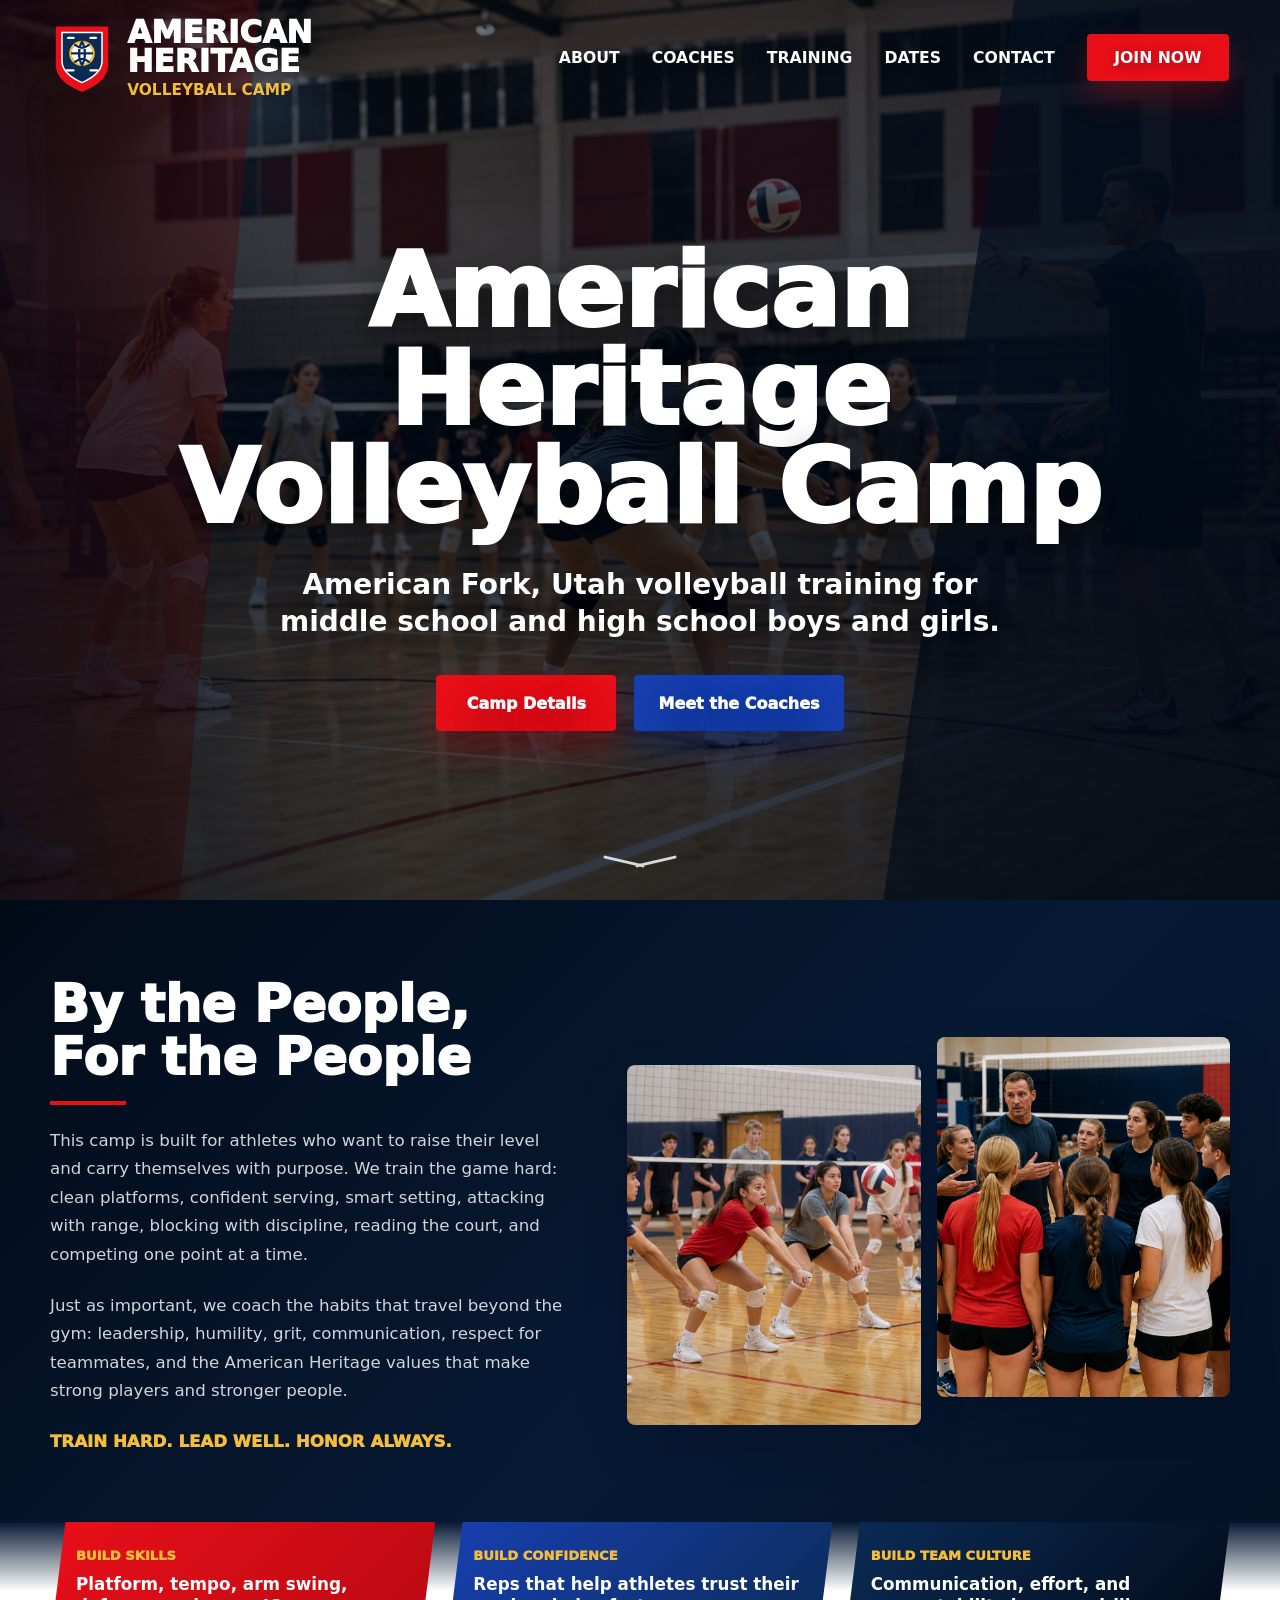
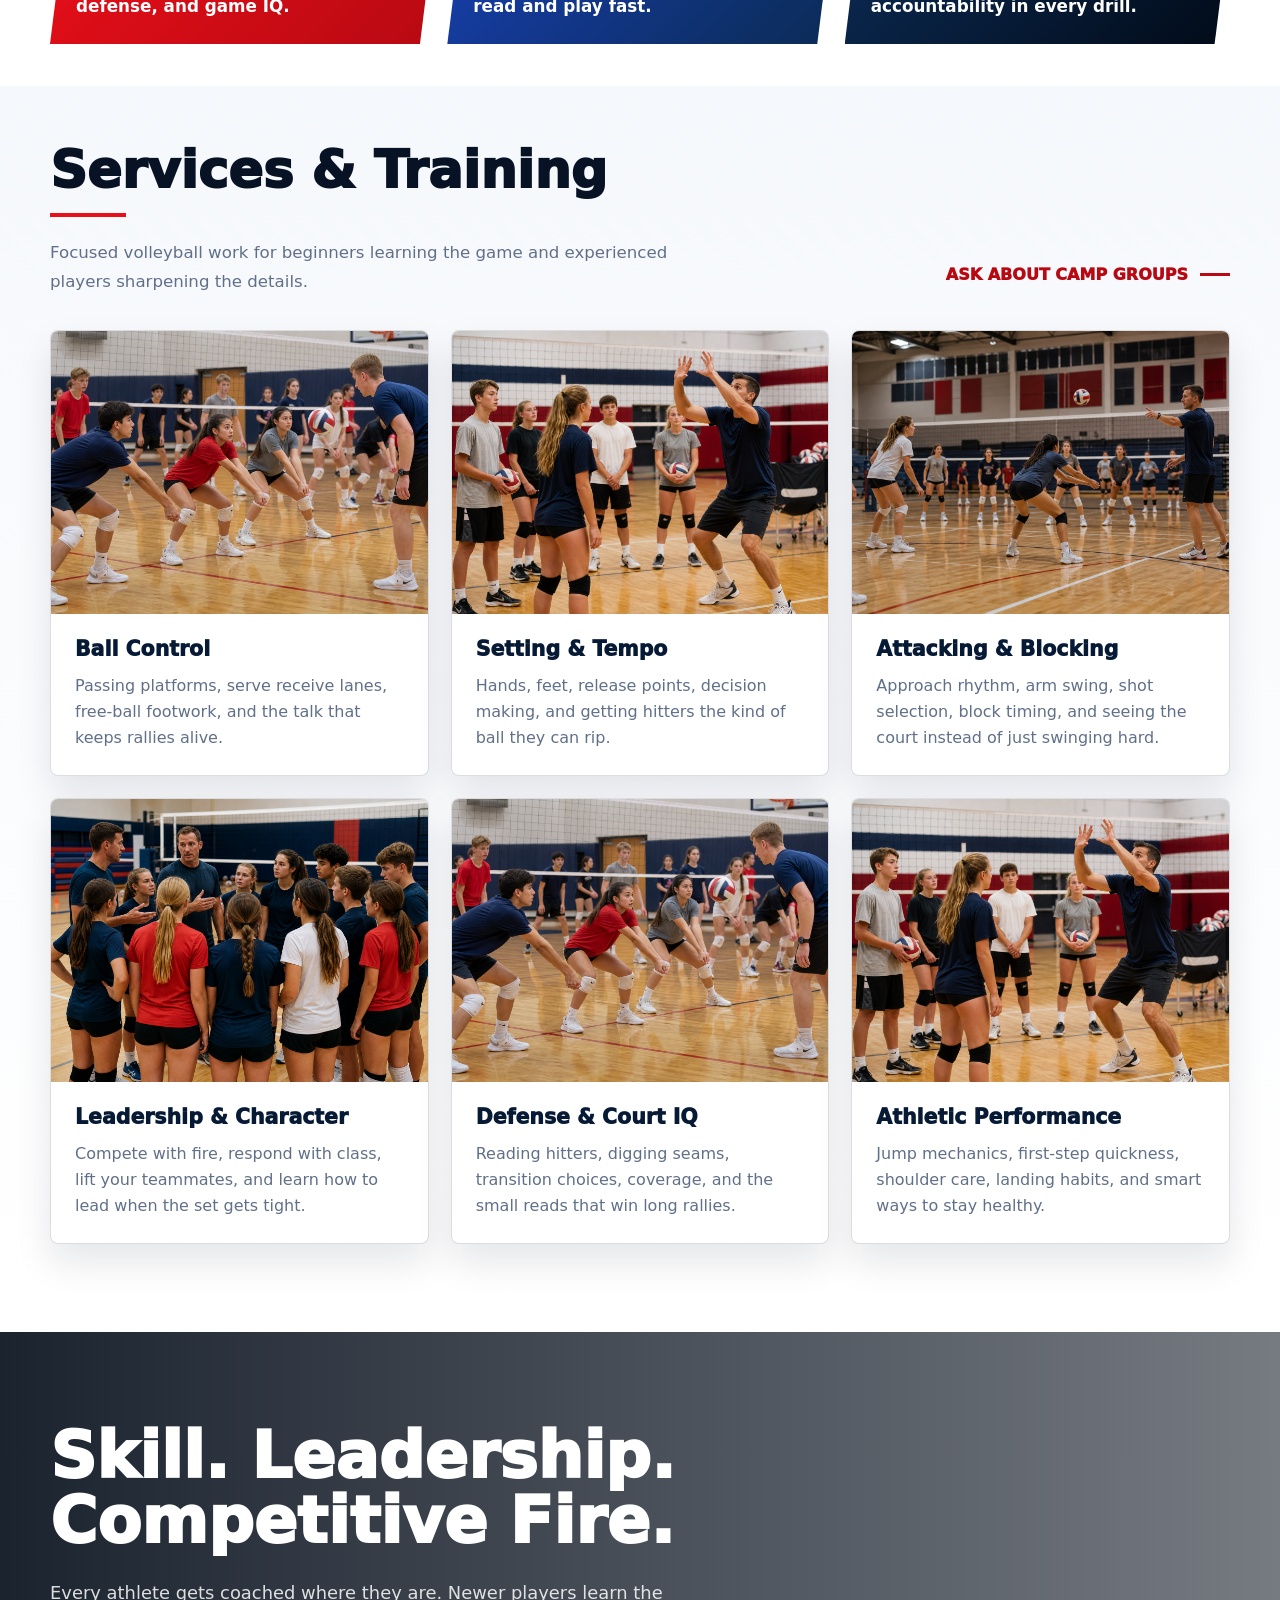
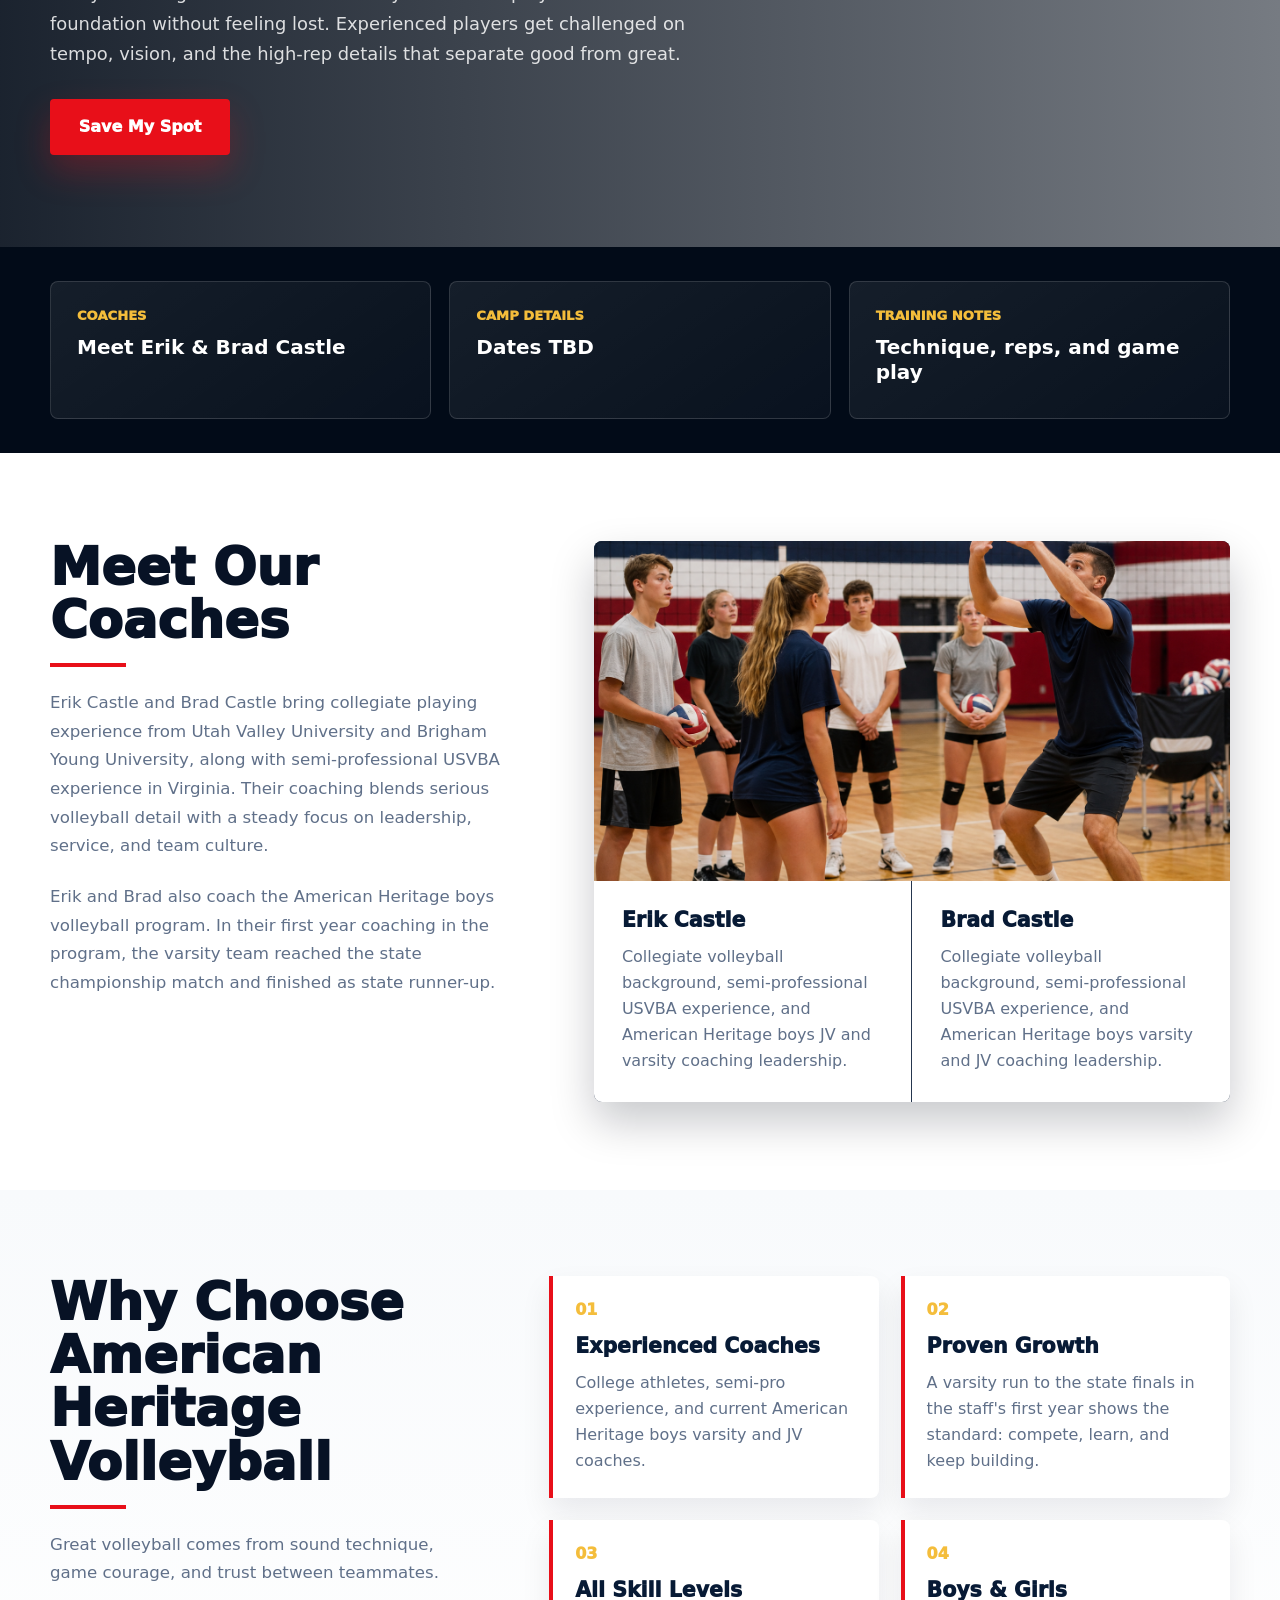
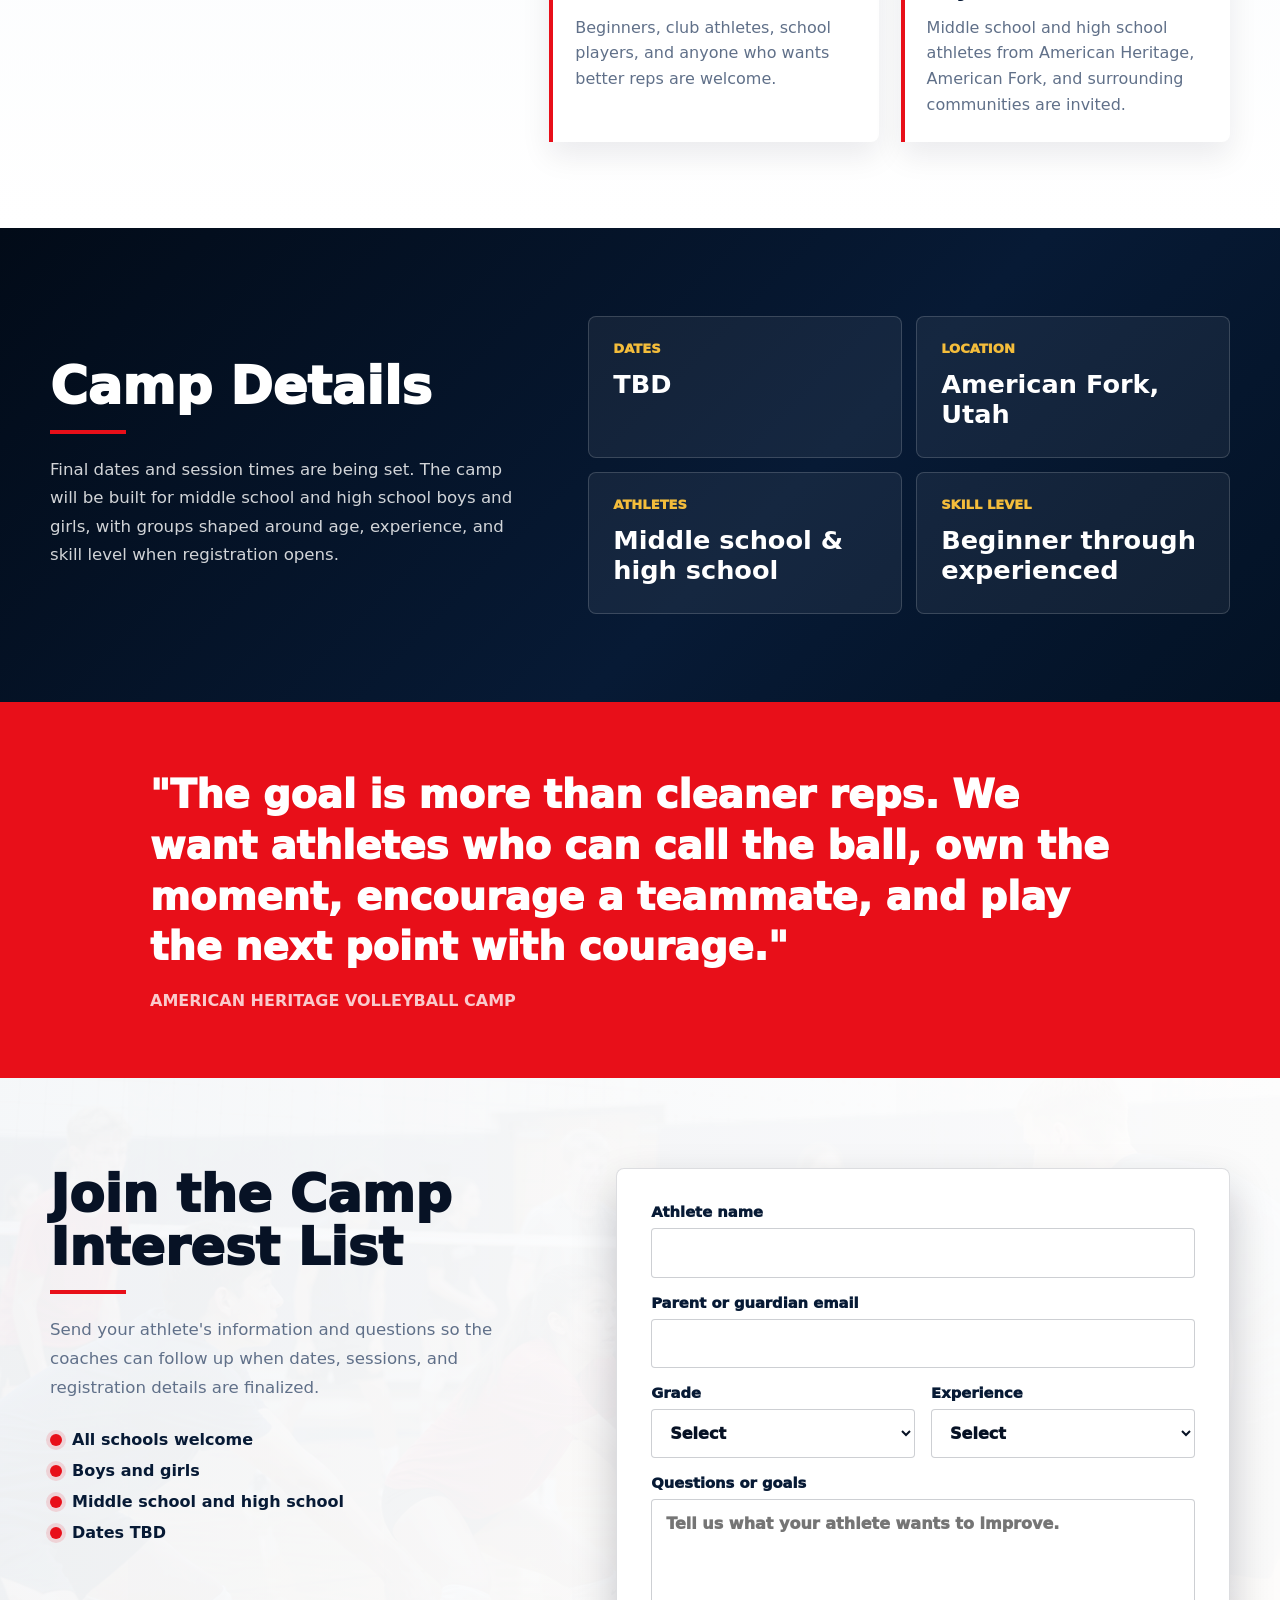
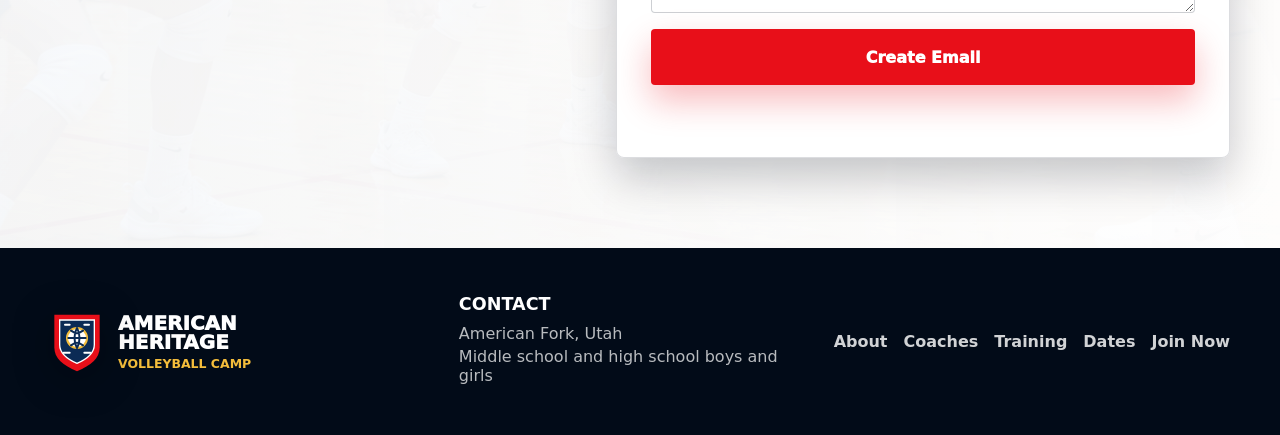
==== index.html @ 2a542ba0 "Create American Heritage Volleyball Camp site" ====
<!doctype html>
<html lang="en">
  <head>
    <meta charset="utf-8">
    <meta name="viewport" content="width=device-width, initial-scale=1">
    <title>American Heritage Volleyball Camp | American Fork, Utah</title>
    <meta
      name="description"
      content="American Heritage Volleyball Camp in American Fork, Utah for middle school and high school boys and girls of all skill levels."
    >
    <meta property="og:title" content="American Heritage Volleyball Camp">
    <meta
      property="og:description"
      content="Volleyball skills, leadership, and team-first training for middle school and high school athletes in American Fork, Utah."
    >
    <meta property="og:type" content="website">
    <meta property="og:image" content="assets/hero-volleyball-camp.png">
    <link rel="icon" href="assets/favicon.svg" type="image/svg+xml">
    <link rel="preload" href="assets/hero-volleyball-camp.png" as="image">
    <link rel="stylesheet" href="styles.css?v=20260604">
  </head>
  <body>
    <a class="skip-link" href="#main">Skip to content</a>

    <header class="site-header" data-header>
      <a class="brand" href="#home" aria-label="American Heritage Volleyball Camp home">
        <svg class="brand-mark" viewBox="0 0 80 96" aria-hidden="true">
          <path d="M6 7h68v49c0 17-13 27-34 36C19 83 6 73 6 56V7Z"></path>
          <path d="M14 15h52v37c0 13-10 21-26 28-16-7-26-15-26-28V15Z"></path>
          <circle cx="40" cy="42" r="15"></circle>
          <path d="M27 42h26M40 27c-5 8-5 22 0 30M40 27c5 8 5 22 0 30M31 31c7 5 11 5 18 0M31 53c7-5 11-5 18 0"></path>
          <path d="M22 22h7M51 22h7M20 64h9M51 64h9"></path>
        </svg>
        <span>
          <strong>American Heritage</strong>
          <small>Volleyball Camp</small>
        </span>
      </a>

      <button class="menu-toggle" type="button" aria-expanded="false" aria-controls="site-nav" data-menu-toggle>
        <span></span>
        <span></span>
        <span></span>
        <span class="sr-only">Menu</span>
      </button>

      <nav class="site-nav" id="site-nav" data-nav>
        <a href="#about">About</a>
        <a href="#coaches">Coaches</a>
        <a href="#training">Training</a>
        <a href="#dates">Dates</a>
        <a href="#contact">Contact</a>
        <a class="nav-cta" href="#contact">Join Now</a>
      </nav>
    </header>

    <main id="main">
      <section class="hero" id="home" aria-label="American Heritage Volleyball Camp">
        <div class="hero-bg" aria-hidden="true"></div>
        <div class="hero-shade" aria-hidden="true"></div>
        <div class="hero-content">
          <h1>American Heritage Volleyball Camp</h1>
          <p>American Fork, Utah volleyball training for middle school and high school boys and girls.</p>
          <div class="hero-actions" aria-label="Primary">
            <a class="button button-red" href="#dates">Camp Details</a>
            <a class="button button-blue" href="#coaches">Meet the Coaches</a>
          </div>
        </div>
        <a class="scroll-cue" href="#about" aria-label="Scroll to about section"></a>
      </section>

      <section class="intro band-dark" id="about">
        <div class="container intro-grid">
          <div class="section-copy">
            <h2>By the People, For the People</h2>
            <p>
              This camp is built for athletes who want to raise their level and carry themselves with purpose.
              We train the game hard: clean platforms, confident serving, smart setting, attacking with range,
              blocking with discipline, reading the court, and competing one point at a time.
            </p>
            <p>
              Just as important, we coach the habits that travel beyond the gym: leadership, humility, grit,
              communication, respect for teammates, and the American Heritage values that make strong players
              and stronger people.
            </p>
            <p class="callout-line">Train hard. Lead well. Honor always.</p>
          </div>
          <div class="image-rail" aria-label="Volleyball training photos">
            <img src="assets/passing-training.png" alt="Youth volleyball athletes practicing serve receive">
            <img src="assets/team-leadership.png" alt="Volleyball athletes gathered in a leadership huddle">
          </div>
        </div>
      </section>

      <section class="training-preview">
        <div class="container preview-grid">
          <article>
            <span>Build Skills</span>
            <strong>Platform, tempo, arm swing, defense, and game IQ.</strong>
          </article>
          <article>
            <span>Build Confidence</span>
            <strong>Reps that help athletes trust their read and play fast.</strong>
          </article>
          <article>
            <span>Build Team Culture</span>
            <strong>Communication, effort, and accountability in every drill.</strong>
          </article>
        </div>
      </section>

      <section class="services" id="training">
        <div class="container">
          <div class="section-heading split-heading">
            <div>
              <h2>Services &amp; Training</h2>
              <p>Focused volleyball work for beginners learning the game and experienced players sharpening the details.</p>
            </div>
            <a class="text-link" href="#contact">Ask about camp groups</a>
          </div>

          <div class="service-grid">
            <article class="service-card">
              <img src="assets/passing-training.png" alt="Passing drill in a volleyball gym">
              <div>
                <h3>Ball Control</h3>
                <p>Passing platforms, serve receive lanes, free-ball footwork, and the talk that keeps rallies alive.</p>
              </div>
            </article>
            <article class="service-card">
              <img src="assets/coach-setting.png" alt="Coach teaching volleyball setting technique">
              <div>
                <h3>Setting &amp; Tempo</h3>
                <p>Hands, feet, release points, decision making, and getting hitters the kind of ball they can rip.</p>
              </div>
            </article>
            <article class="service-card">
              <img src="assets/hero-volleyball-camp.png" alt="Volleyball players training around a net">
              <div>
                <h3>Attacking &amp; Blocking</h3>
                <p>Approach rhythm, arm swing, shot selection, block timing, and seeing the court instead of just swinging hard.</p>
              </div>
            </article>
            <article class="service-card">
              <img src="assets/team-leadership.png" alt="Volleyball team huddle">
              <div>
                <h3>Leadership &amp; Character</h3>
                <p>Compete with fire, respond with class, lift your teammates, and learn how to lead when the set gets tight.</p>
              </div>
            </article>
            <article class="service-card">
              <img src="assets/passing-training.png" alt="Athletes working on defensive posture">
              <div>
                <h3>Defense &amp; Court IQ</h3>
                <p>Reading hitters, digging seams, transition choices, coverage, and the small reads that win long rallies.</p>
              </div>
            </article>
            <article class="service-card">
              <img src="assets/coach-setting.png" alt="Volleyball coach leading a drill">
              <div>
                <h3>Athletic Performance</h3>
                <p>Jump mechanics, first-step quickness, shoulder care, landing habits, and smart ways to stay healthy.</p>
              </div>
            </article>
          </div>
        </div>
      </section>

      <section class="motto band-image" aria-label="Camp focus">
        <div class="container">
          <h2>Skill. Leadership. Competitive Fire.</h2>
          <p>
            Every athlete gets coached where they are. Newer players learn the foundation without feeling lost.
            Experienced players get challenged on tempo, vision, and the high-rep details that separate good from great.
          </p>
          <a class="button button-red" href="#contact">Save My Spot</a>
        </div>
      </section>

      <section class="quick-links" aria-label="Camp links">
        <div class="container quick-grid">
          <a class="quick-card" href="#coaches">
            <span>Coaches</span>
            <strong>Meet Erik &amp; Brad Castle</strong>
          </a>
          <a class="quick-card" href="#dates">
            <span>Camp Details</span>
            <strong>Dates TBD</strong>
          </a>
          <a class="quick-card" href="#training">
            <span>Training Notes</span>
            <strong>Technique, reps, and game play</strong>
          </a>
        </div>
      </section>

      <section class="coaches" id="coaches">
        <div class="container coach-grid">
          <div class="coach-copy">
            <h2>Meet Our Coaches</h2>
            <p>
              Erik Castle and Brad Castle bring collegiate playing experience from Utah Valley University and Brigham
              Young University, along with semi-professional USVBA experience in Virginia. Their coaching blends
              serious volleyball detail with a steady focus on leadership, service, and team culture.
            </p>
            <p>
              Erik and Brad also coach the American Heritage boys volleyball program. In their first year coaching in
              the program, the varsity team reached the state championship match and finished as state runner-up.
            </p>
          </div>
          <div class="coach-panel">
            <img src="assets/coach-setting.png" alt="Volleyball coach instructing athletes in the gym">
            <div class="coach-list">
              <article>
                <h3>Erik Castle</h3>
                <p>Collegiate volleyball background, semi-professional USVBA experience, and American Heritage boys JV and varsity coaching leadership.</p>
              </article>
              <article>
                <h3>Brad Castle</h3>
                <p>Collegiate volleyball background, semi-professional USVBA experience, and American Heritage boys varsity and JV coaching leadership.</p>
              </article>
            </div>
          </div>
        </div>
      </section>

      <section class="why" aria-label="Why choose American Heritage Volleyball Camp">
        <div class="container why-grid">
          <div class="section-heading">
            <h2>Why Choose American Heritage Volleyball</h2>
            <p>Great volleyball comes from sound technique, game courage, and trust between teammates.</p>
          </div>
          <div class="why-list">
            <article>
              <span>01</span>
              <h3>Experienced Coaches</h3>
              <p>College athletes, semi-pro experience, and current American Heritage boys varsity and JV coaches.</p>
            </article>
            <article>
              <span>02</span>
              <h3>Proven Growth</h3>
              <p>A varsity run to the state finals in the staff's first year shows the standard: compete, learn, and keep building.</p>
            </article>
            <article>
              <span>03</span>
              <h3>All Skill Levels</h3>
              <p>Beginners, club athletes, school players, and anyone who wants better reps are welcome.</p>
            </article>
            <article>
              <span>04</span>
              <h3>Boys &amp; Girls</h3>
              <p>Middle school and high school athletes from American Heritage, American Fork, and surrounding communities are invited.</p>
            </article>
          </div>
        </div>
      </section>

      <section class="dates band-dark" id="dates">
        <div class="container dates-grid">
          <div>
            <h2>Camp Details</h2>
            <p>
              Final dates and session times are being set. The camp will be built for middle school and high school
              boys and girls, with groups shaped around age, experience, and skill level when registration opens.
            </p>
          </div>
          <div class="detail-board">
            <article>
              <span>Dates</span>
              <strong>TBD</strong>
            </article>
            <article>
              <span>Location</span>
              <strong>American Fork, Utah</strong>
            </article>
            <article>
              <span>Athletes</span>
              <strong>Middle school &amp; high school</strong>
            </article>
            <article>
              <span>Skill Level</span>
              <strong>Beginner through experienced</strong>
            </article>
          </div>
        </div>
      </section>

      <section class="testimonial">
        <div class="container quote-wrap">
          <blockquote>
            "The goal is more than cleaner reps. We want athletes who can call the ball, own the moment, encourage a teammate, and play the next point with courage."
          </blockquote>
          <p>American Heritage Volleyball Camp</p>
        </div>
      </section>

      <section class="contact" id="contact">
        <div class="container contact-grid">
          <div class="contact-copy">
            <h2>Join the Camp Interest List</h2>
            <p>
              Send your athlete's information and questions so the coaches can follow up when dates, sessions,
              and registration details are finalized.
            </p>
            <div class="contact-points" aria-label="Camp eligibility">
              <span>All schools welcome</span>
              <span>Boys and girls</span>
              <span>Middle school and high school</span>
              <span>Dates TBD</span>
            </div>
          </div>

          <form class="interest-form" data-interest-form>
            <label>
              Athlete name
              <input name="athlete" autocomplete="name" required>
            </label>
            <label>
              Parent or guardian email
              <input name="email" type="email" autocomplete="email" required>
            </label>
            <div class="form-row">
              <label>
                Grade
                <select name="grade" required>
                  <option value="">Select</option>
                  <option>6th</option>
                  <option>7th</option>
                  <option>8th</option>
                  <option>9th</option>
                  <option>10th</option>
                  <option>11th</option>
                  <option>12th</option>
                </select>
              </label>
              <label>
                Experience
                <select name="experience" required>
                  <option value="">Select</option>
                  <option>Beginner</option>
                  <option>Some school or rec play</option>
                  <option>Club or competitive</option>
                  <option>Experienced varsity level</option>
                </select>
              </label>
            </div>
            <label>
              Questions or goals
              <textarea name="message" rows="4" placeholder="Tell us what your athlete wants to improve."></textarea>
            </label>
            <button class="button button-red form-submit" type="submit">Create Email</button>
            <p class="form-status" role="status" aria-live="polite" data-form-status></p>
          </form>
        </div>
      </section>
    </main>

    <footer class="site-footer">
      <div class="container footer-grid">
        <a class="brand footer-brand" href="#home" aria-label="American Heritage Volleyball Camp home">
          <svg class="brand-mark" viewBox="0 0 80 96" aria-hidden="true">
            <path d="M6 7h68v49c0 17-13 27-34 36C19 83 6 73 6 56V7Z"></path>
            <path d="M14 15h52v37c0 13-10 21-26 28-16-7-26-15-26-28V15Z"></path>
            <circle cx="40" cy="42" r="15"></circle>
            <path d="M27 42h26M40 27c-5 8-5 22 0 30M40 27c5 8 5 22 0 30M31 31c7 5 11 5 18 0M31 53c7-5 11-5 18 0"></path>
            <path d="M22 22h7M51 22h7M20 64h9M51 64h9"></path>
          </svg>
          <span>
            <strong>American Heritage</strong>
            <small>Volleyball Camp</small>
          </span>
        </a>
        <div>
          <h2>Contact</h2>
          <p>American Fork, Utah</p>
          <p>Middle school and high school boys and girls</p>
        </div>
        <div class="footer-links">
          <a href="#about">About</a>
          <a href="#coaches">Coaches</a>
          <a href="#training">Training</a>
          <a href="#dates">Dates</a>
          <a href="#contact">Join Now</a>
        </div>
      </div>
    </footer>

    <script src="script.js?v=20260604"></script>
  </body>
</html>
---- styles.css ----
:root {
  --navy: #071a35;
  --navy-deep: #020b18;
  --navy-soft: #0b2b55;
  --red: #e80f19;
  --red-dark: #b80912;
  --blue: #173fb0;
  --blue-light: #2456d8;
  --gold: #f4bd3b;
  --white: #ffffff;
  --paper: #f8fafc;
  --ink: #071225;
  --muted: #607089;
  --line: rgba(7, 18, 37, 0.14);
  --shadow: 0 20px 44px rgba(2, 11, 24, 0.22);
  --radius: 8px;
  --container: 1180px;
  font-family: Inter, ui-sans-serif, system-ui, -apple-system, BlinkMacSystemFont, "Segoe UI", sans-serif;
  color: var(--ink);
  background: var(--white);
}

* {
  box-sizing: border-box;
}

html {
  scroll-behavior: smooth;
  scroll-padding-top: 112px;
}

body {
  margin: 0;
  min-width: 320px;
  overflow-x: hidden;
  background: var(--white);
  color: var(--ink);
}

body.menu-open {
  overflow: hidden;
}

img {
  display: block;
  max-width: 100%;
}

a {
  color: inherit;
  text-decoration: none;
}

button,
input,
select,
textarea {
  font: inherit;
}

.skip-link {
  position: fixed;
  left: 16px;
  top: 12px;
  z-index: 100;
  transform: translateY(-160%);
  border-radius: 4px;
  background: var(--white);
  color: var(--ink);
  padding: 10px 12px;
  font-size: 0.9rem;
  font-weight: 800;
}

.skip-link:focus {
  transform: translateY(0);
}

.sr-only {
  position: absolute;
  width: 1px;
  height: 1px;
  padding: 0;
  margin: -1px;
  overflow: hidden;
  clip: rect(0, 0, 0, 0);
  white-space: nowrap;
  border: 0;
}

.container {
  width: min(100% - 40px, var(--container));
  margin-inline: auto;
}

.site-header {
  position: fixed;
  inset: 0 0 auto;
  z-index: 20;
  display: flex;
  align-items: center;
  justify-content: space-between;
  gap: 24px;
  min-height: 92px;
  padding: 18px clamp(20px, 4vw, 54px);
  color: var(--white);
  transition: background 180ms ease, box-shadow 180ms ease, min-height 180ms ease;
}

.site-header.is-scrolled,
.site-header.menu-active {
  min-height: 78px;
  background: rgba(2, 11, 24, 0.94);
  box-shadow: 0 10px 32px rgba(0, 0, 0, 0.24);
  backdrop-filter: blur(12px);
}

.brand {
  display: inline-flex;
  align-items: center;
  gap: 14px;
  min-width: 0;
}

.brand-mark {
  width: 62px;
  height: 74px;
  flex: 0 0 auto;
  filter: drop-shadow(0 8px 20px rgba(0, 0, 0, 0.32));
}

.brand-mark path:first-child {
  fill: var(--red);
}

.brand-mark path:nth-child(2) {
  fill: var(--navy-soft);
  stroke: var(--white);
  stroke-width: 2;
}

.brand-mark circle {
  fill: var(--white);
  stroke: var(--gold);
  stroke-width: 3;
}

.brand-mark path:nth-child(n+4) {
  fill: none;
  stroke: var(--navy-soft);
  stroke-width: 3;
  stroke-linecap: round;
  stroke-linejoin: round;
}

.brand-mark path:last-child {
  stroke: var(--white);
  stroke-width: 3;
}

.brand strong,
.brand small {
  display: block;
  text-transform: uppercase;
  line-height: 0.94;
  letter-spacing: 0;
}

.brand strong {
  max-width: 190px;
  font-size: clamp(1.25rem, 2.6vw, 1.95rem);
  font-weight: 1000;
}

.brand small {
  margin-top: 6px;
  color: var(--gold);
  font-size: clamp(0.82rem, 1.2vw, 1rem);
  font-weight: 900;
}

.site-nav {
  display: flex;
  align-items: center;
  justify-content: flex-end;
  gap: clamp(18px, 2.5vw, 38px);
  font-size: 0.98rem;
  font-weight: 900;
  text-transform: uppercase;
}

.site-nav a {
  position: relative;
  display: inline-flex;
  align-items: center;
  min-height: 44px;
  text-shadow: 0 2px 12px rgba(0, 0, 0, 0.36);
}

.site-nav a:not(.nav-cta)::after {
  content: "";
  position: absolute;
  left: 0;
  right: 0;
  bottom: 3px;
  height: 3px;
  transform: scaleX(0);
  transform-origin: left;
  background: var(--red);
  transition: transform 160ms ease;
}

.site-nav a:hover::after,
.site-nav a:focus-visible::after {
  transform: scaleX(1);
}

.nav-cta {
  min-width: 142px;
  justify-content: center;
  border-radius: 4px;
  background: var(--red);
  padding: 14px 22px;
  box-shadow: 0 16px 30px rgba(232, 15, 25, 0.28);
}

.nav-cta:hover,
.nav-cta:focus-visible {
  background: #ff1723;
}

.menu-toggle {
  display: none;
  width: 46px;
  height: 46px;
  border: 1px solid rgba(255, 255, 255, 0.34);
  border-radius: 4px;
  background: rgba(2, 11, 24, 0.36);
  color: var(--white);
  cursor: pointer;
}

.menu-toggle span:not(.sr-only) {
  display: block;
  width: 22px;
  height: 2px;
  margin: 5px auto;
  background: currentColor;
}

.hero {
  position: relative;
  min-height: 100svh;
  display: grid;
  place-items: center;
  isolation: isolate;
  overflow: hidden;
  color: var(--white);
}

.hero-bg,
.hero-shade {
  position: absolute;
  inset: 0;
  z-index: -2;
}

.hero-bg {
  background-image: url("assets/hero-volleyball-camp.png");
  background-size: cover;
  background-position: center;
  transform: scale(1.02);
}

.hero-shade {
  z-index: -1;
  background:
    linear-gradient(90deg, rgba(2, 11, 24, 0.74), rgba(2, 11, 24, 0.34) 32%, rgba(2, 11, 24, 0.66)),
    linear-gradient(180deg, rgba(2, 11, 24, 0.26), rgba(2, 11, 24, 0.62));
}

.hero-shade::before,
.hero-shade::after {
  content: "";
  position: absolute;
  inset: 0 auto 0 0;
  width: 26%;
  background: rgba(232, 15, 25, 0.42);
  clip-path: polygon(0 0, 78% 0, 54% 100%, 0 100%);
  mix-blend-mode: multiply;
}

.hero-shade::after {
  inset: 0 0 0 auto;
  width: 31%;
  background: rgba(11, 43, 85, 0.7);
  clip-path: polygon(33% 0, 100% 0, 100% 100%, 0 100%);
}

.hero-content {
  width: min(100% - 36px, 960px);
  margin-top: 74px;
  text-align: center;
  text-shadow: 0 12px 36px rgba(0, 0, 0, 0.58);
}

.hero h1 {
  margin: 0;
  font-size: clamp(3rem, 8vw, 6.8rem);
  line-height: 0.96;
  font-weight: 1000;
}

.hero p {
  max-width: 780px;
  margin: 28px auto 0;
  font-size: clamp(1.18rem, 2.2vw, 1.75rem);
  line-height: 1.35;
  font-weight: 850;
}

.hero-actions {
  display: flex;
  justify-content: center;
  flex-wrap: wrap;
  gap: 18px;
  margin-top: 34px;
}

.button {
  display: inline-flex;
  align-items: center;
  justify-content: center;
  min-height: 56px;
  min-width: 180px;
  border: 0;
  border-radius: 4px;
  padding: 16px 24px;
  color: var(--white);
  font-size: 1rem;
  font-weight: 950;
  text-align: center;
  cursor: pointer;
  transition: transform 160ms ease, box-shadow 160ms ease, background 160ms ease;
}

.button:hover,
.button:focus-visible {
  transform: translateY(-2px);
}

.button-red {
  background: var(--red);
  box-shadow: 0 16px 34px rgba(232, 15, 25, 0.28);
}

.button-red:hover,
.button-red:focus-visible {
  background: #ff1723;
}

.button-blue {
  background: var(--blue);
  box-shadow: 0 16px 34px rgba(23, 63, 176, 0.3);
}

.button-blue:hover,
.button-blue:focus-visible {
  background: var(--blue-light);
}

.scroll-cue {
  position: absolute;
  bottom: 26px;
  left: 50%;
  width: 74px;
  height: 22px;
  transform: translateX(-50%);
  opacity: 0.82;
}

.scroll-cue::before,
.scroll-cue::after {
  content: "";
  position: absolute;
  top: 8px;
  width: 42px;
  height: 3px;
  border-radius: 999px;
  background: var(--white);
}

.scroll-cue::before {
  left: 0;
  transform: rotate(13deg);
}

.scroll-cue::after {
  right: 0;
  transform: rotate(-13deg);
}

section {
  position: relative;
}

#about,
#coaches,
#training,
#dates,
#contact {
  scroll-margin-top: 96px;
}

.band-dark {
  background: linear-gradient(135deg, var(--navy-deep), var(--navy) 60%, #031225);
  color: var(--white);
}

.intro {
  padding: 78px 0 66px;
}

.intro-grid {
  display: grid;
  grid-template-columns: minmax(0, 0.92fr) minmax(340px, 1.08fr);
  gap: clamp(30px, 5vw, 72px);
  align-items: center;
}

.section-copy h2,
.section-heading h2,
.coaches h2,
.dates h2,
.contact h2 {
  margin: 0;
  font-size: clamp(2rem, 4vw, 3.35rem);
  line-height: 1.04;
  font-weight: 1000;
}

.section-copy h2::after,
.section-heading h2::after,
.coaches h2::after,
.dates h2::after,
.contact h2::after {
  content: "";
  display: block;
  width: 76px;
  height: 4px;
  margin-top: 16px;
  background: var(--red);
}

.section-copy p,
.section-heading p,
.coach-copy p,
.dates p,
.contact-copy p {
  margin: 22px 0 0;
  color: rgba(255, 255, 255, 0.82);
  font-size: 1.04rem;
  line-height: 1.72;
}

.callout-line {
  color: var(--gold) !important;
  font-weight: 1000;
  text-transform: uppercase;
}

.image-rail {
  display: grid;
  grid-template-columns: 1fr 1fr;
  gap: 16px;
}

.image-rail img {
  width: 100%;
  height: 360px;
  object-fit: cover;
  border-radius: var(--radius);
  box-shadow: var(--shadow);
}

.image-rail img:first-child {
  transform: translateY(28px);
}

.training-preview {
  margin-top: -1px;
  padding: 0 0 42px;
  background: linear-gradient(180deg, var(--navy), var(--white) 42%);
}

.preview-grid {
  display: grid;
  grid-template-columns: repeat(3, 1fr);
  gap: 12px;
}

.preview-grid article {
  min-height: 120px;
  padding: 26px;
  color: var(--white);
  background: linear-gradient(135deg, var(--red), var(--red-dark));
  clip-path: polygon(4% 0, 100% 0, 96% 100%, 0 100%);
  box-shadow: 0 16px 34px rgba(7, 18, 37, 0.18);
}

.preview-grid article:nth-child(2) {
  background: linear-gradient(135deg, var(--blue), var(--navy-soft));
}

.preview-grid article:nth-child(3) {
  background: linear-gradient(135deg, var(--navy-soft), var(--navy-deep));
}

.preview-grid span,
.quick-card span,
.detail-board span {
  display: block;
  color: var(--gold);
  font-size: 0.82rem;
  font-weight: 1000;
  text-transform: uppercase;
}

.preview-grid strong {
  display: block;
  margin-top: 10px;
  font-size: 1.05rem;
  line-height: 1.35;
}

.services {
  padding: 58px 0 88px;
  background:
    linear-gradient(180deg, rgba(245, 248, 252, 0.96), rgba(255, 255, 255, 1)),
    repeating-linear-gradient(45deg, rgba(7, 18, 37, 0.025) 0 12px, rgba(232, 15, 25, 0.03) 12px 24px);
}

.split-heading {
  display: flex;
  align-items: end;
  justify-content: space-between;
  gap: 28px;
  margin-bottom: 34px;
}

.section-heading p {
  max-width: 680px;
  color: var(--muted);
}

.text-link {
  display: inline-flex;
  align-items: center;
  min-height: 44px;
  color: var(--red-dark);
  font-weight: 950;
  text-transform: uppercase;
}

.text-link::after {
  content: "";
  width: 30px;
  height: 3px;
  margin-left: 12px;
  background: currentColor;
}

.service-grid {
  display: grid;
  grid-template-columns: repeat(3, minmax(0, 1fr));
  gap: 22px;
}

.service-card {
  overflow: hidden;
  border: 1px solid var(--line);
  border-radius: var(--radius);
  background: var(--white);
  box-shadow: 0 18px 36px rgba(7, 18, 37, 0.1);
}

.service-card img {
  width: 100%;
  aspect-ratio: 4 / 3;
  object-fit: cover;
}

.service-card div {
  padding: 24px;
}

.service-card h3,
.why-list h3,
.coach-list h3 {
  margin: 0;
  color: var(--navy);
  font-size: 1.28rem;
  line-height: 1.15;
  font-weight: 1000;
}

.service-card p,
.why-list p,
.coach-list p {
  margin: 12px 0 0;
  color: var(--muted);
  line-height: 1.62;
}

.band-image {
  padding: 92px 0;
  color: var(--white);
  background:
    linear-gradient(90deg, rgba(2, 11, 24, 0.9), rgba(2, 11, 24, 0.54)),
    url("assets/team-leadership.png") center / cover fixed;
}

.band-image .container {
  max-width: 840px;
  margin-left: max(20px, calc((100% - var(--container)) / 2));
}

.band-image h2 {
  max-width: 780px;
  margin: 0;
  font-size: clamp(2.35rem, 5vw, 4.6rem);
  line-height: 1.02;
  font-weight: 1000;
}

.band-image p {
  max-width: 680px;
  margin: 24px 0 30px;
  color: rgba(255, 255, 255, 0.84);
  font-size: 1.12rem;
  line-height: 1.68;
}

.quick-links {
  padding: 34px 0;
  background: var(--navy-deep);
}

.quick-grid {
  display: grid;
  grid-template-columns: repeat(3, 1fr);
  gap: 18px;
}

.quick-card {
  min-height: 138px;
  border: 1px solid rgba(255, 255, 255, 0.14);
  border-radius: var(--radius);
  padding: 26px;
  color: var(--white);
  background: linear-gradient(145deg, rgba(255, 255, 255, 0.08), rgba(255, 255, 255, 0.03));
  transition: transform 160ms ease, border-color 160ms ease;
}

.quick-card:hover,
.quick-card:focus-visible {
  transform: translateY(-3px);
  border-color: rgba(244, 189, 59, 0.54);
}

.quick-card strong {
  display: block;
  margin-top: 12px;
  font-size: 1.25rem;
  line-height: 1.28;
}

.coaches {
  padding: 88px 0;
  background: var(--white);
}

.coach-grid {
  display: grid;
  grid-template-columns: 0.86fr 1.14fr;
  gap: clamp(30px, 5vw, 68px);
  align-items: start;
}

.coach-copy p {
  color: var(--muted);
}

.coach-panel {
  overflow: hidden;
  border-radius: var(--radius);
  background: var(--navy);
  box-shadow: var(--shadow);
}

.coach-panel img {
  width: 100%;
  height: 340px;
  object-fit: cover;
}

.coach-list {
  display: grid;
  grid-template-columns: 1fr 1fr;
  gap: 1px;
  background: rgba(255, 255, 255, 0.12);
}

.coach-list article {
  min-height: 205px;
  padding: 28px;
  background: var(--white);
}

.why {
  padding: 86px 0;
  background:
    linear-gradient(180deg, #f8fafc, #ffffff),
    repeating-linear-gradient(90deg, rgba(7, 18, 37, 0.03) 0 1px, transparent 1px 80px);
}

.why-grid {
  display: grid;
  grid-template-columns: 0.78fr 1.22fr;
  gap: clamp(30px, 5vw, 72px);
}

.why-list {
  display: grid;
  grid-template-columns: 1fr 1fr;
  gap: 22px;
}

.why-list article {
  border-left: 4px solid var(--red);
  border-radius: 0 var(--radius) var(--radius) 0;
  padding: 24px 24px 24px 22px;
  background: var(--white);
  box-shadow: 0 14px 30px rgba(7, 18, 37, 0.08);
}

.why-list span {
  display: block;
  margin-bottom: 16px;
  color: var(--gold);
  font-size: 1rem;
  font-weight: 1000;
}

.dates {
  padding: 88px 0;
}

.dates-grid {
  display: grid;
  grid-template-columns: 0.85fr 1.15fr;
  gap: clamp(30px, 5vw, 72px);
  align-items: center;
}

.detail-board {
  display: grid;
  grid-template-columns: repeat(2, 1fr);
  gap: 14px;
}

.detail-board article {
  min-height: 142px;
  border: 1px solid rgba(255, 255, 255, 0.16);
  border-radius: var(--radius);
  padding: 24px;
  background: rgba(255, 255, 255, 0.06);
}

.detail-board strong {
  display: block;
  margin-top: 14px;
  font-size: clamp(1.35rem, 2vw, 1.85rem);
  line-height: 1.15;
}

.testimonial {
  padding: 68px 0;
  background: var(--red);
  color: var(--white);
}

.quote-wrap {
  max-width: 980px;
}

blockquote {
  margin: 0;
  font-size: clamp(1.5rem, 3vw, 2.5rem);
  line-height: 1.32;
  font-weight: 950;
}

.quote-wrap p {
  margin: 18px 0 0;
  color: rgba(255, 255, 255, 0.78);
  font-weight: 900;
  text-transform: uppercase;
}

.contact {
  padding: 90px 0;
  background:
    linear-gradient(90deg, rgba(248, 250, 252, 0.96), rgba(255, 255, 255, 0.98)),
    url("assets/passing-training.png") center / cover;
}

.contact-grid {
  display: grid;
  grid-template-columns: 0.9fr 1.1fr;
  gap: clamp(30px, 5vw, 72px);
  align-items: start;
}

.contact-copy p {
  color: var(--muted);
}

.contact-points {
  display: grid;
  gap: 12px;
  margin-top: 28px;
}

.contact-points span {
  display: flex;
  align-items: center;
  gap: 10px;
  color: var(--navy);
  font-weight: 900;
}

.contact-points span::before {
  content: "";
  width: 12px;
  height: 12px;
  border-radius: 50%;
  background: var(--red);
  box-shadow: 0 0 0 4px rgba(232, 15, 25, 0.13);
}

.interest-form {
  border: 1px solid var(--line);
  border-radius: var(--radius);
  padding: clamp(22px, 4vw, 34px);
  background: rgba(255, 255, 255, 0.96);
  box-shadow: var(--shadow);
}

.interest-form label {
  display: grid;
  gap: 8px;
  margin-bottom: 16px;
  color: var(--navy);
  font-size: 0.92rem;
  font-weight: 950;
}

.form-row {
  display: grid;
  grid-template-columns: 1fr 1fr;
  gap: 16px;
}

.interest-form input,
.interest-form select,
.interest-form textarea {
  width: 100%;
  border: 1px solid rgba(7, 18, 37, 0.2);
  border-radius: 4px;
  background: var(--white);
  color: var(--ink);
  padding: 13px 14px;
  font-size: 1rem;
  line-height: 1.35;
  outline: none;
}

.interest-form textarea {
  resize: vertical;
}

.interest-form input:focus,
.interest-form select:focus,
.interest-form textarea:focus {
  border-color: var(--blue);
  box-shadow: 0 0 0 4px rgba(23, 63, 176, 0.13);
}

.form-submit {
  width: 100%;
}

.form-status {
  min-height: 24px;
  margin: 14px 0 0;
  color: var(--navy-soft);
  font-size: 0.92rem;
  font-weight: 850;
  line-height: 1.45;
}

.site-footer {
  padding: 46px 0;
  background: var(--navy-deep);
  color: var(--white);
}

.footer-grid {
  display: grid;
  grid-template-columns: 1.1fr 1fr auto;
  gap: 34px;
  align-items: center;
}

.footer-brand .brand-mark {
  width: 54px;
  height: 64px;
}

.footer-brand strong {
  max-width: 170px;
  font-size: 1.25rem;
}

.footer-brand small {
  font-size: 0.78rem;
}

.site-footer h2 {
  margin: 0 0 10px;
  font-size: 1.1rem;
  text-transform: uppercase;
}

.site-footer p {
  margin: 4px 0;
  color: rgba(255, 255, 255, 0.72);
}

.footer-links {
  display: flex;
  gap: 16px;
  flex-wrap: wrap;
  justify-content: flex-end;
  color: rgba(255, 255, 255, 0.82);
  font-weight: 850;
}

.footer-links a:hover,
.footer-links a:focus-visible {
  color: var(--gold);
}

@media (max-width: 980px) {
  .site-header {
    min-height: 78px;
  }

  .brand-mark {
    width: 50px;
    height: 60px;
  }

  .menu-toggle {
    display: block;
  }

  .site-nav {
    position: fixed;
    inset: 78px 16px auto;
    display: grid;
    gap: 0;
    max-height: calc(100svh - 96px);
    overflow: auto;
    border: 1px solid rgba(255, 255, 255, 0.14);
    border-radius: var(--radius);
    padding: 10px;
    background: rgba(2, 11, 24, 0.98);
    box-shadow: var(--shadow);
    opacity: 0;
    pointer-events: none;
    transform: translateY(-10px);
    transition: opacity 160ms ease, transform 160ms ease;
  }

  .site-nav.is-open {
    opacity: 1;
    pointer-events: auto;
    transform: translateY(0);
  }

  .site-nav a {
    min-height: 52px;
    padding: 0 12px;
  }

  .nav-cta {
    margin-top: 8px;
  }

  .intro-grid,
  .coach-grid,
  .why-grid,
  .dates-grid,
  .contact-grid {
    grid-template-columns: 1fr;
  }

  .service-grid,
  .preview-grid,
  .quick-grid {
    grid-template-columns: repeat(2, minmax(0, 1fr));
  }

  .footer-grid {
    grid-template-columns: 1fr;
    align-items: start;
  }

  .footer-links {
    justify-content: flex-start;
  }
}

@media (max-width: 720px) {
  .container {
    width: min(100% - 28px, var(--container));
  }

  .site-header {
    padding-inline: 14px;
  }

  .brand {
    gap: 10px;
  }

  .brand strong {
    max-width: 150px;
    font-size: 1.18rem;
  }

  .brand small {
    font-size: 0.75rem;
  }

  .hero {
    min-height: 92svh;
  }

  .hero-content {
    margin-top: 64px;
  }

  .hero h1 {
    font-size: clamp(2.65rem, 15vw, 4.2rem);
  }

  .hero p {
    font-size: 1.05rem;
  }

  .button {
    width: 100%;
  }

  .hero-actions {
    width: min(100%, 340px);
    margin-inline: auto;
  }

  .intro,
  .coaches,
  .why,
  .dates,
  .contact {
    padding-block: 60px;
  }

  .image-rail,
  .service-grid,
  .preview-grid,
  .quick-grid,
  .why-list,
  .detail-board,
  .coach-list,
  .form-row {
    grid-template-columns: 1fr;
  }

  .image-rail img,
  .coach-panel img {
    height: 270px;
  }

  .image-rail img:first-child {
    transform: none;
  }

  .split-heading {
    display: block;
  }

  .text-link {
    margin-top: 18px;
  }

  .preview-grid article {
    clip-path: none;
  }

  .band-image {
    background-attachment: scroll;
    padding: 68px 0;
  }

  .band-image .container {
    width: min(100% - 28px, var(--container));
    margin-inline: auto;
  }
}

@media (prefers-reduced-motion: reduce) {
  *,
  *::before,
  *::after {
    scroll-behavior: auto !important;
    transition-duration: 0.01ms !important;
    animation-duration: 0.01ms !important;
    animation-iteration-count: 1 !important;
  }
}
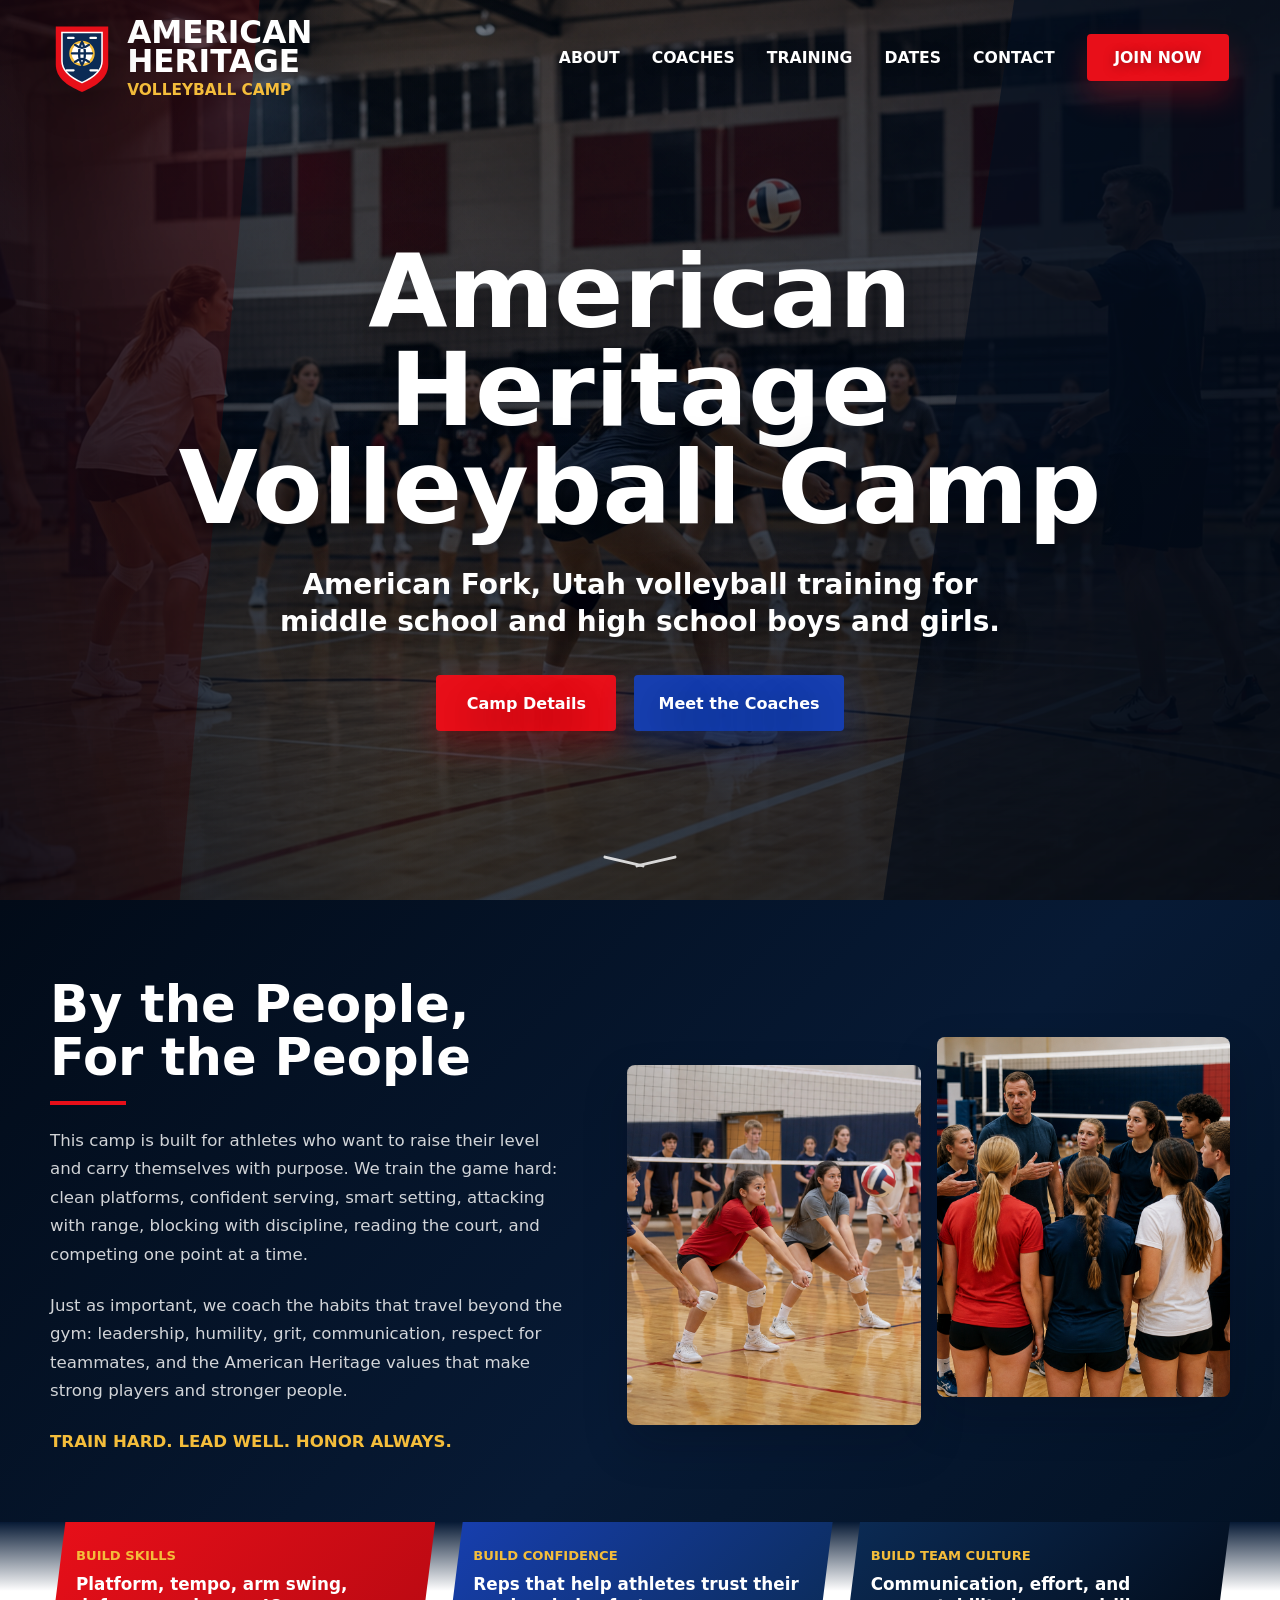
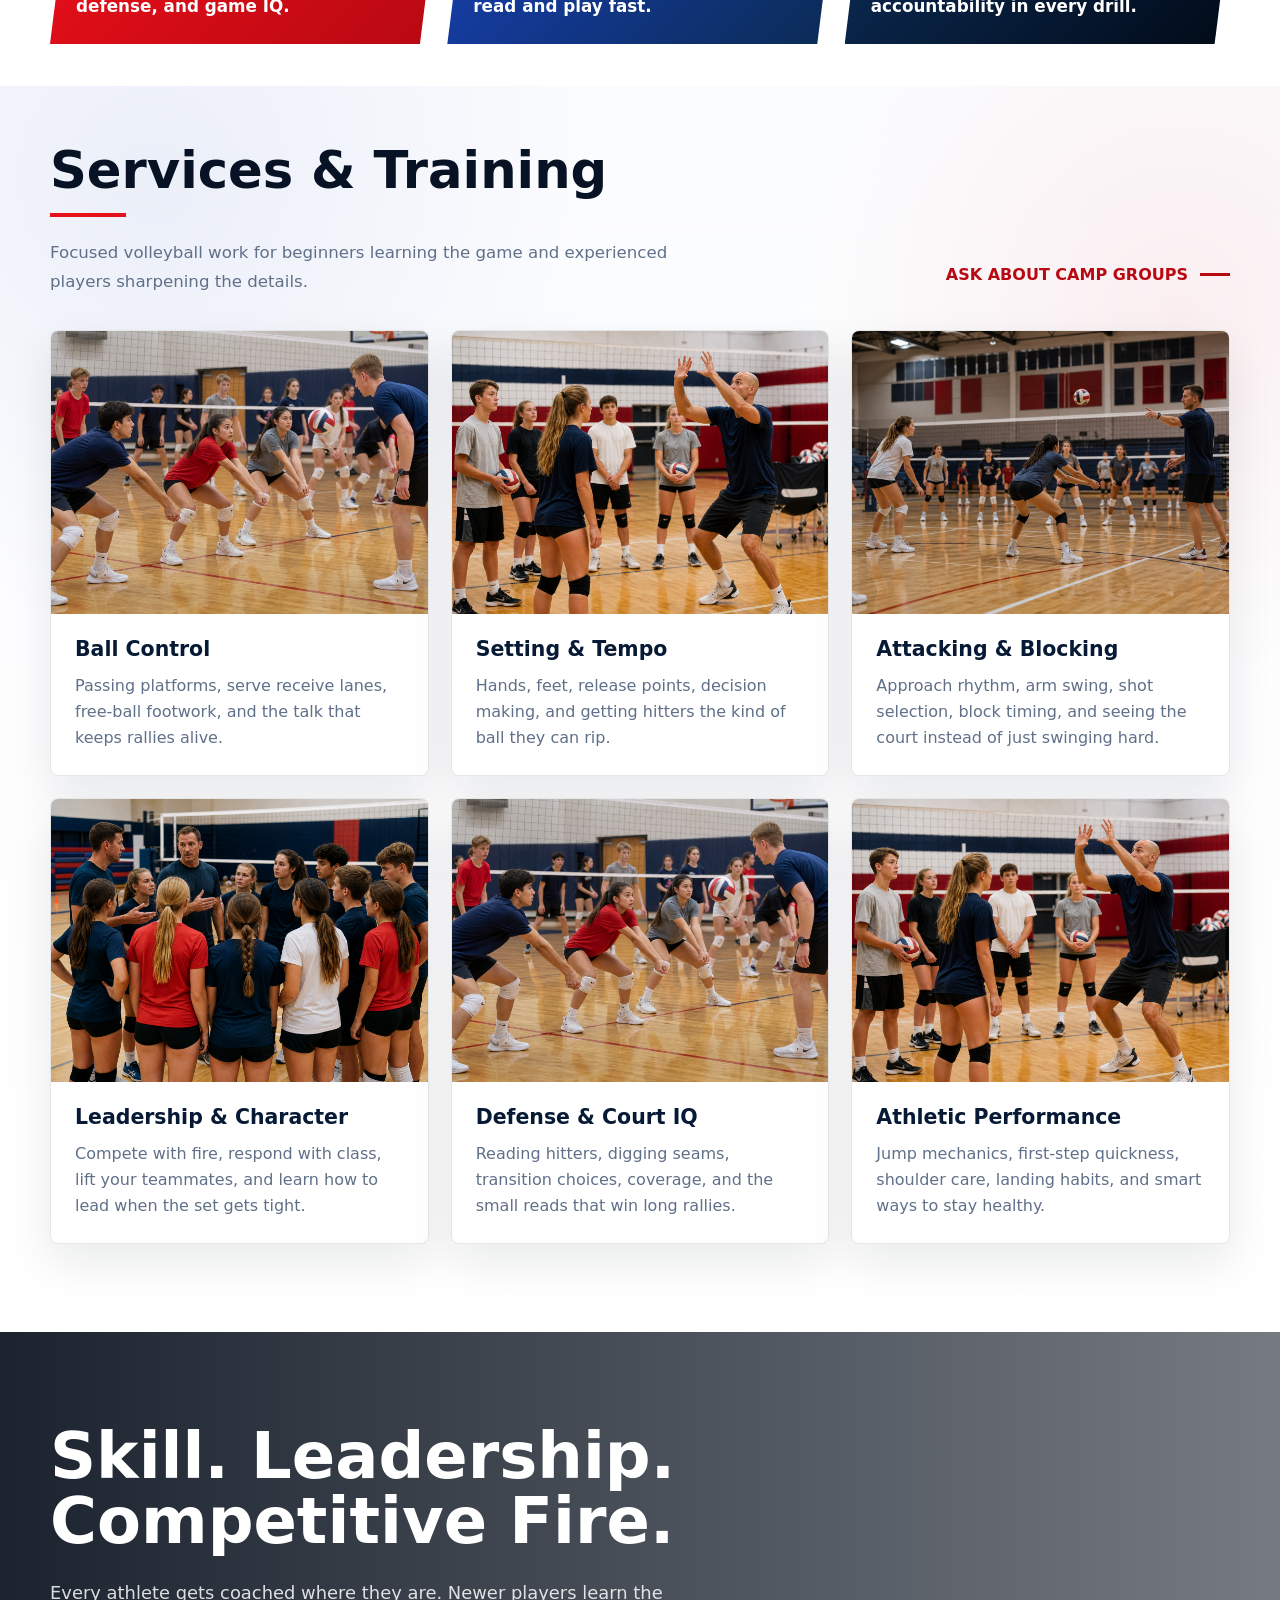
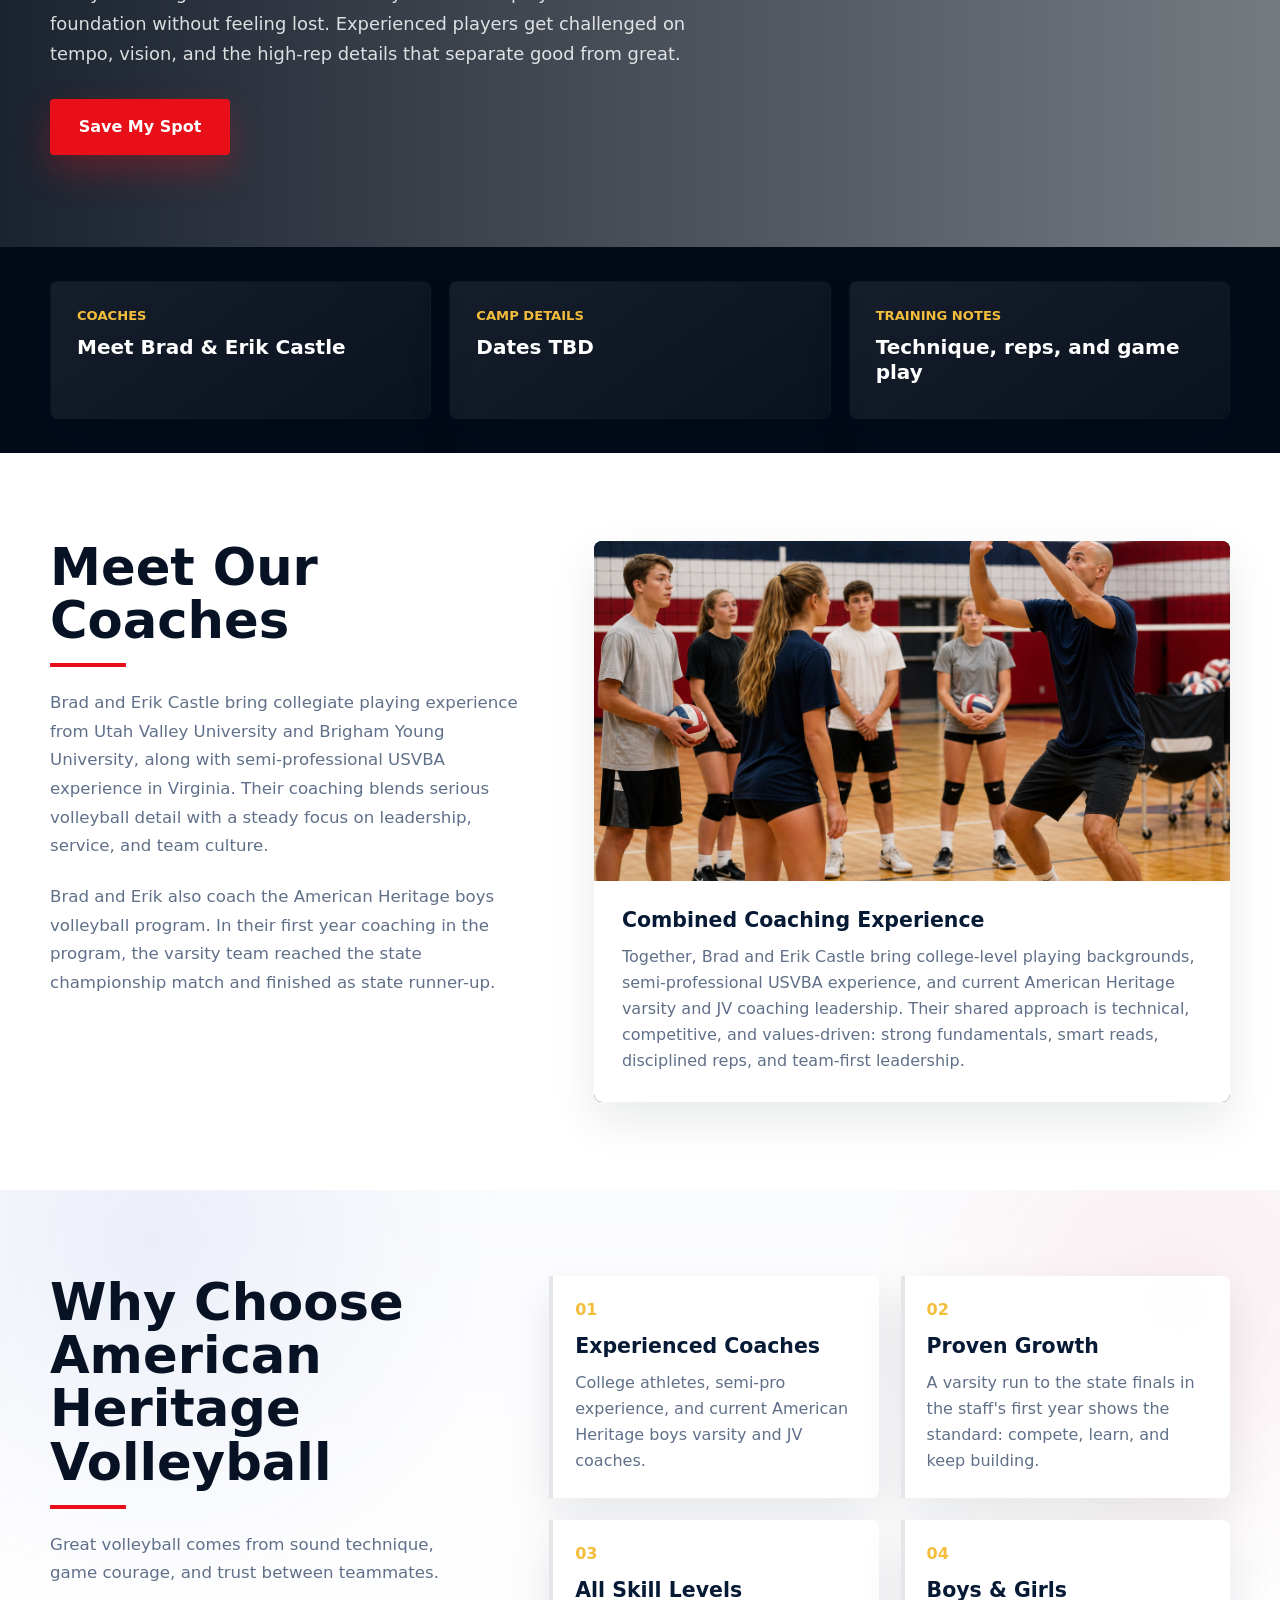
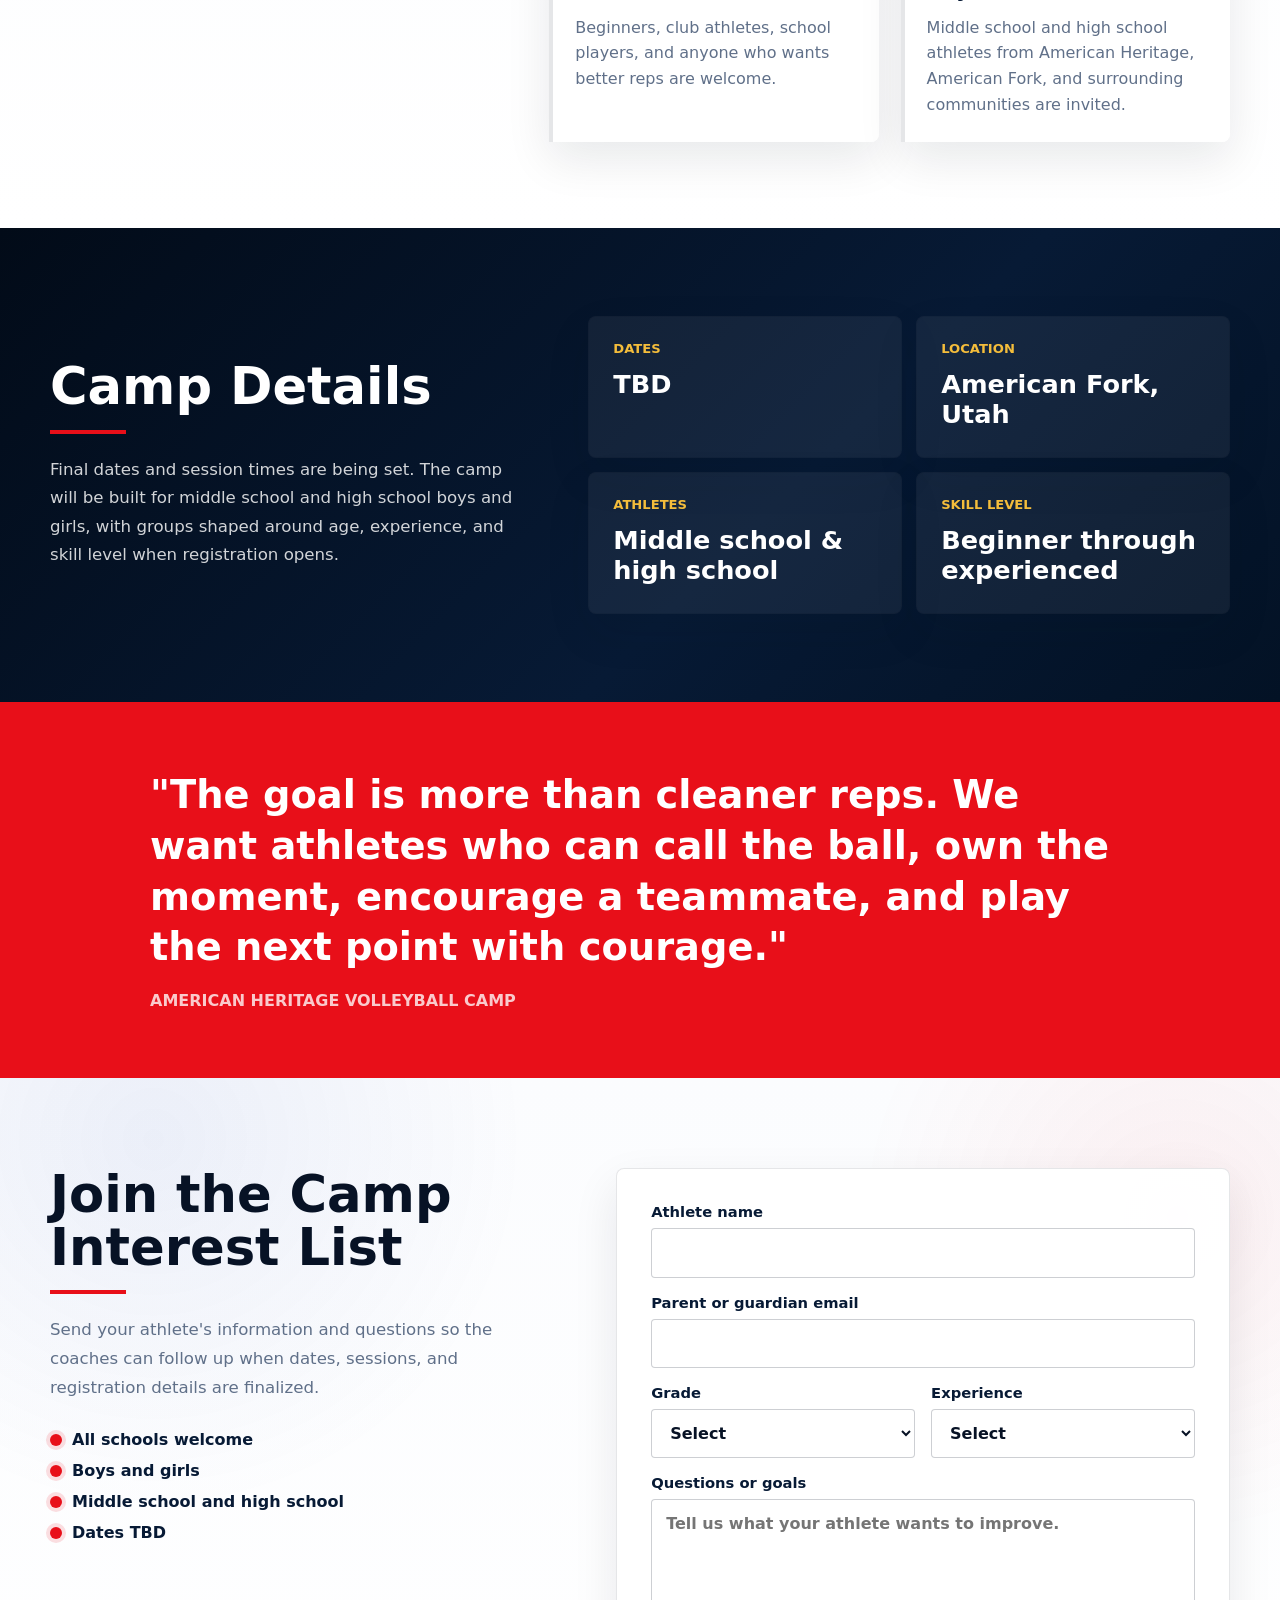
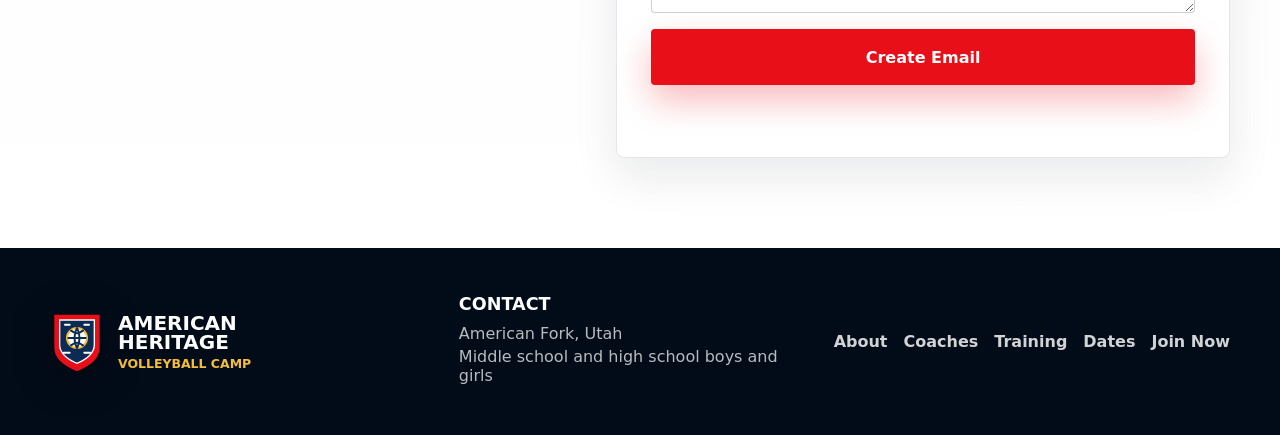
==== commit bc587e12: "Polish premium styling and coach details" ====
--- a/index.html
+++ b/index.html
@@ -17,7 +17,7 @@
     <meta property="og:image" content="assets/hero-volleyball-camp.png">
     <link rel="icon" href="assets/favicon.svg" type="image/svg+xml">
     <link rel="preload" href="assets/hero-volleyball-camp.png" as="image">
-    <link rel="stylesheet" href="styles.css?v=20260604">
+    <link rel="stylesheet" href="styles.css?v=20260604-premium">
   </head>
   <body>
     <a class="skip-link" href="#main">Skip to content</a>
@@ -181,7 +181,7 @@
         <div class="container quick-grid">
           <a class="quick-card" href="#coaches">
             <span>Coaches</span>
-            <strong>Meet Erik &amp; Brad Castle</strong>
+            <strong>Meet Brad &amp; Erik Castle</strong>
           </a>
           <a class="quick-card" href="#dates">
             <span>Camp Details</span>
@@ -199,25 +199,26 @@
           <div class="coach-copy">
             <h2>Meet Our Coaches</h2>
             <p>
-              Erik Castle and Brad Castle bring collegiate playing experience from Utah Valley University and Brigham
+              Brad and Erik Castle bring collegiate playing experience from Utah Valley University and Brigham
               Young University, along with semi-professional USVBA experience in Virginia. Their coaching blends
               serious volleyball detail with a steady focus on leadership, service, and team culture.
             </p>
             <p>
-              Erik and Brad also coach the American Heritage boys volleyball program. In their first year coaching in
+              Brad and Erik also coach the American Heritage boys volleyball program. In their first year coaching in
               the program, the varsity team reached the state championship match and finished as state runner-up.
             </p>
           </div>
           <div class="coach-panel">
             <img src="assets/coach-setting.png" alt="Volleyball coach instructing athletes in the gym">
-            <div class="coach-list">
+            <div class="coach-list coach-list-single">
               <article>
-                <h3>Erik Castle</h3>
-                <p>Collegiate volleyball background, semi-professional USVBA experience, and American Heritage boys JV and varsity coaching leadership.</p>
-              </article>
-              <article>
-                <h3>Brad Castle</h3>
-                <p>Collegiate volleyball background, semi-professional USVBA experience, and American Heritage boys varsity and JV coaching leadership.</p>
+                <h3>Combined Coaching Experience</h3>
+                <p>
+                  Together, Brad and Erik Castle bring college-level playing backgrounds, semi-professional USVBA
+                  experience, and current American Heritage varsity and JV coaching leadership. Their shared approach
+                  is technical, competitive, and values-driven: strong fundamentals, smart reads, disciplined reps,
+                  and team-first leadership.
+                </p>
               </article>
             </div>
           </div>
@@ -385,6 +386,6 @@
       </div>
     </footer>
 
-    <script src="script.js?v=20260604"></script>
+    <script src="script.js?v=20260604-premium"></script>
   </body>
 </html>
--- a/styles.css
+++ b/styles.css
@@ -35,6 +35,8 @@
   overflow-x: hidden;
   background: var(--white);
   color: var(--ink);
+  -webkit-font-smoothing: antialiased;
+  text-rendering: optimizeLegibility;
 }
 
 body.menu-open {
@@ -717,6 +719,18 @@
   background: var(--white);
 }
 
+.coach-list-single {
+  grid-template-columns: 1fr;
+}
+
+.coach-list-single article {
+  min-height: 190px;
+}
+
+.coach-list-single p {
+  max-width: 680px;
+}
+
 .why {
   padding: 86px 0;
   background:
@@ -960,6 +974,89 @@
 .footer-links a:hover,
 .footer-links a:focus-visible {
   color: var(--gold);
+}
+
+/* Premium pass: keep the athletic theme, but soften weight, contrast, and surfaces. */
+.brand strong {
+  font-weight: 850;
+}
+
+.brand small,
+.site-nav,
+.nav-cta,
+.button,
+.text-link,
+.contact-points span,
+.interest-form label,
+.quote-wrap p,
+.footer-links {
+  font-weight: 720;
+}
+
+.hero h1 {
+  font-weight: 820;
+  text-shadow: 0 16px 42px rgba(0, 0, 0, 0.5);
+}
+
+.hero p {
+  font-weight: 620;
+}
+
+.section-copy h2,
+.section-heading h2,
+.coaches h2,
+.dates h2,
+.contact h2,
+.band-image h2,
+blockquote {
+  font-weight: 780;
+}
+
+.service-card h3,
+.why-list h3,
+.coach-list h3,
+.quick-card strong,
+.preview-grid strong,
+.detail-board strong {
+  font-weight: 700;
+}
+
+.preview-grid span,
+.quick-card span,
+.detail-board span,
+.why-list span,
+.callout-line {
+  font-weight: 760;
+}
+
+.service-card,
+.coach-panel,
+.interest-form,
+.quick-card,
+.why-list article,
+.detail-board article {
+  border-color: rgba(7, 18, 37, 0.1);
+  box-shadow: 0 18px 46px rgba(7, 18, 37, 0.09);
+}
+
+.service-card,
+.interest-form,
+.why-list article {
+  background: rgba(255, 255, 255, 0.94);
+}
+
+.site-header.is-scrolled,
+.site-header.menu-active {
+  background: rgba(2, 11, 24, 0.88);
+}
+
+.services,
+.why,
+.contact {
+  background:
+    radial-gradient(circle at 12% 8%, rgba(23, 63, 176, 0.07), transparent 28%),
+    radial-gradient(circle at 92% 18%, rgba(232, 15, 25, 0.06), transparent 24%),
+    linear-gradient(180deg, #fbfcfe, #ffffff);
 }
 
 @media (max-width: 980px) {
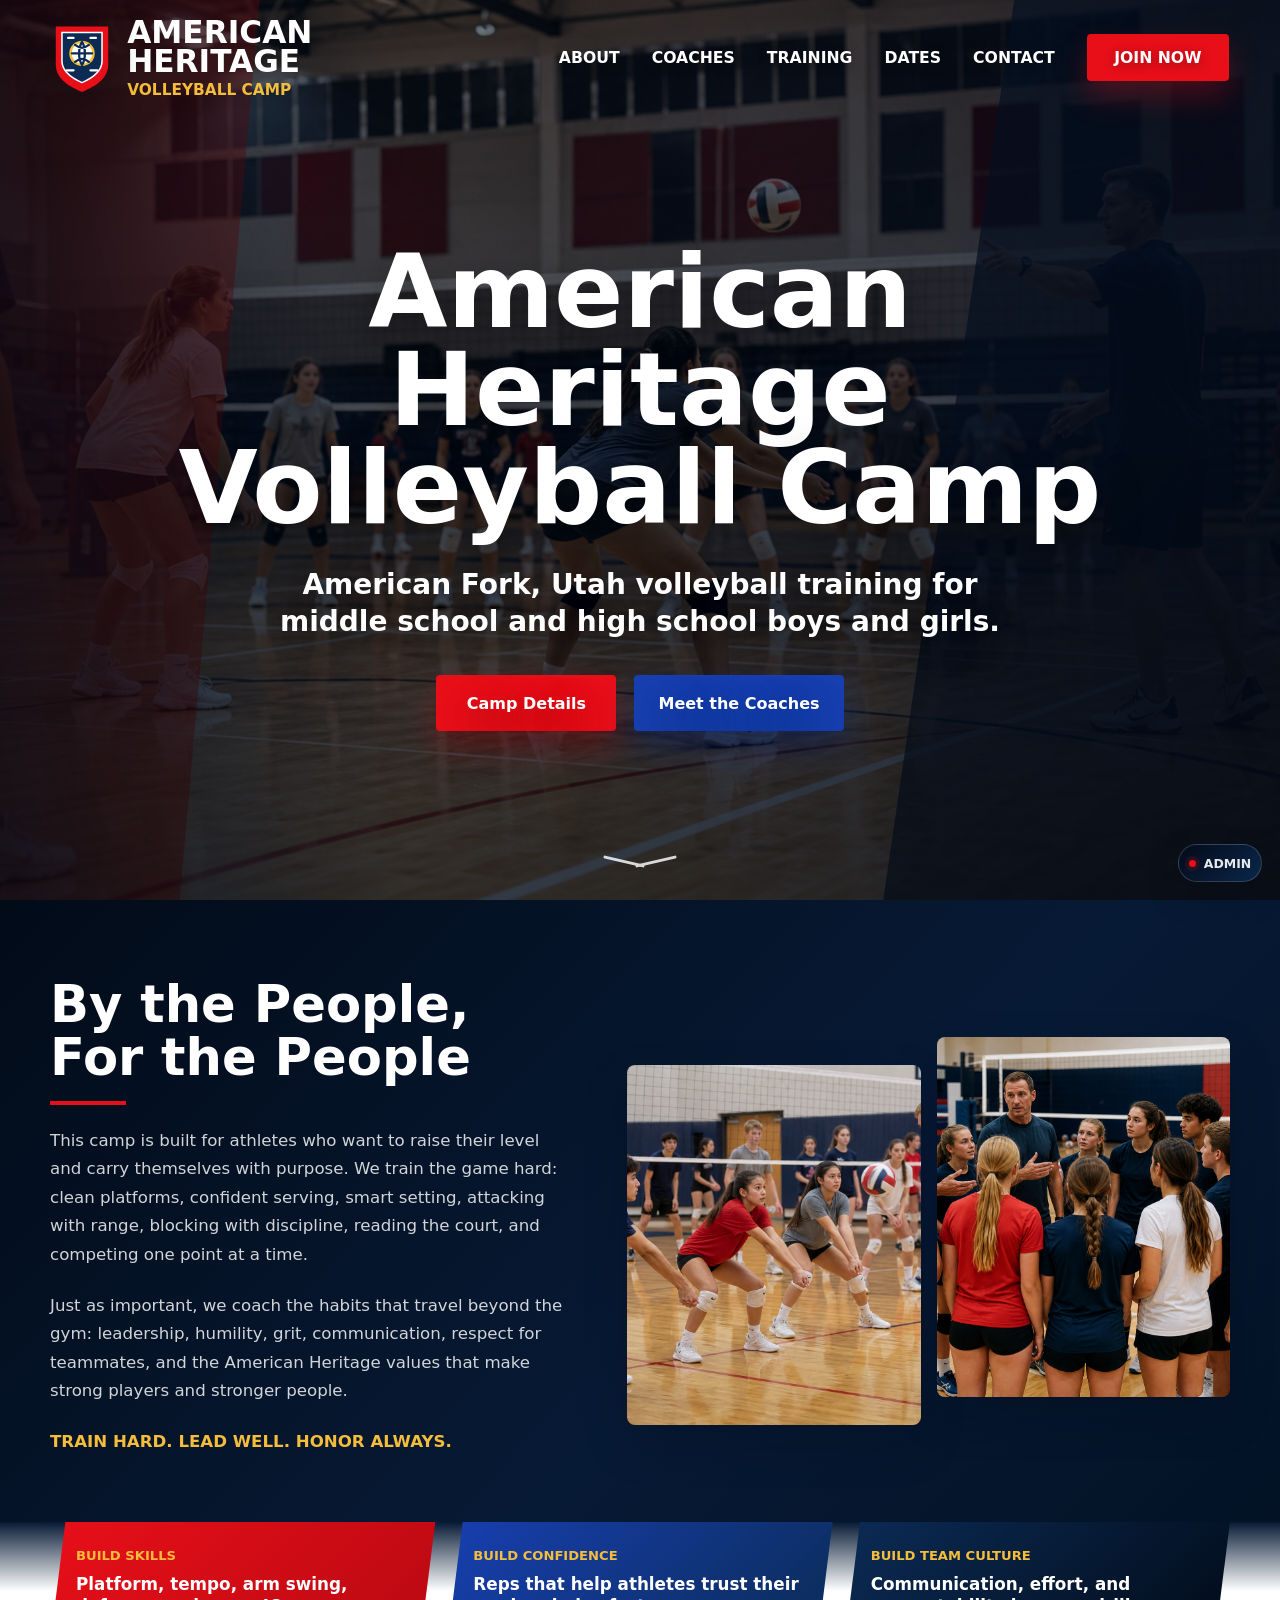
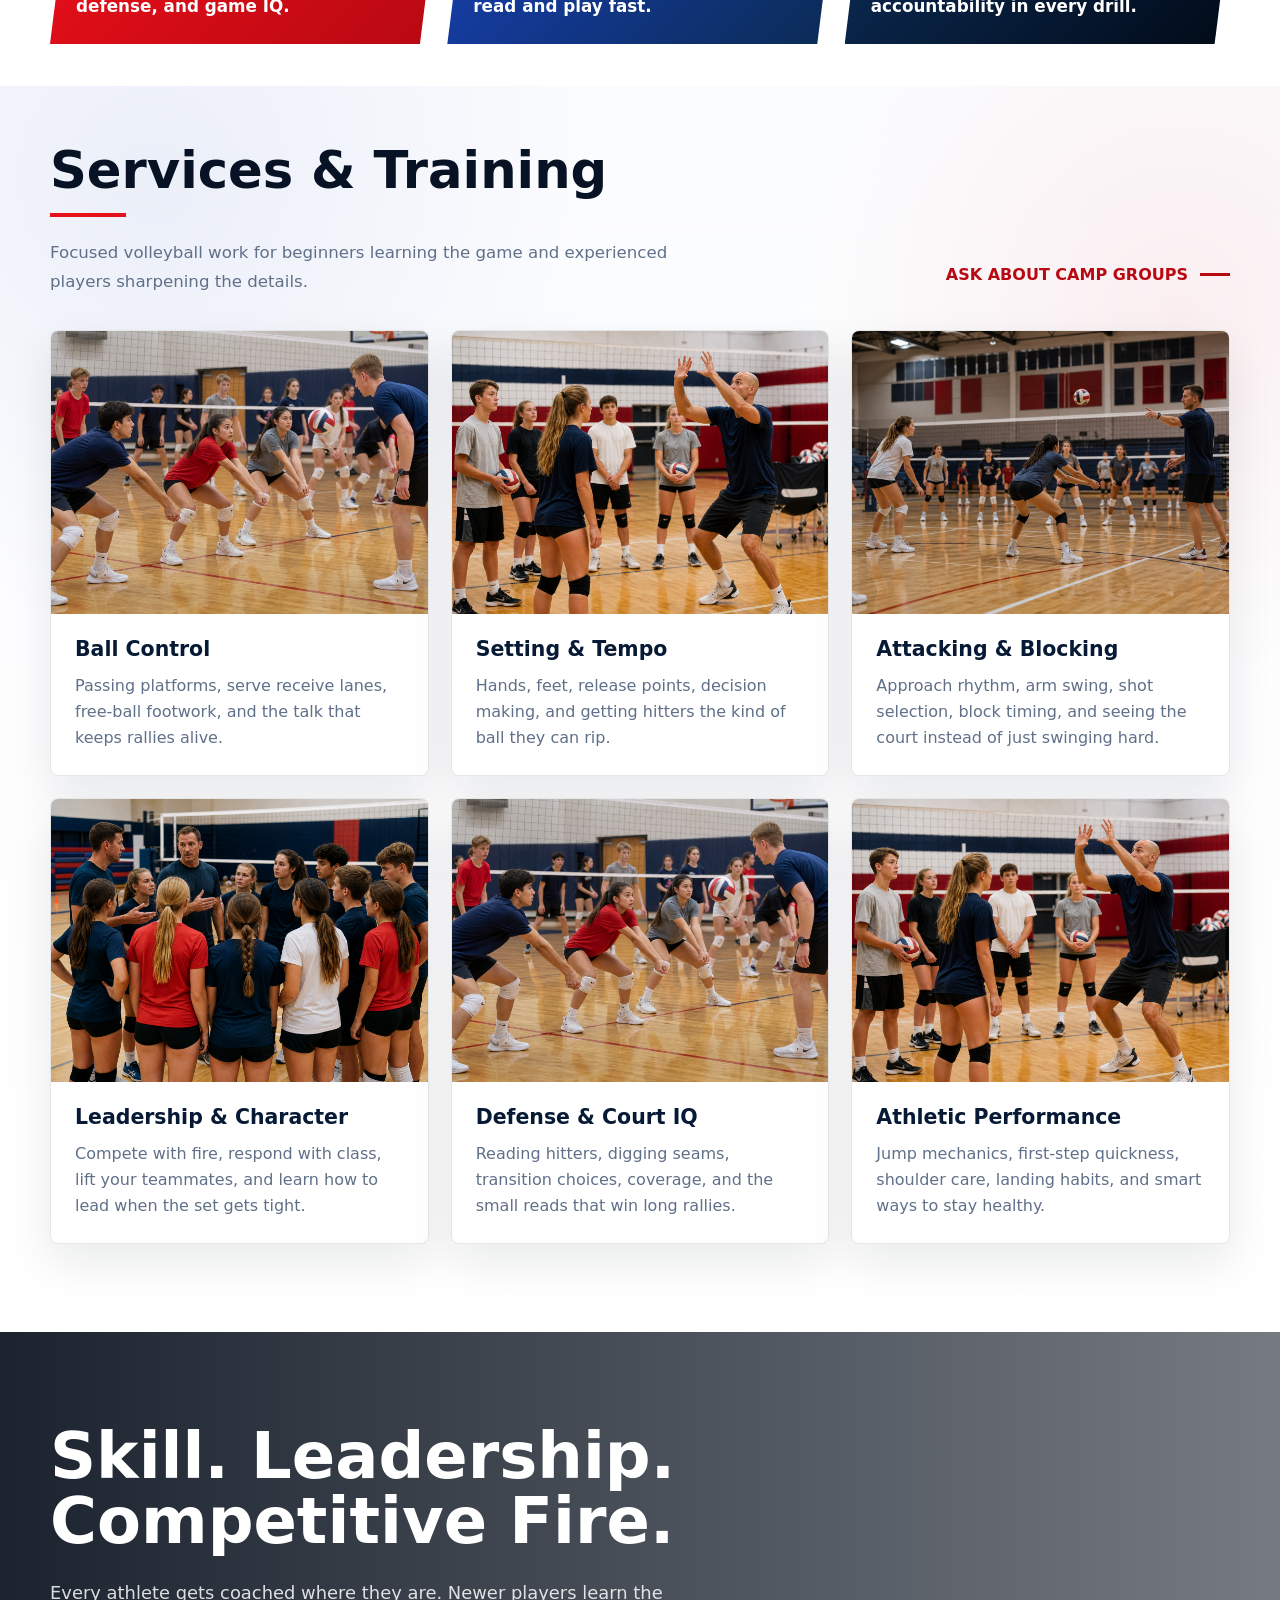
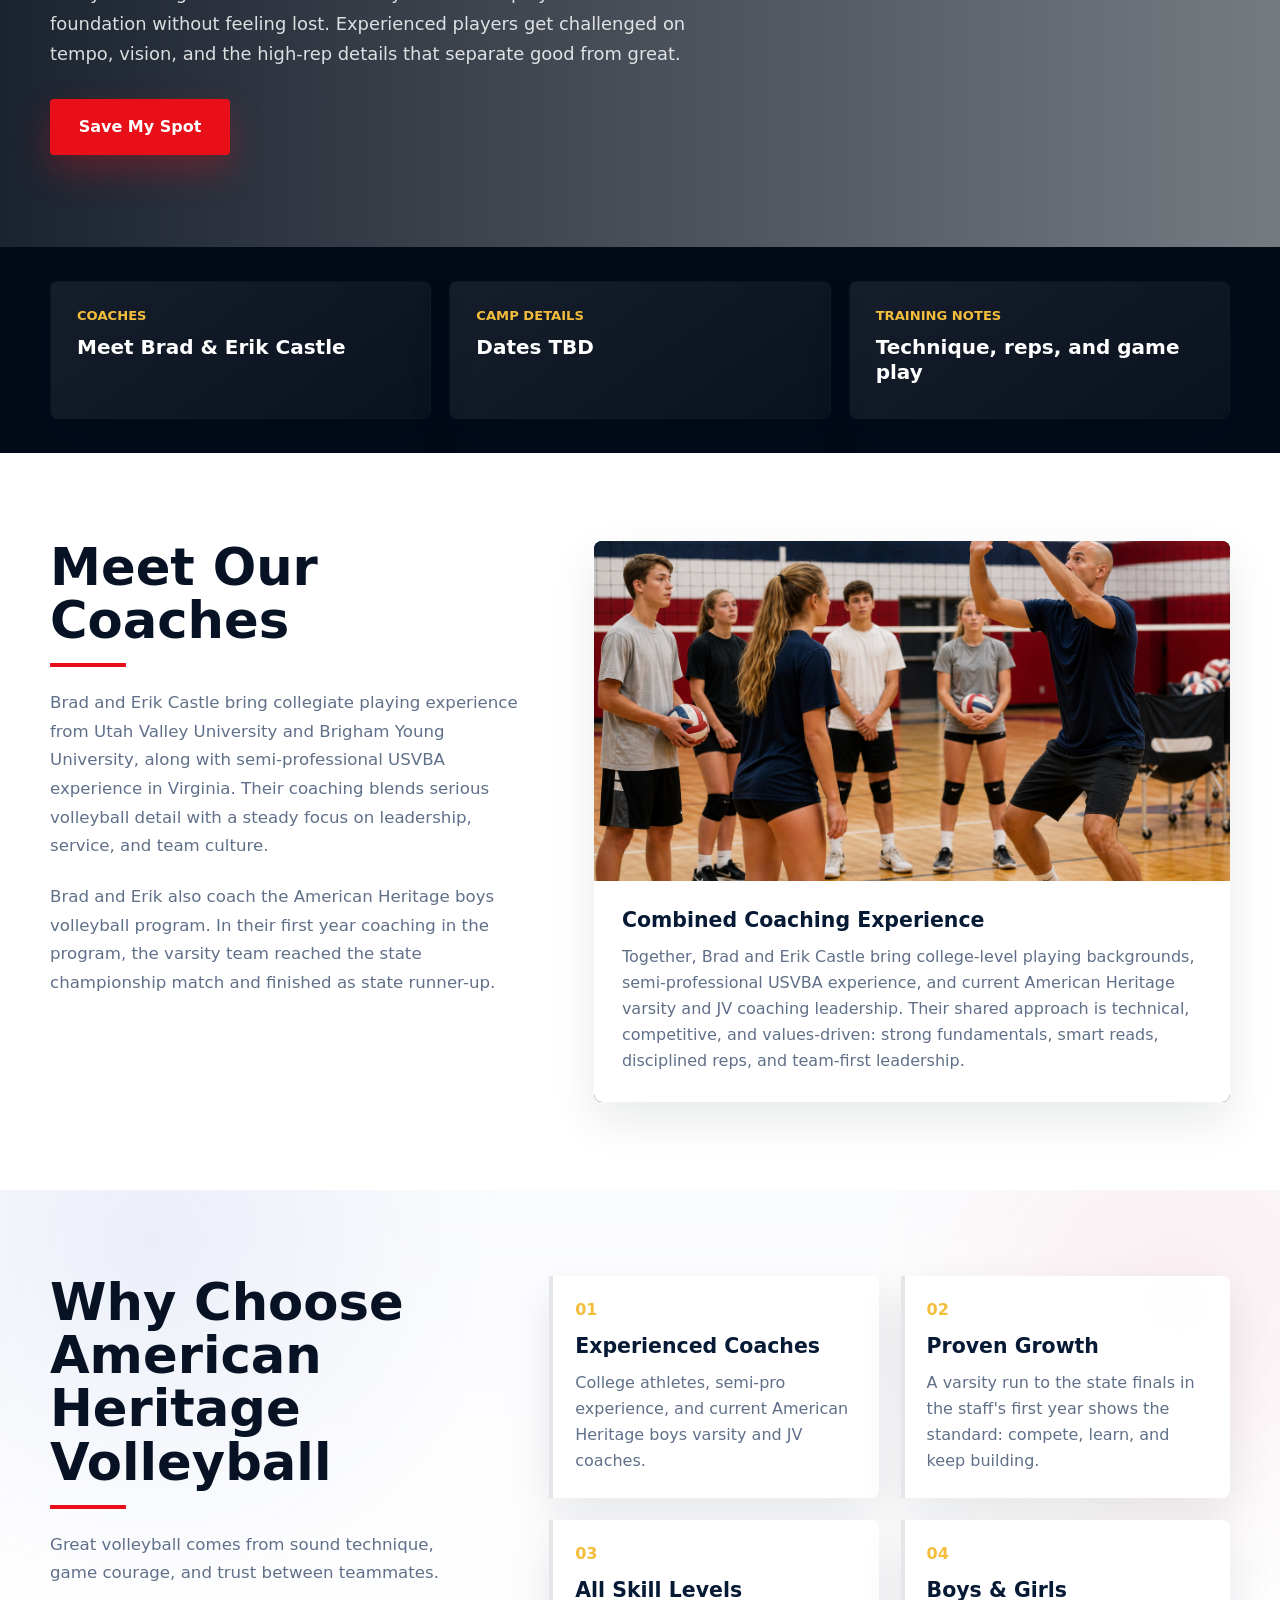
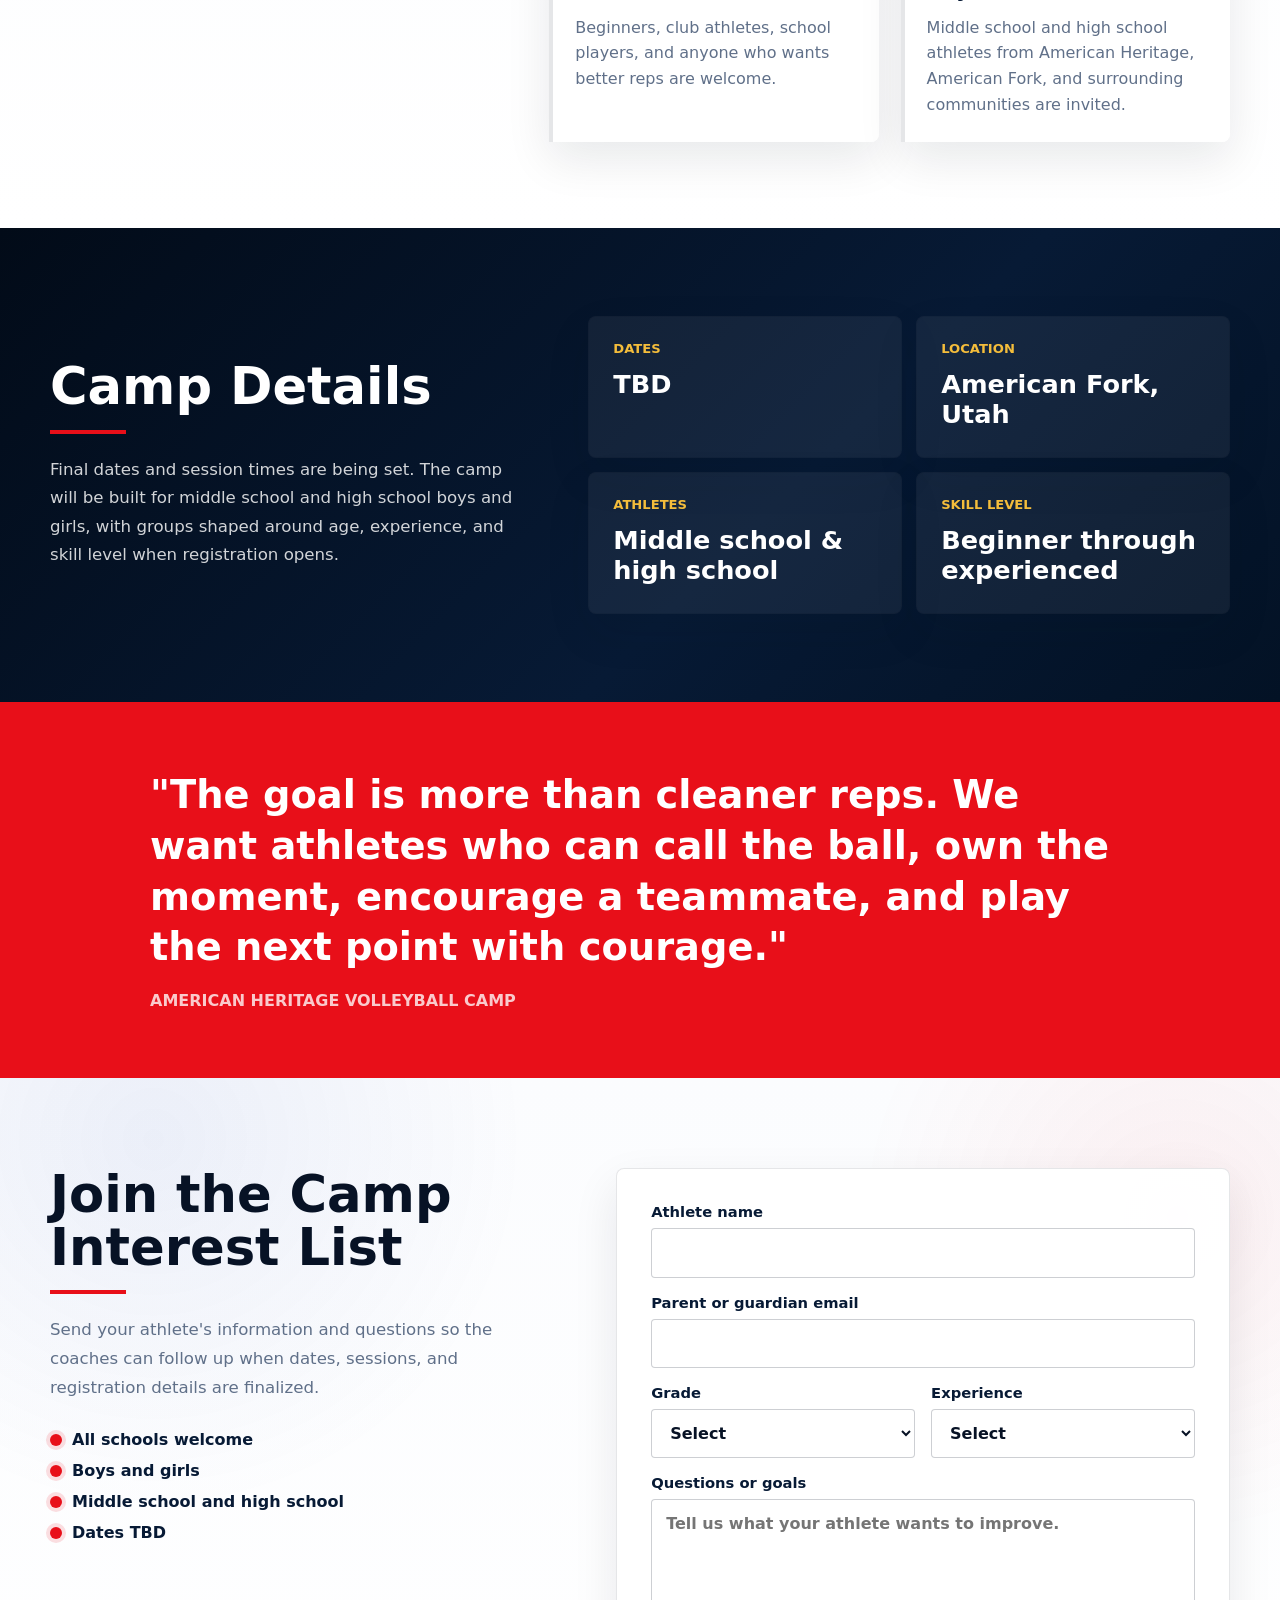
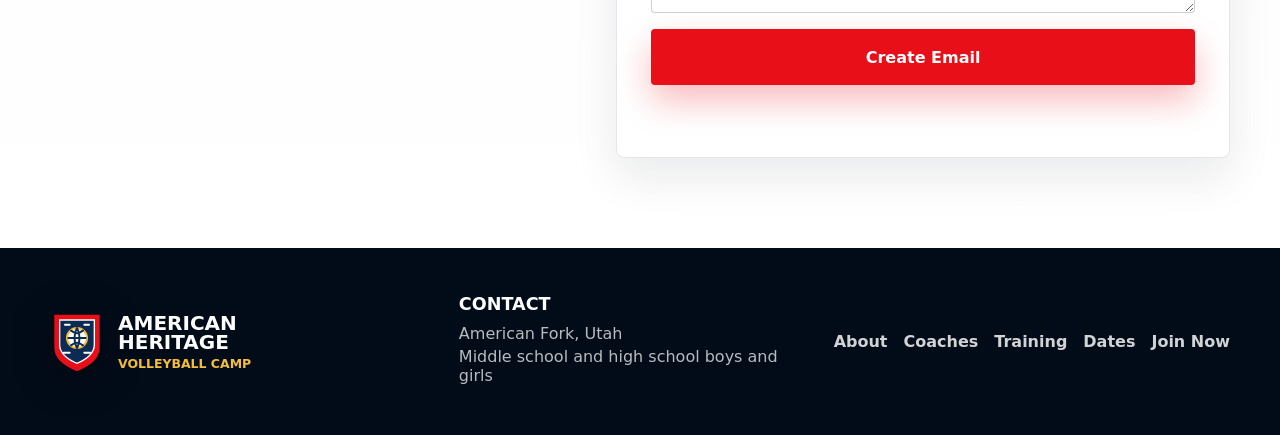
==== commit 04143de9: "Add static camp admin dashboard" ====
--- a/index.html
+++ b/index.html
@@ -17,7 +17,7 @@
     <meta property="og:image" content="assets/hero-volleyball-camp.png">
     <link rel="icon" href="assets/favicon.svg" type="image/svg+xml">
     <link rel="preload" href="assets/hero-volleyball-camp.png" as="image">
-    <link rel="stylesheet" href="styles.css?v=20260604-premium">
+    <link rel="stylesheet" href="styles.css?v=20260604-admin">
   </head>
   <body>
     <a class="skip-link" href="#main">Skip to content</a>
@@ -60,7 +60,7 @@
         <div class="hero-shade" aria-hidden="true"></div>
         <div class="hero-content">
           <h1>American Heritage Volleyball Camp</h1>
-          <p>American Fork, Utah volleyball training for middle school and high school boys and girls.</p>
+          <p data-admin-field="heroSubhead">American Fork, Utah volleyball training for middle school and high school boys and girls.</p>
           <div class="hero-actions" aria-label="Primary">
             <a class="button button-red" href="#dates">Camp Details</a>
             <a class="button button-blue" href="#coaches">Meet the Coaches</a>
@@ -83,7 +83,7 @@
               communication, respect for teammates, and the American Heritage values that make strong players
               and stronger people.
             </p>
-            <p class="callout-line">Train hard. Lead well. Honor always.</p>
+            <p class="callout-line" data-admin-field="announcement">Train hard. Lead well. Honor always.</p>
           </div>
           <div class="image-rail" aria-label="Volleyball training photos">
             <img src="assets/passing-training.png" alt="Youth volleyball athletes practicing serve receive">
@@ -128,7 +128,7 @@
               </div>
             </article>
             <article class="service-card">
-              <img src="assets/coach-setting.png" alt="Coach teaching volleyball setting technique">
+              <img src="assets/coach-setting.png?v=bc587e1" alt="Coach teaching volleyball setting technique">
               <div>
                 <h3>Setting &amp; Tempo</h3>
                 <p>Hands, feet, release points, decision making, and getting hitters the kind of ball they can rip.</p>
@@ -156,7 +156,7 @@
               </div>
             </article>
             <article class="service-card">
-              <img src="assets/coach-setting.png" alt="Volleyball coach leading a drill">
+              <img src="assets/coach-setting.png?v=bc587e1" alt="Volleyball coach leading a drill">
               <div>
                 <h3>Athletic Performance</h3>
                 <p>Jump mechanics, first-step quickness, shoulder care, landing habits, and smart ways to stay healthy.</p>
@@ -209,11 +209,11 @@
             </p>
           </div>
           <div class="coach-panel">
-            <img src="assets/coach-setting.png" alt="Volleyball coach instructing athletes in the gym">
+            <img src="assets/coach-setting.png?v=bc587e1" alt="Volleyball coach instructing athletes in the gym">
             <div class="coach-list coach-list-single">
               <article>
                 <h3>Combined Coaching Experience</h3>
-                <p>
+                <p data-admin-field="coachSummary">
                   Together, Brad and Erik Castle bring college-level playing backgrounds, semi-professional USVBA
                   experience, and current American Heritage varsity and JV coaching leadership. Their shared approach
                   is technical, competitive, and values-driven: strong fundamentals, smart reads, disciplined reps,
@@ -268,15 +268,15 @@
           <div class="detail-board">
             <article>
               <span>Dates</span>
-              <strong>TBD</strong>
+                <strong data-admin-field="dates">TBD</strong>
             </article>
             <article>
               <span>Location</span>
-              <strong>American Fork, Utah</strong>
+                <strong data-admin-field="location">American Fork, Utah</strong>
             </article>
             <article>
               <span>Athletes</span>
-              <strong>Middle school &amp; high school</strong>
+                <strong data-admin-field="athletes">Middle school &amp; high school</strong>
             </article>
             <article>
               <span>Skill Level</span>
@@ -386,6 +386,8 @@
       </div>
     </footer>
 
-    <script src="script.js?v=20260604-premium"></script>
+    <a class="admin-corner-link" href="admin.html" aria-label="Open admin page">Admin</a>
+
+    <script src="script.js?v=20260604-admin"></script>
   </body>
 </html>
--- a/styles.css
+++ b/styles.css
@@ -930,6 +930,43 @@
   color: var(--white);
 }
 
+.admin-corner-link {
+  position: fixed;
+  right: 18px;
+  bottom: 18px;
+  z-index: 28;
+  display: inline-flex;
+  align-items: center;
+  justify-content: center;
+  min-width: 84px;
+  min-height: 38px;
+  border: 1px solid rgba(255, 255, 255, 0.18);
+  border-radius: 999px;
+  background: linear-gradient(135deg, rgba(2, 11, 24, 0.88), rgba(11, 43, 85, 0.84));
+  color: rgba(255, 255, 255, 0.9);
+  font-size: 0.78rem;
+  font-weight: 720;
+  text-transform: uppercase;
+  box-shadow: 0 14px 34px rgba(2, 11, 24, 0.22);
+  backdrop-filter: blur(10px);
+}
+
+.admin-corner-link::before {
+  content: "";
+  width: 7px;
+  height: 7px;
+  margin-right: 8px;
+  border-radius: 50%;
+  background: var(--red);
+  box-shadow: 0 0 0 4px rgba(232, 15, 25, 0.14);
+}
+
+.admin-corner-link:hover,
+.admin-corner-link:focus-visible {
+  color: var(--white);
+  border-color: rgba(244, 189, 59, 0.54);
+}
+
 .footer-grid {
   display: grid;
   grid-template-columns: 1.1fr 1fr auto;
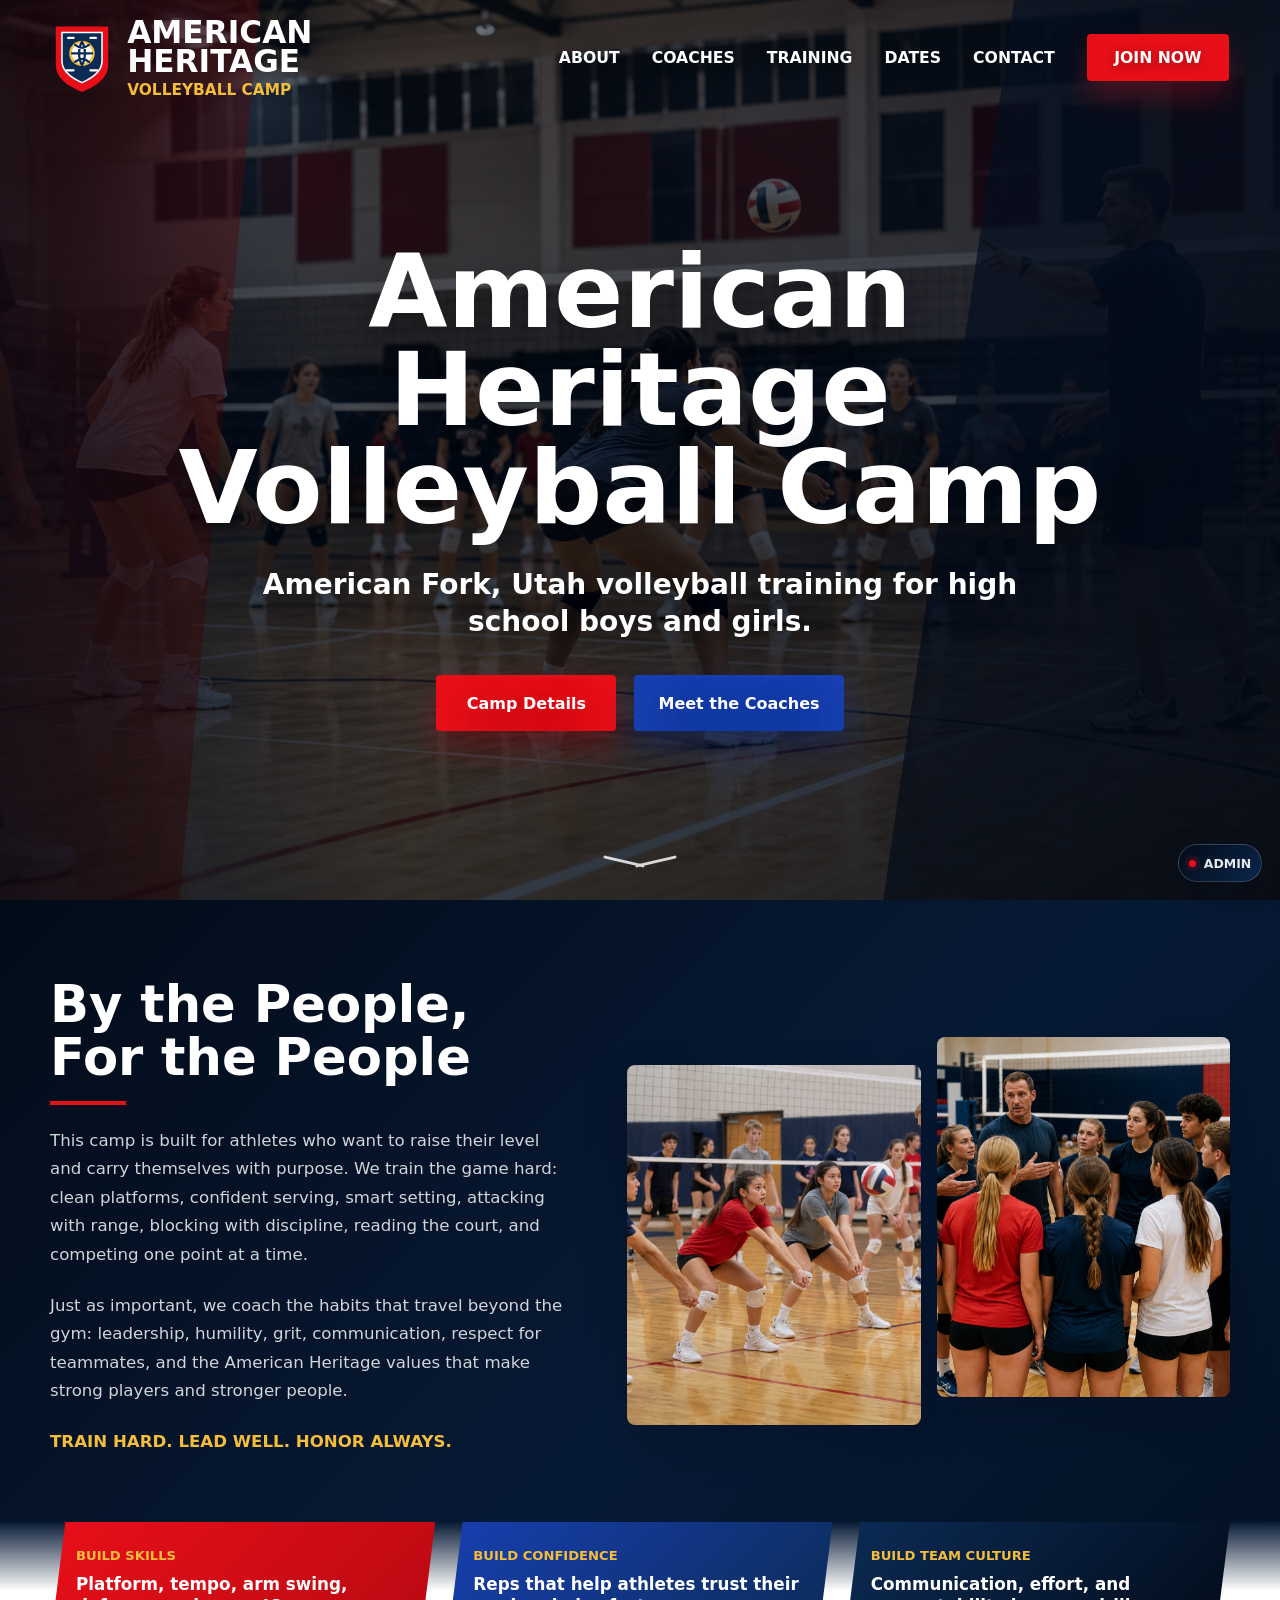
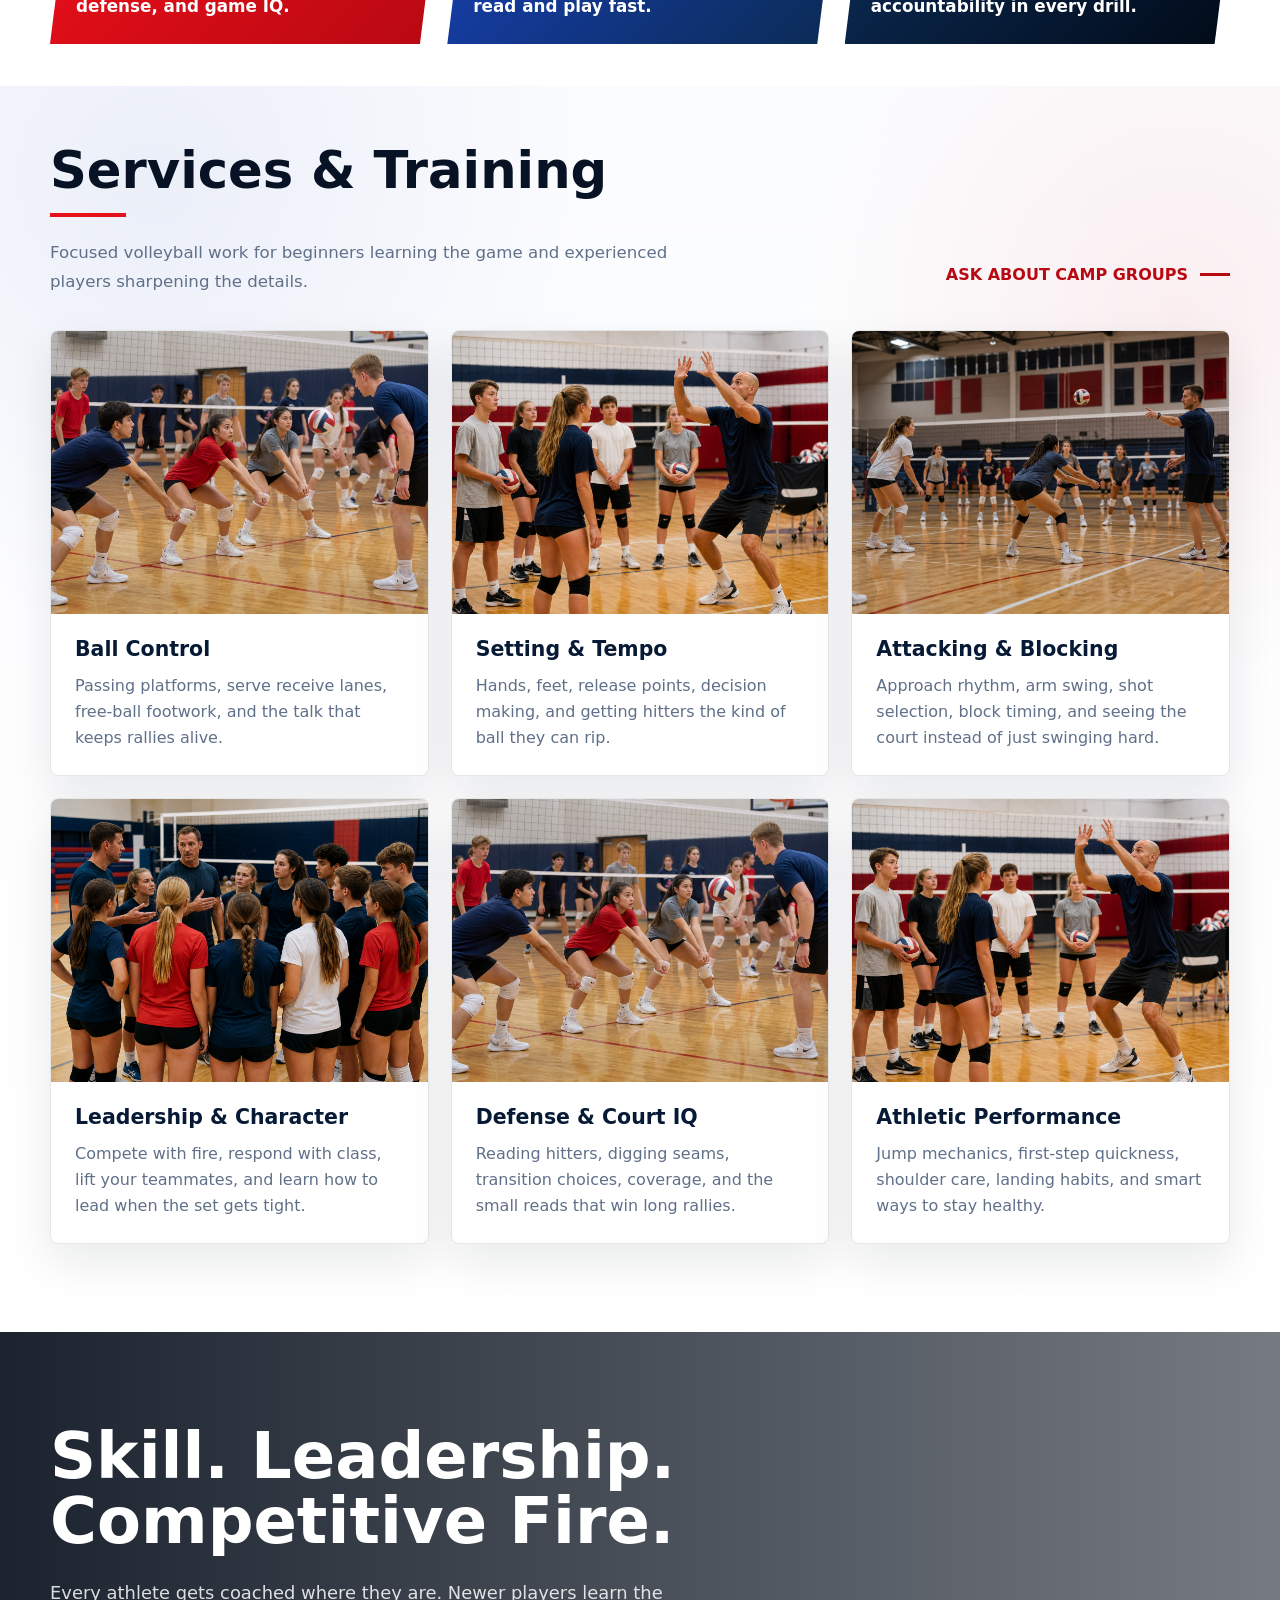
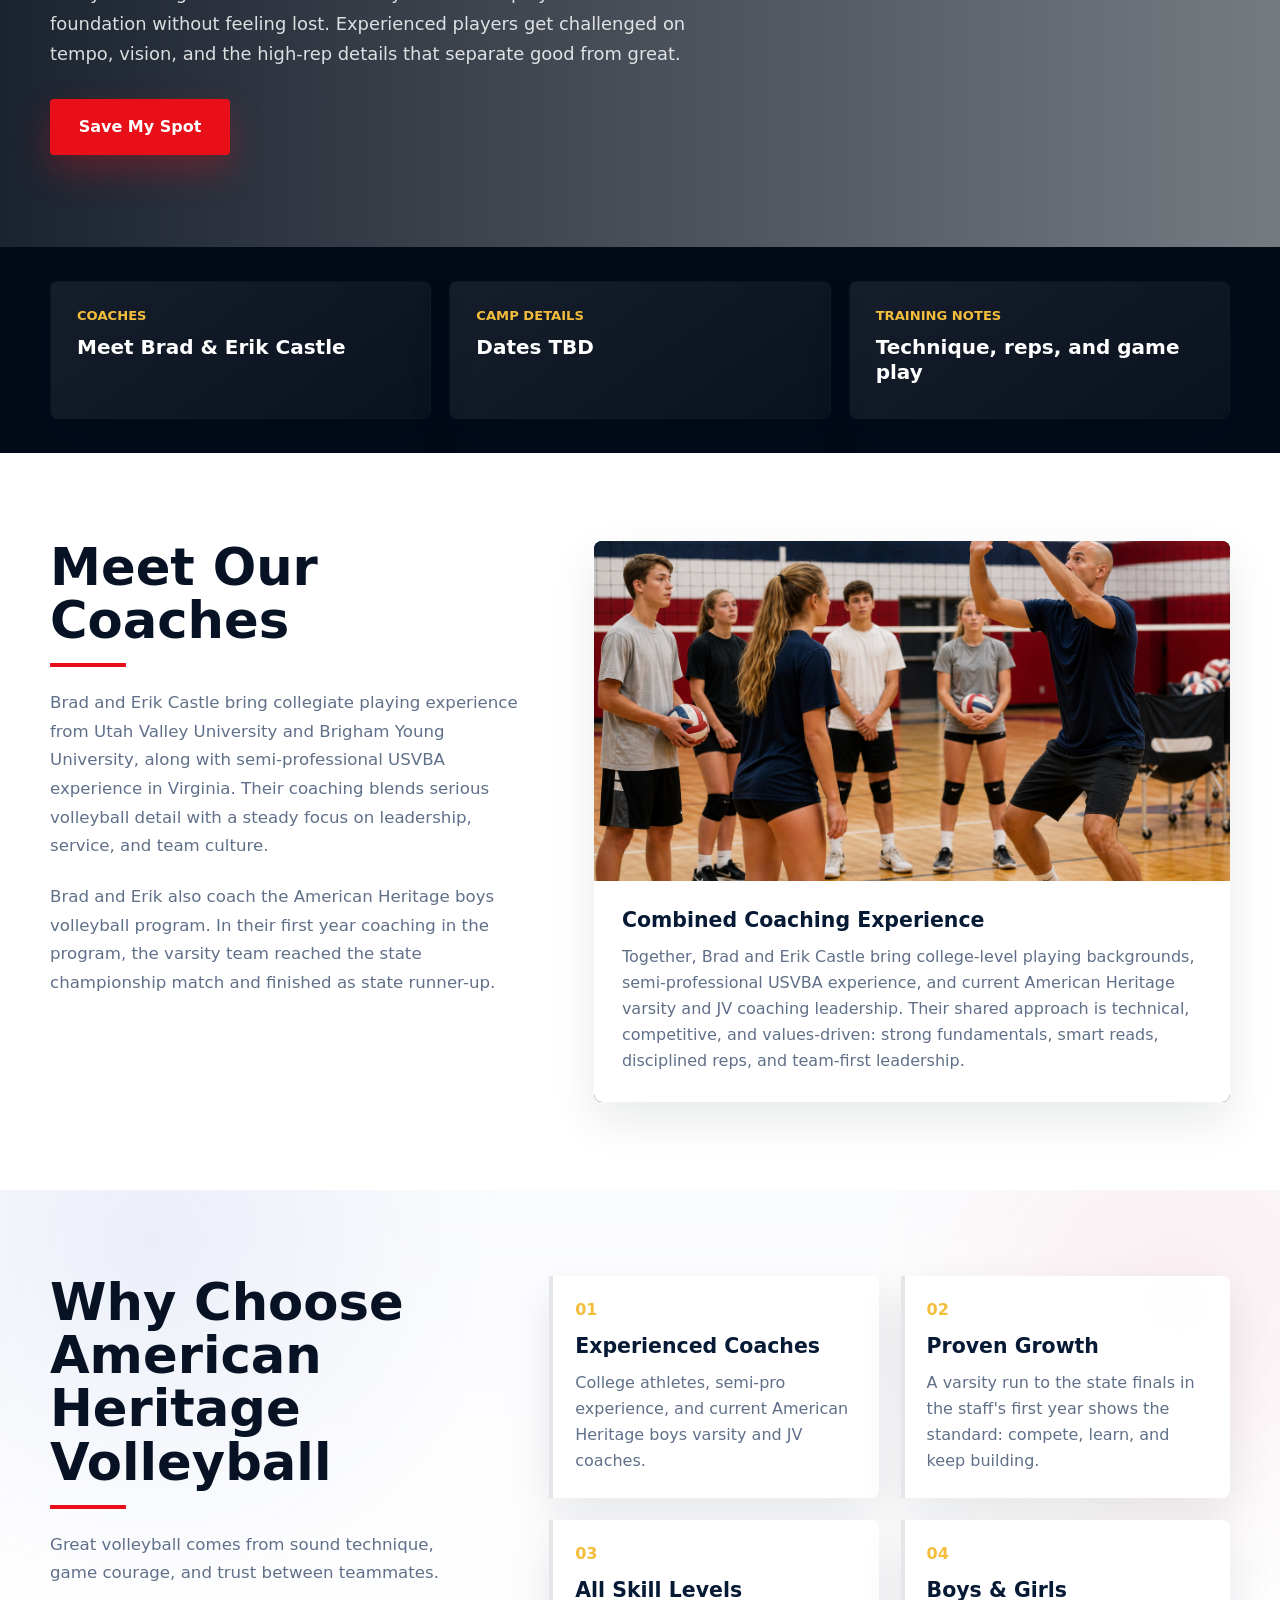
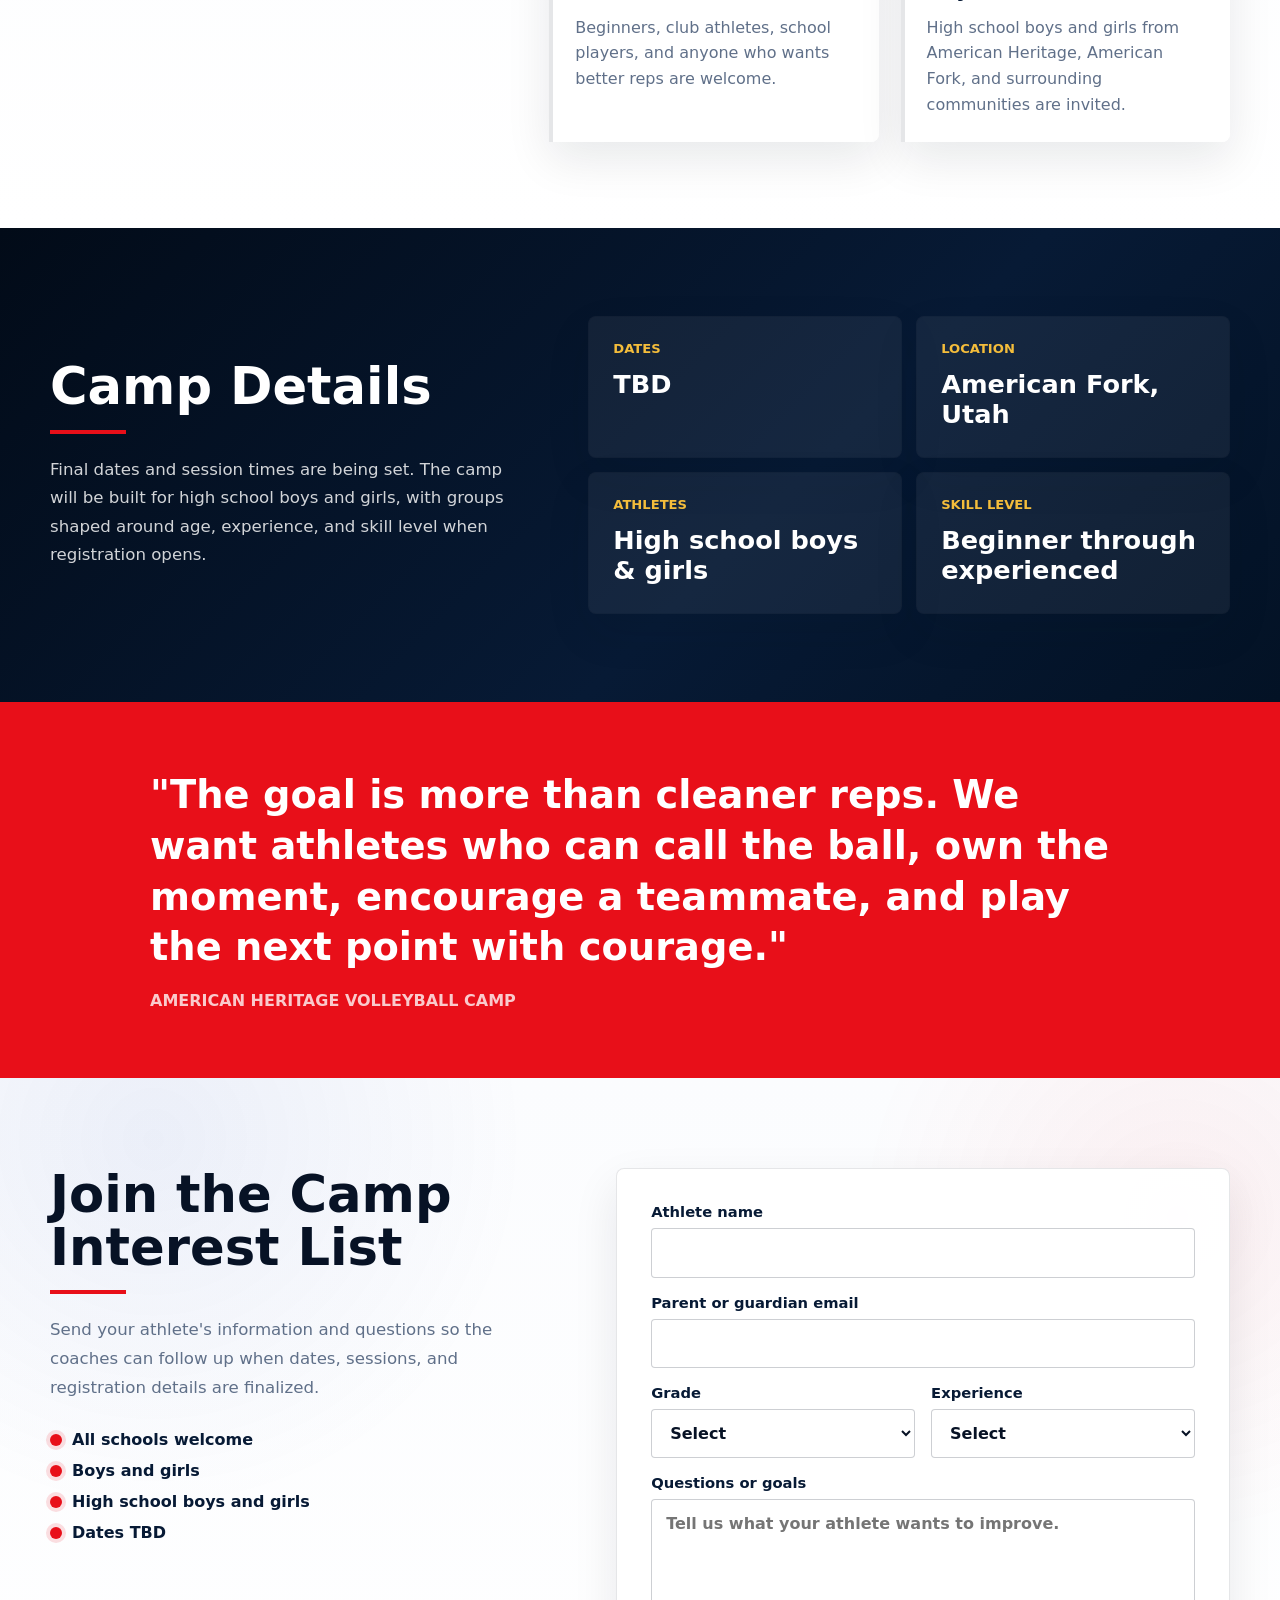
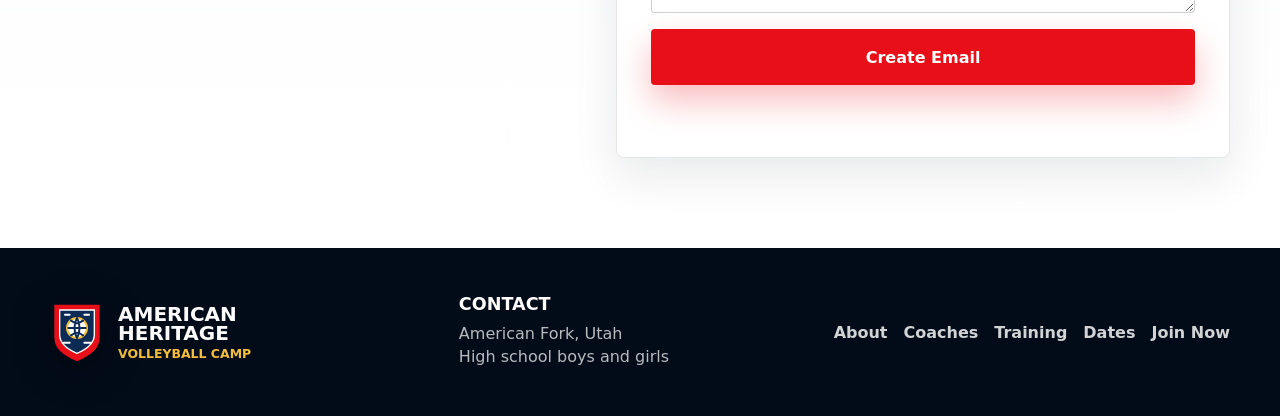
==== commit bc10a7a3: "Update camp audience to high school athletes" ====
--- a/index.html
+++ b/index.html
@@ -6,12 +6,12 @@
     <title>American Heritage Volleyball Camp | American Fork, Utah</title>
     <meta
       name="description"
-      content="American Heritage Volleyball Camp in American Fork, Utah for middle school and high school boys and girls of all skill levels."
+      content="American Heritage Volleyball Camp in American Fork, Utah for high school boys and girls of all skill levels."
     >
     <meta property="og:title" content="American Heritage Volleyball Camp">
     <meta
       property="og:description"
-      content="Volleyball skills, leadership, and team-first training for middle school and high school athletes in American Fork, Utah."
+      content="Volleyball skills, leadership, and team-first training for high school athletes in American Fork, Utah."
     >
     <meta property="og:type" content="website">
     <meta property="og:image" content="assets/hero-volleyball-camp.png">
@@ -60,7 +60,7 @@
         <div class="hero-shade" aria-hidden="true"></div>
         <div class="hero-content">
           <h1>American Heritage Volleyball Camp</h1>
-          <p data-admin-field="heroSubhead">American Fork, Utah volleyball training for middle school and high school boys and girls.</p>
+          <p data-admin-field="heroSubhead">American Fork, Utah volleyball training for high school boys and girls.</p>
           <div class="hero-actions" aria-label="Primary">
             <a class="button button-red" href="#dates">Camp Details</a>
             <a class="button button-blue" href="#coaches">Meet the Coaches</a>
@@ -250,7 +250,7 @@
             <article>
               <span>04</span>
               <h3>Boys &amp; Girls</h3>
-              <p>Middle school and high school athletes from American Heritage, American Fork, and surrounding communities are invited.</p>
+              <p>High school boys and girls from American Heritage, American Fork, and surrounding communities are invited.</p>
             </article>
           </div>
         </div>
@@ -261,8 +261,8 @@
           <div>
             <h2>Camp Details</h2>
             <p>
-              Final dates and session times are being set. The camp will be built for middle school and high school
-              boys and girls, with groups shaped around age, experience, and skill level when registration opens.
+              Final dates and session times are being set. The camp will be built for high school boys and girls,
+              with groups shaped around age, experience, and skill level when registration opens.
             </p>
           </div>
           <div class="detail-board">
@@ -276,7 +276,7 @@
             </article>
             <article>
               <span>Athletes</span>
-                <strong data-admin-field="athletes">Middle school &amp; high school</strong>
+                <strong data-admin-field="athletes">High school boys &amp; girls</strong>
             </article>
             <article>
               <span>Skill Level</span>
@@ -306,7 +306,7 @@
             <div class="contact-points" aria-label="Camp eligibility">
               <span>All schools welcome</span>
               <span>Boys and girls</span>
-              <span>Middle school and high school</span>
+              <span>High school boys and girls</span>
               <span>Dates TBD</span>
             </div>
           </div>
@@ -325,9 +325,6 @@
                 Grade
                 <select name="grade" required>
                   <option value="">Select</option>
-                  <option>6th</option>
-                  <option>7th</option>
-                  <option>8th</option>
                   <option>9th</option>
                   <option>10th</option>
                   <option>11th</option>
@@ -374,7 +371,7 @@
         <div>
           <h2>Contact</h2>
           <p>American Fork, Utah</p>
-          <p>Middle school and high school boys and girls</p>
+          <p>High school boys and girls</p>
         </div>
         <div class="footer-links">
           <a href="#about">About</a>
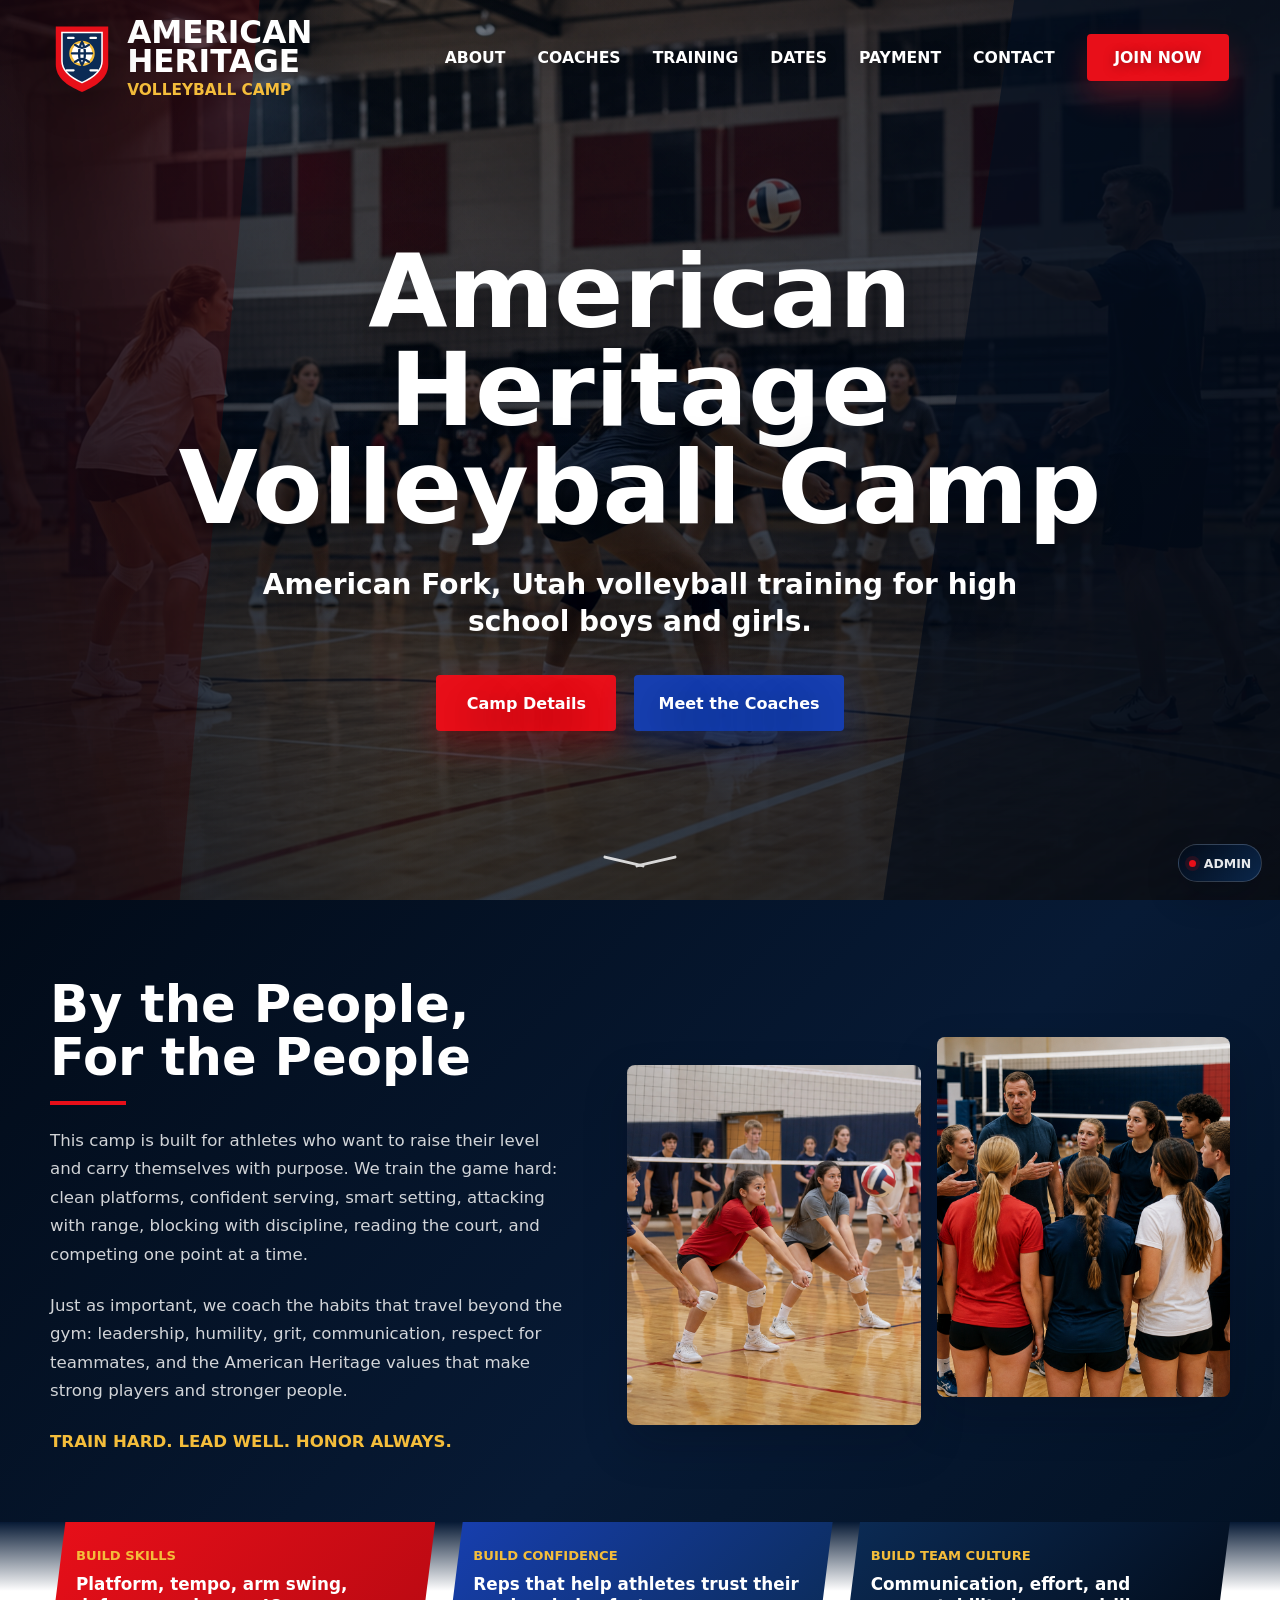
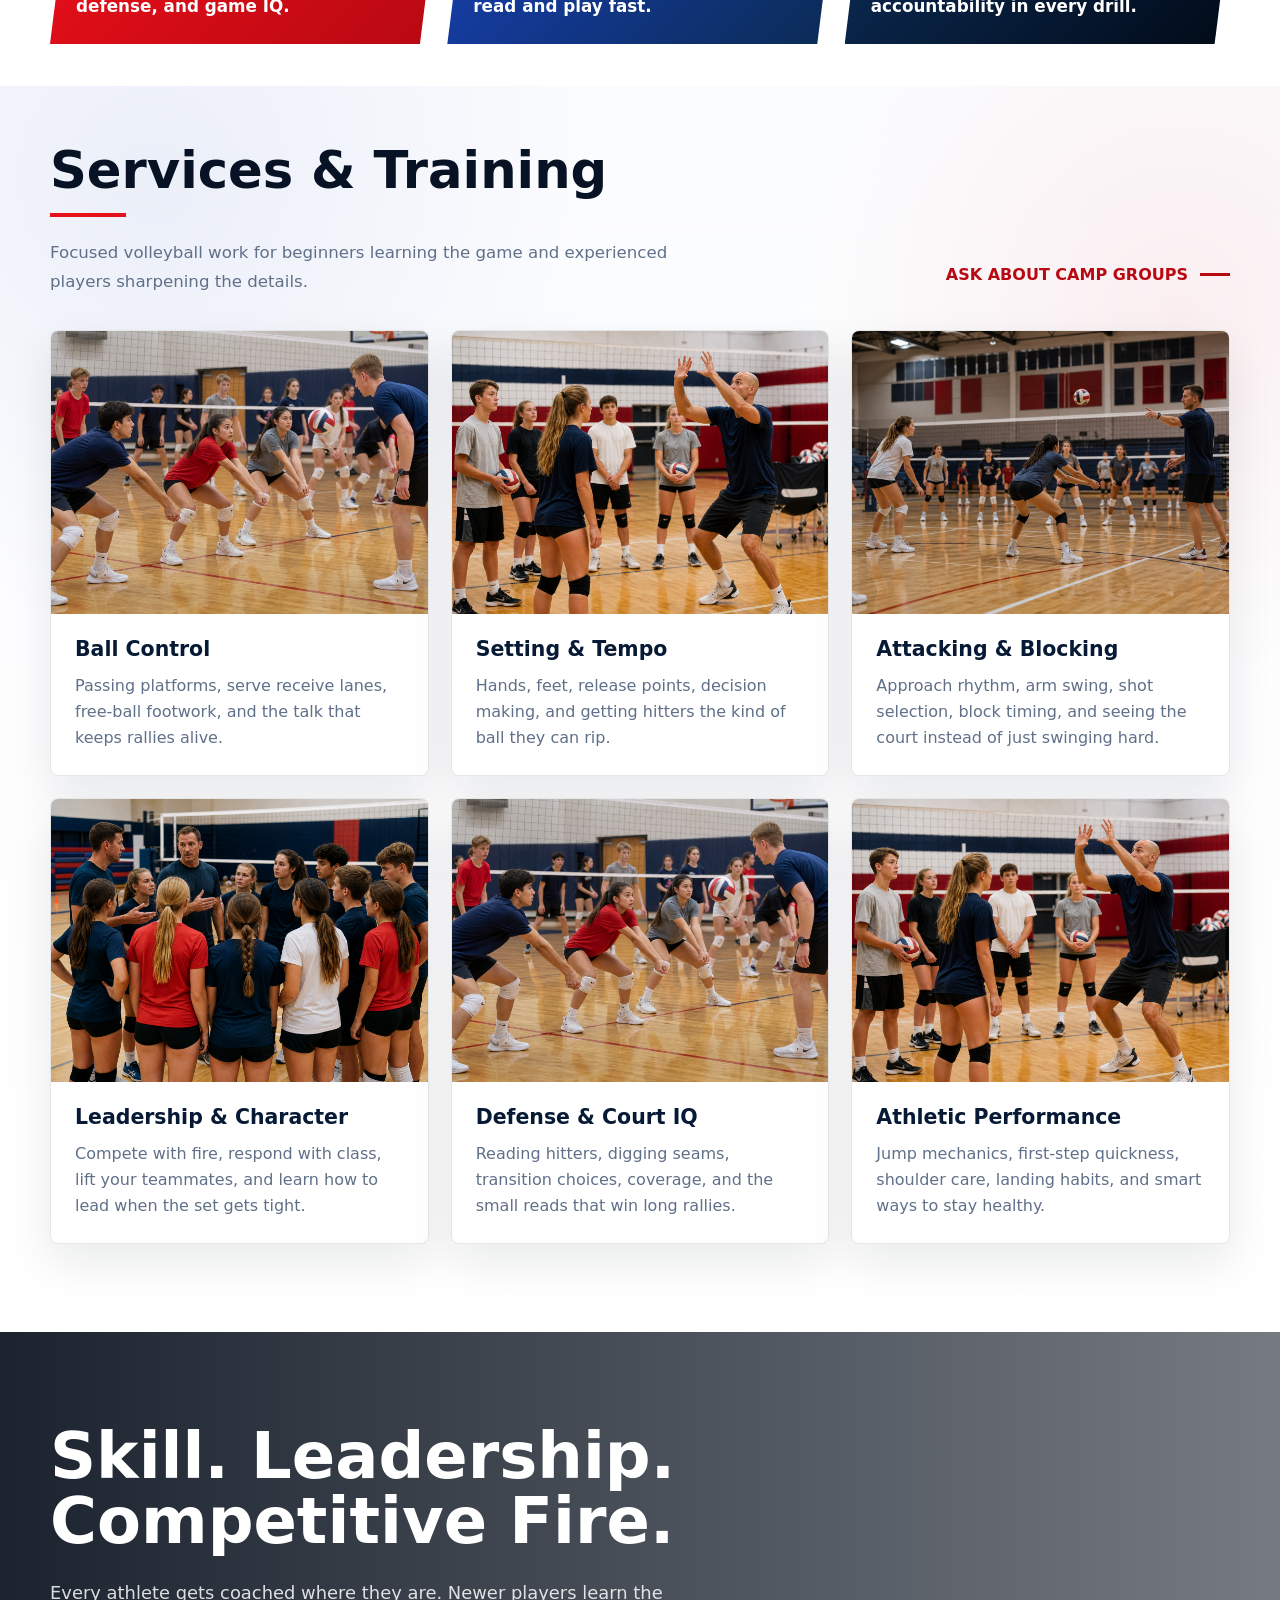
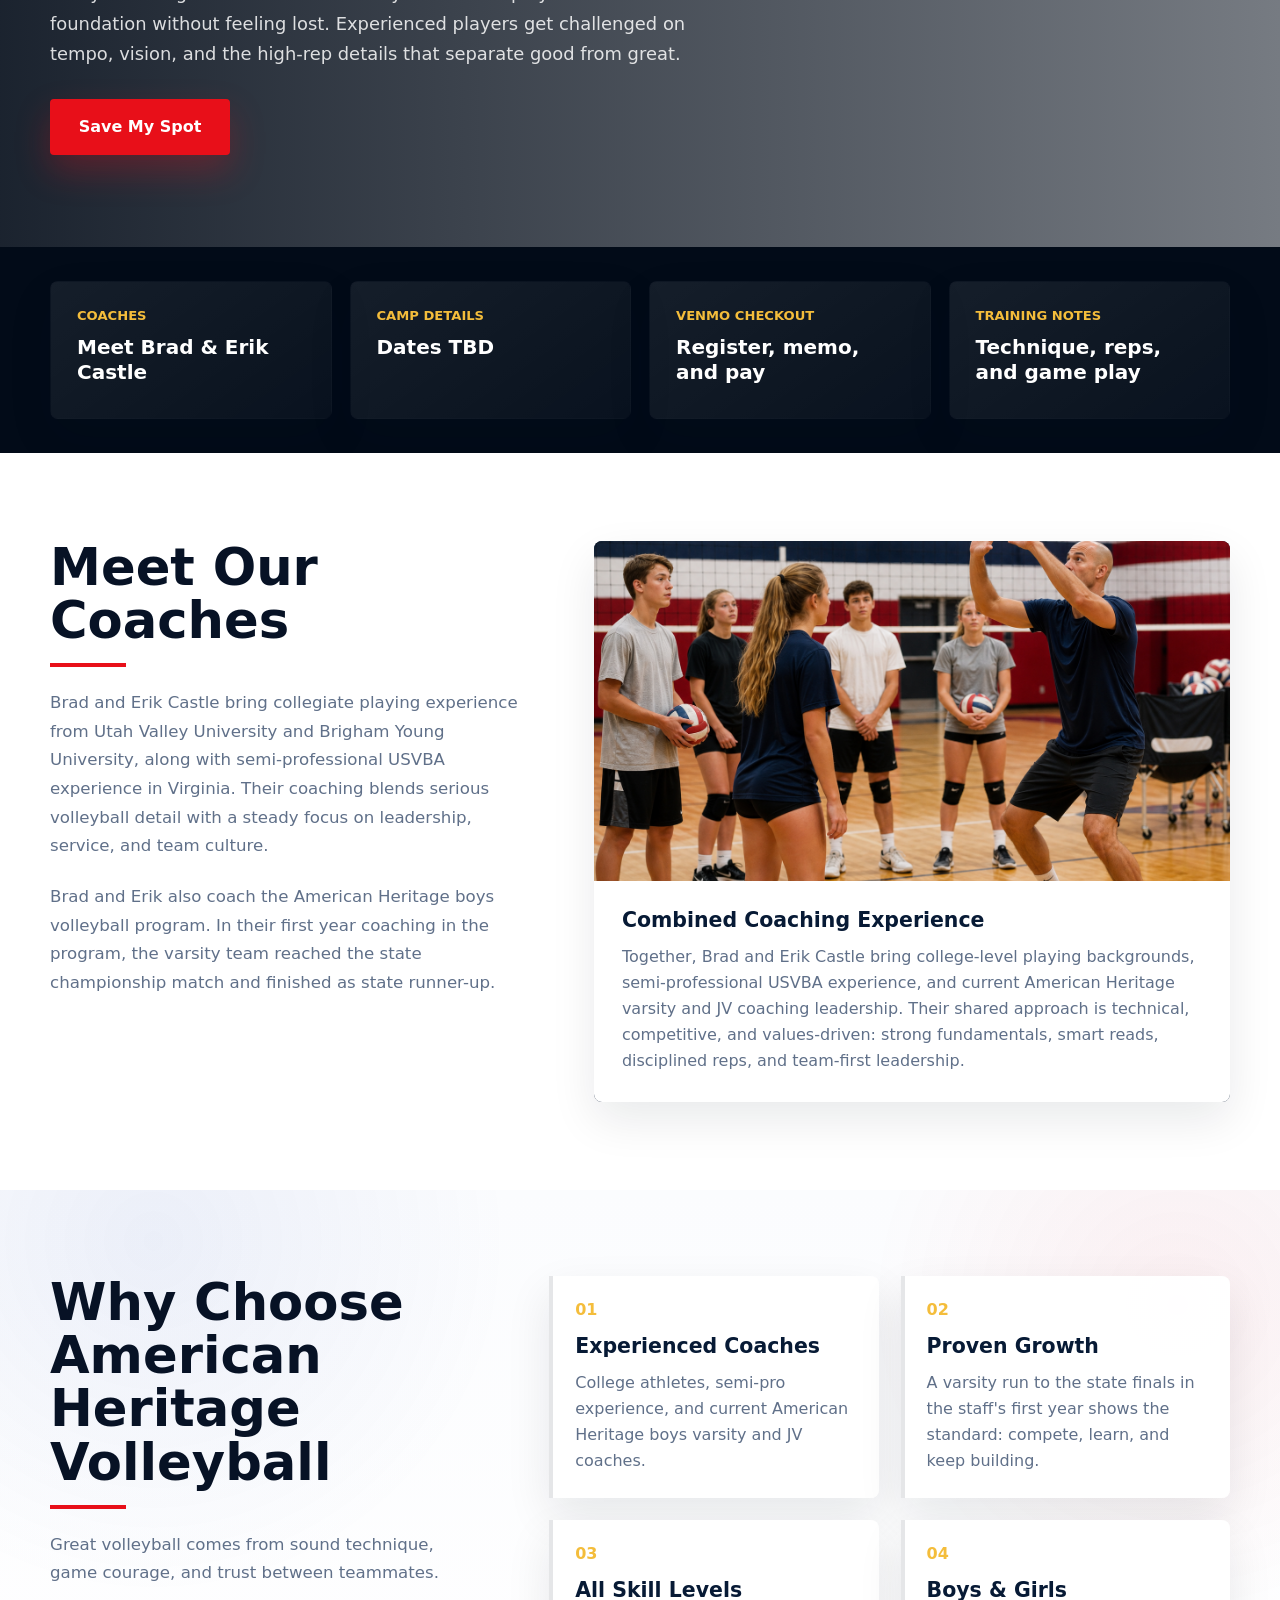
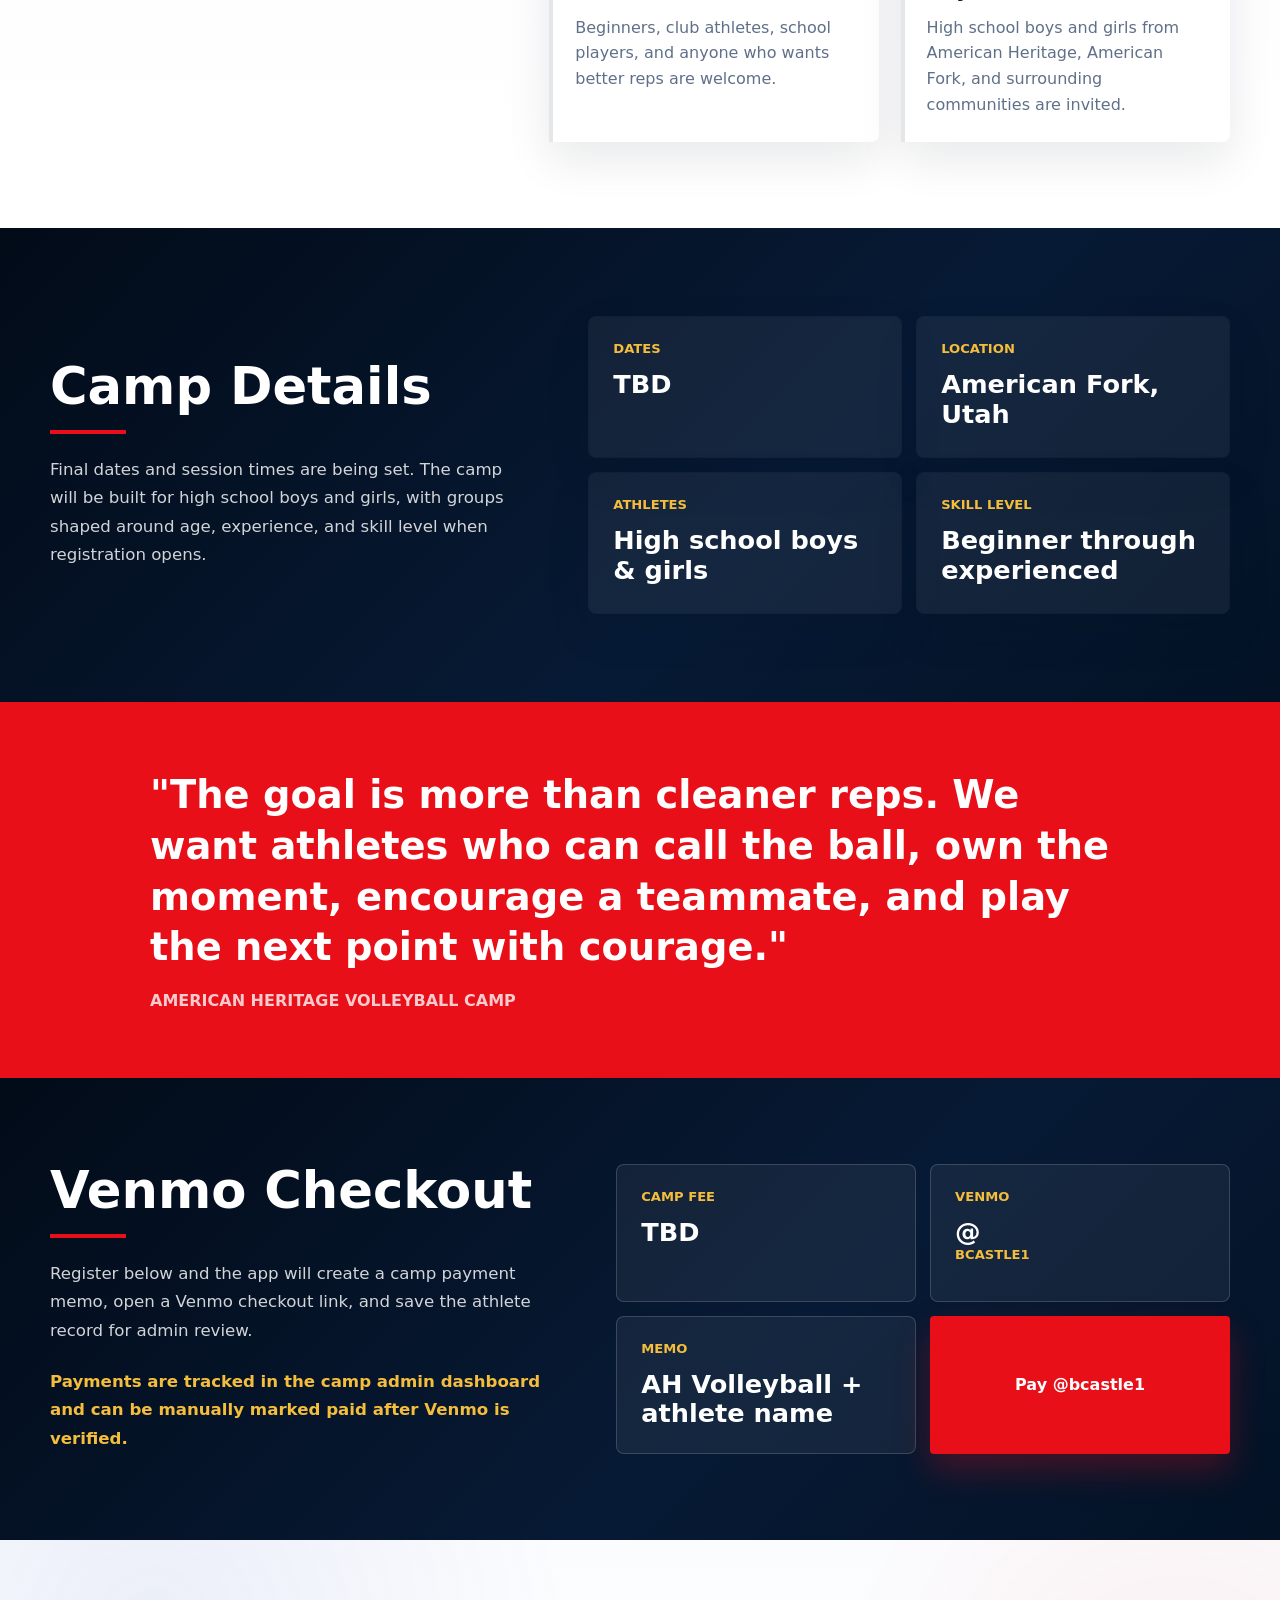
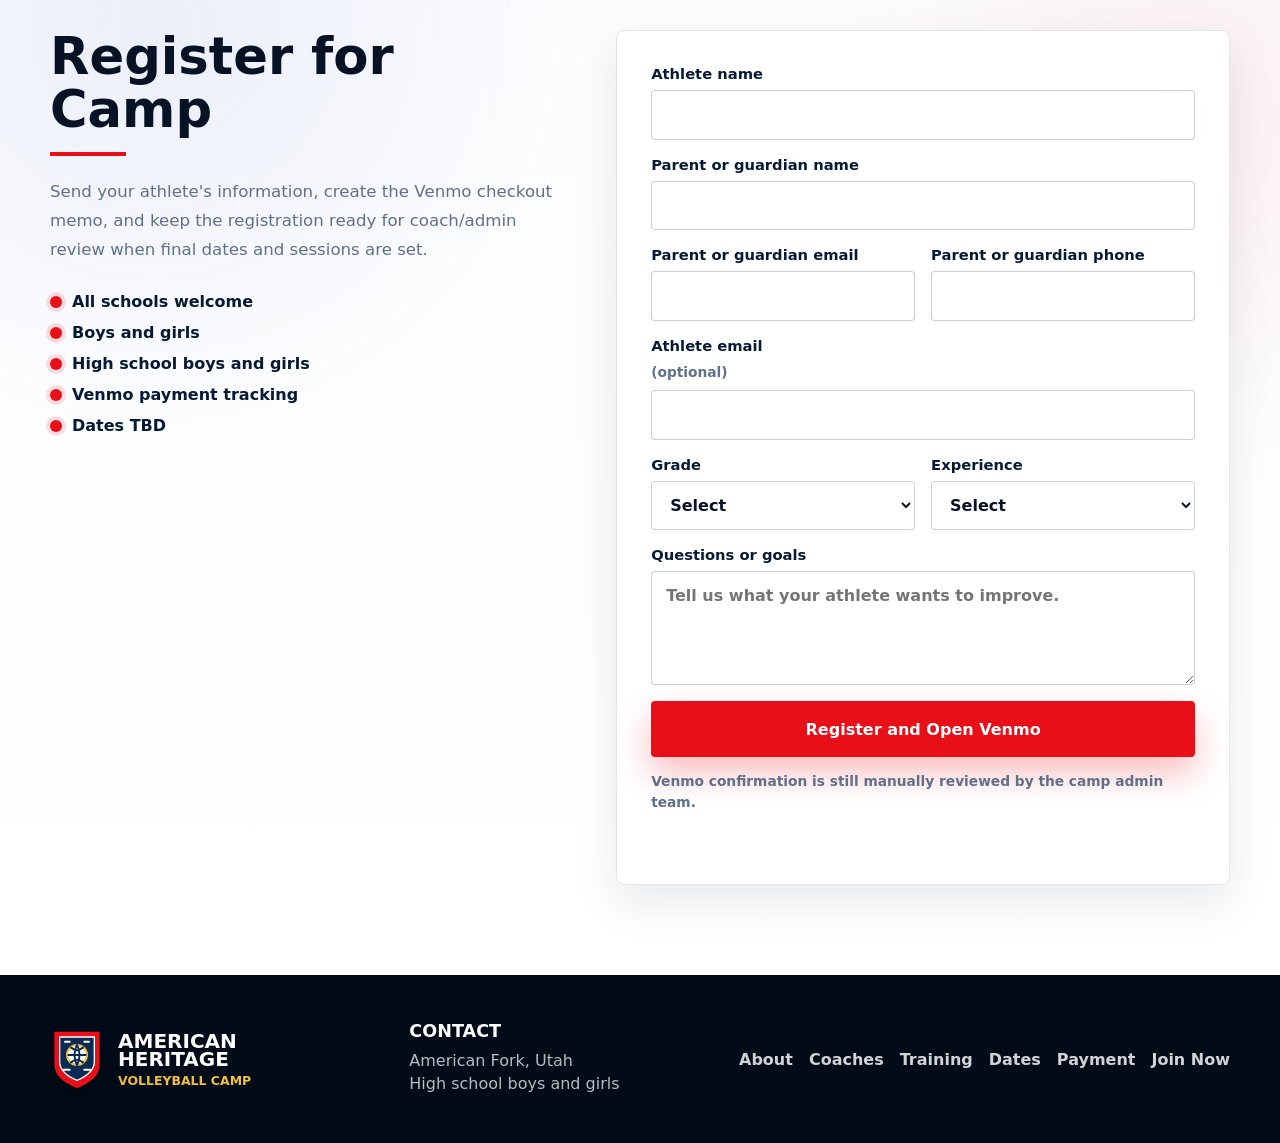
==== commit 0f5306d0: "Add Venmo payments and admin CRM" ====
--- a/index.html
+++ b/index.html
@@ -49,6 +49,7 @@
         <a href="#coaches">Coaches</a>
         <a href="#training">Training</a>
         <a href="#dates">Dates</a>
+        <a href="#payment">Payment</a>
         <a href="#contact">Contact</a>
         <a class="nav-cta" href="#contact">Join Now</a>
       </nav>
@@ -187,6 +188,10 @@
             <span>Camp Details</span>
             <strong>Dates TBD</strong>
           </a>
+          <a class="quick-card" href="#payment">
+            <span>Venmo Checkout</span>
+            <strong>Register, memo, and pay</strong>
+          </a>
           <a class="quick-card" href="#training">
             <span>Training Notes</span>
             <strong>Technique, reps, and game play</strong>
@@ -295,18 +300,51 @@
         </div>
       </section>
 
+      <section class="payment-info band-dark" id="payment">
+        <div class="container payment-grid">
+          <div>
+            <h2>Venmo Checkout</h2>
+            <p>
+              Register below and the app will create a camp payment memo, open a Venmo checkout link,
+              and save the athlete record for admin review.
+            </p>
+            <p class="payment-note">
+              Payments are tracked in the camp admin dashboard and can be manually marked paid after Venmo is verified.
+            </p>
+          </div>
+          <div class="payment-board">
+            <article>
+              <span>Camp Fee</span>
+              <strong data-public-setting="campFee">TBD</strong>
+            </article>
+            <article>
+              <span>Venmo</span>
+              <strong>@<span data-public-setting="venmoHandle">bcastle1</span></strong>
+            </article>
+            <article>
+              <span>Memo</span>
+              <strong>AH Volleyball + athlete name</strong>
+            </article>
+            <a class="button button-red" data-venmo-profile href="https://venmo.com/bcastle1" target="_blank" rel="noreferrer">
+              Pay with Venmo
+            </a>
+          </div>
+        </div>
+      </section>
+
       <section class="contact" id="contact">
         <div class="container contact-grid">
           <div class="contact-copy">
-            <h2>Join the Camp Interest List</h2>
-            <p>
-              Send your athlete's information and questions so the coaches can follow up when dates, sessions,
-              and registration details are finalized.
+            <h2>Register for Camp</h2>
+            <p>
+              Send your athlete's information, create the Venmo checkout memo, and keep the registration
+              ready for coach/admin review when final dates and sessions are set.
             </p>
             <div class="contact-points" aria-label="Camp eligibility">
               <span>All schools welcome</span>
               <span>Boys and girls</span>
               <span>High school boys and girls</span>
+              <span>Venmo payment tracking</span>
               <span>Dates TBD</span>
             </div>
           </div>
@@ -317,8 +355,22 @@
               <input name="athlete" autocomplete="name" required>
             </label>
             <label>
-              Parent or guardian email
-              <input name="email" type="email" autocomplete="email" required>
+              Parent or guardian name
+              <input name="guardian" autocomplete="name" required>
+            </label>
+            <div class="form-row">
+              <label>
+                Parent or guardian email
+                <input name="email" type="email" autocomplete="email" required>
+              </label>
+              <label>
+                Parent or guardian phone
+                <input name="phone" type="tel" autocomplete="tel">
+              </label>
+            </div>
+            <label>
+              Athlete email <span class="field-hint">(optional)</span>
+              <input name="athleteEmail" type="email" autocomplete="email">
             </label>
             <div class="form-row">
               <label>
@@ -346,12 +398,35 @@
               Questions or goals
               <textarea name="message" rows="4" placeholder="Tell us what your athlete wants to improve."></textarea>
             </label>
-            <button class="button button-red form-submit" type="submit">Create Email</button>
+            <button class="button button-red form-submit" type="submit">Register and Open Venmo</button>
+            <p class="form-note">Venmo confirmation is still manually reviewed by the camp admin team.</p>
             <p class="form-status" role="status" aria-live="polite" data-form-status></p>
           </form>
         </div>
       </section>
     </main>
+
+    <dialog class="payment-modal" data-payment-modal>
+      <form method="dialog" class="payment-card">
+        <button class="modal-close" type="button" data-close-payment aria-label="Close payment checkout">x</button>
+        <div class="section-heading tight-heading">
+          <h2 data-payment-title>Complete Venmo payment</h2>
+          <p>Use the memo below so the payment can be matched to the registration.</p>
+        </div>
+        <div class="receipt-card" data-payment-summary></div>
+        <div class="modal-actions">
+          <a class="button button-red" data-venmo-pay-link href="https://venmo.com/bcastle1" target="_blank" rel="noreferrer">
+            Pay with Venmo
+          </a>
+          <button class="button button-blue" type="button" data-record-payment>
+            Record Payment
+          </button>
+        </div>
+        <p class="form-note">
+          Admin should verify Venmo before treating a payment as final.
+        </p>
+      </form>
+    </dialog>
 
     <footer class="site-footer">
       <div class="container footer-grid">
@@ -378,6 +453,7 @@
           <a href="#coaches">Coaches</a>
           <a href="#training">Training</a>
           <a href="#dates">Dates</a>
+          <a href="#payment">Payment</a>
           <a href="#contact">Join Now</a>
         </div>
       </div>
--- a/styles.css
+++ b/styles.css
@@ -410,6 +410,7 @@
 #coaches,
 #training,
 #dates,
+#payment,
 #contact {
   scroll-margin-top: 96px;
 }
@@ -650,7 +651,7 @@
 
 .quick-grid {
   display: grid;
-  grid-template-columns: repeat(3, 1fr);
+  grid-template-columns: repeat(4, 1fr);
   gap: 18px;
 }
 
@@ -822,6 +823,84 @@
   text-transform: uppercase;
 }
 
+.payment-info {
+  padding: 86px 0;
+}
+
+.payment-grid {
+  display: grid;
+  grid-template-columns: 0.9fr 1.1fr;
+  gap: clamp(30px, 5vw, 72px);
+  align-items: center;
+}
+
+.payment-info h2 {
+  margin: 0;
+  font-size: clamp(2rem, 4vw, 3.35rem);
+  line-height: 1.04;
+  font-weight: 780;
+}
+
+.payment-info h2::after {
+  content: "";
+  display: block;
+  width: 76px;
+  height: 4px;
+  margin-top: 16px;
+  background: var(--red);
+}
+
+.payment-info p {
+  margin: 22px 0 0;
+  color: rgba(255, 255, 255, 0.82);
+  font-size: 1.04rem;
+  line-height: 1.72;
+}
+
+.payment-note {
+  color: var(--gold) !important;
+  font-weight: 720;
+}
+
+.payment-board {
+  display: grid;
+  grid-template-columns: repeat(2, minmax(0, 1fr));
+  gap: 14px;
+}
+
+.payment-board article,
+.payment-board a {
+  min-height: 138px;
+}
+
+.payment-board article {
+  border: 1px solid rgba(255, 255, 255, 0.16);
+  border-radius: var(--radius);
+  padding: 24px;
+  background: rgba(255, 255, 255, 0.06);
+}
+
+.payment-board span {
+  display: block;
+  color: var(--gold);
+  font-size: 0.82rem;
+  font-weight: 760;
+  text-transform: uppercase;
+}
+
+.payment-board strong {
+  display: block;
+  margin-top: 14px;
+  font-size: clamp(1.22rem, 2vw, 1.72rem);
+  line-height: 1.15;
+  font-weight: 700;
+}
+
+.payment-board .button {
+  align-self: stretch;
+  min-width: 0;
+}
+
 .contact {
   padding: 90px 0;
   background:
@@ -878,6 +957,14 @@
   color: var(--navy);
   font-size: 0.92rem;
   font-weight: 950;
+}
+
+.field-hint,
+.form-note {
+  color: var(--muted);
+  font-size: 0.86rem;
+  font-weight: 620;
+  line-height: 1.5;
 }
 
 .form-row {
@@ -922,6 +1009,96 @@
   font-size: 0.92rem;
   font-weight: 850;
   line-height: 1.45;
+}
+
+.payment-modal {
+  width: min(100% - 28px, 620px);
+  border: 0;
+  border-radius: var(--radius);
+  padding: 0;
+  color: var(--ink);
+  background: transparent;
+}
+
+.payment-modal::backdrop {
+  background: rgba(2, 11, 24, 0.66);
+  backdrop-filter: blur(5px);
+}
+
+.payment-card {
+  position: relative;
+  border: 1px solid var(--line);
+  border-radius: var(--radius);
+  padding: clamp(22px, 4vw, 34px);
+  background: var(--white);
+  box-shadow: 0 28px 70px rgba(2, 11, 24, 0.34);
+}
+
+.modal-close {
+  position: absolute;
+  top: 14px;
+  right: 14px;
+  width: 38px;
+  height: 38px;
+  border: 1px solid var(--line);
+  border-radius: 50%;
+  background: var(--paper);
+  color: var(--navy);
+  cursor: pointer;
+}
+
+.tight-heading h2 {
+  margin: 0;
+  color: var(--navy);
+  font-size: clamp(1.6rem, 4vw, 2.3rem);
+  font-weight: 780;
+}
+
+.tight-heading p {
+  margin: 10px 0 0;
+  color: var(--muted);
+  line-height: 1.55;
+}
+
+.receipt-card {
+  display: grid;
+  gap: 1px;
+  overflow: hidden;
+  border: 1px solid var(--line);
+  border-radius: var(--radius);
+  margin: 22px 0;
+  background: var(--line);
+}
+
+.payment-row {
+  display: flex;
+  align-items: center;
+  justify-content: space-between;
+  gap: 18px;
+  padding: 15px 16px;
+  background: var(--white);
+}
+
+.payment-row span {
+  color: var(--muted);
+  font-size: 0.88rem;
+  font-weight: 720;
+}
+
+.payment-row strong {
+  color: var(--navy);
+  text-align: right;
+  font-weight: 720;
+}
+
+.modal-actions {
+  display: flex;
+  gap: 12px;
+}
+
+.modal-actions .button {
+  flex: 1;
+  min-width: 0;
 }
 
 .site-footer {
@@ -1147,6 +1324,7 @@
   .coach-grid,
   .why-grid,
   .dates-grid,
+  .payment-grid,
   .contact-grid {
     grid-template-columns: 1fr;
   }
@@ -1218,6 +1396,7 @@
   .coaches,
   .why,
   .dates,
+  .payment-info,
   .contact {
     padding-block: 60px;
   }
@@ -1228,9 +1407,14 @@
   .quick-grid,
   .why-list,
   .detail-board,
+  .payment-board,
   .coach-list,
   .form-row {
     grid-template-columns: 1fr;
+  }
+
+  .modal-actions {
+    display: grid;
   }
 
   .image-rail img,
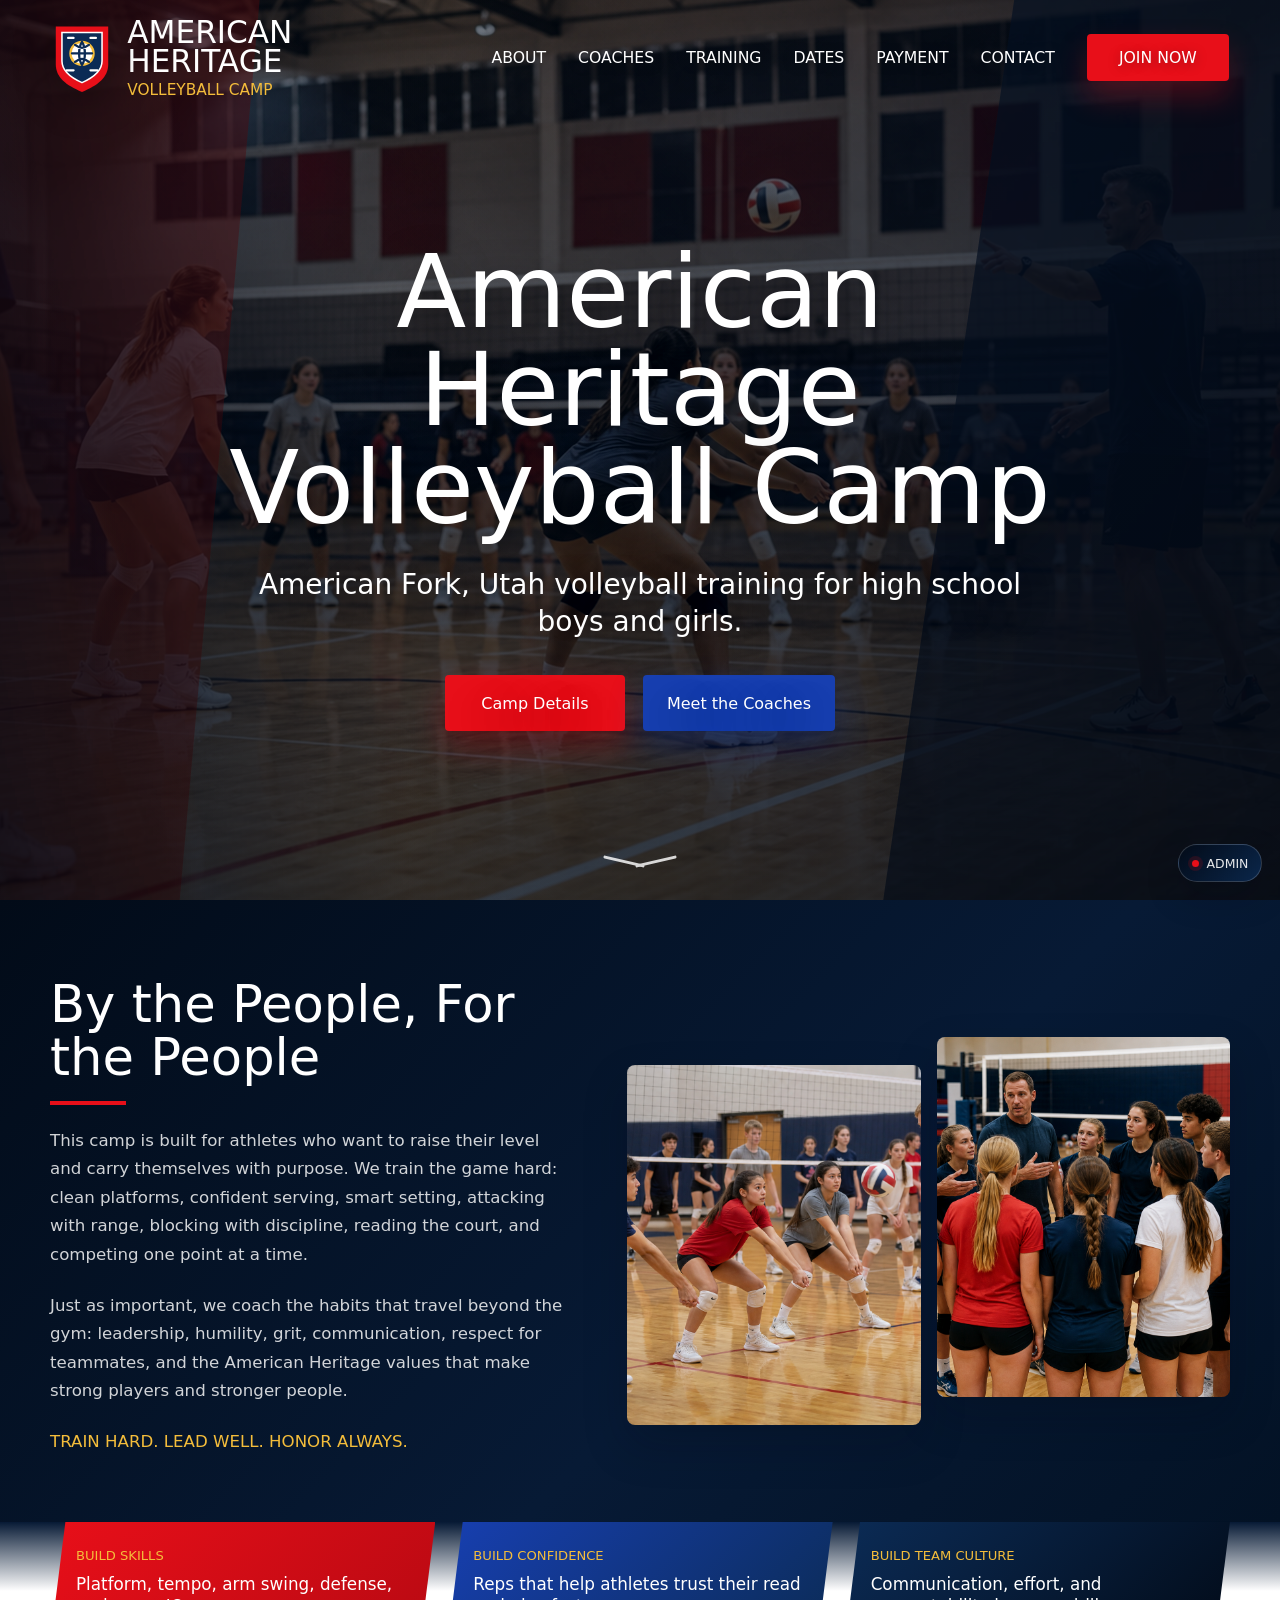
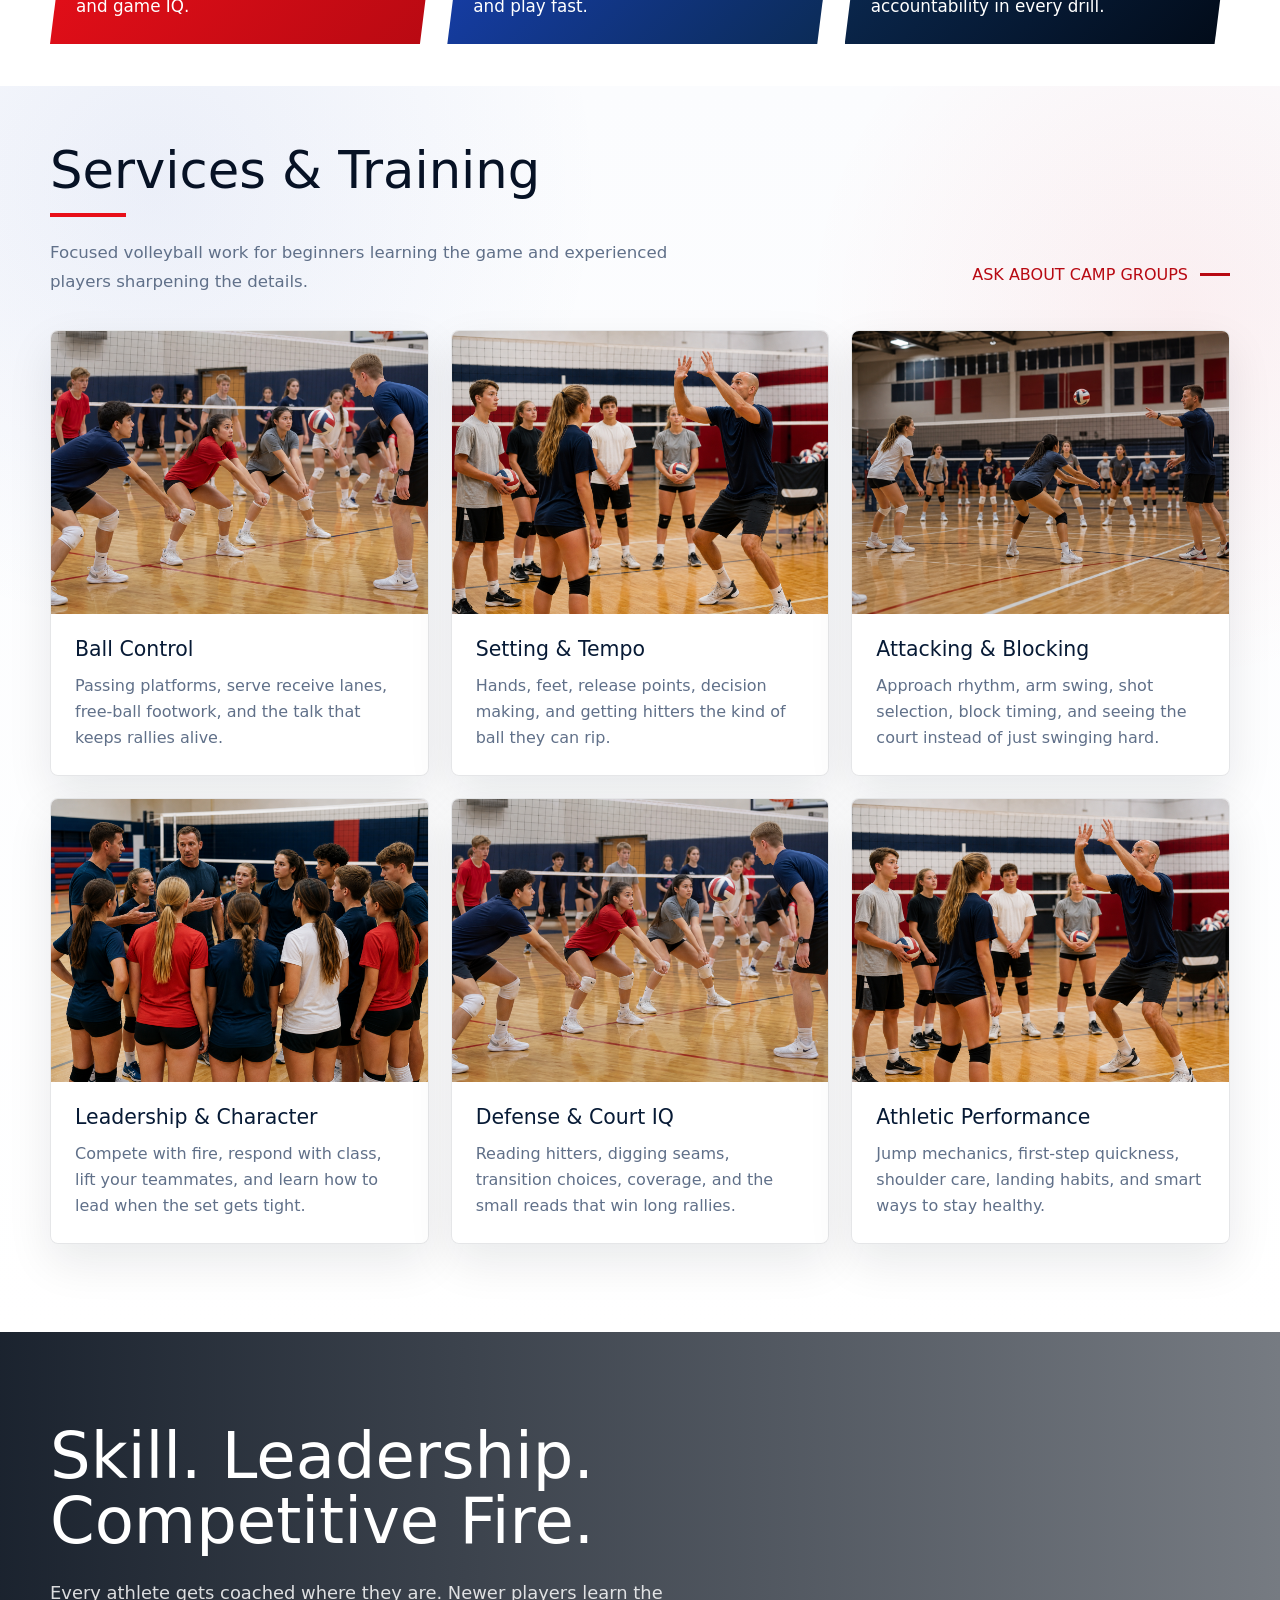
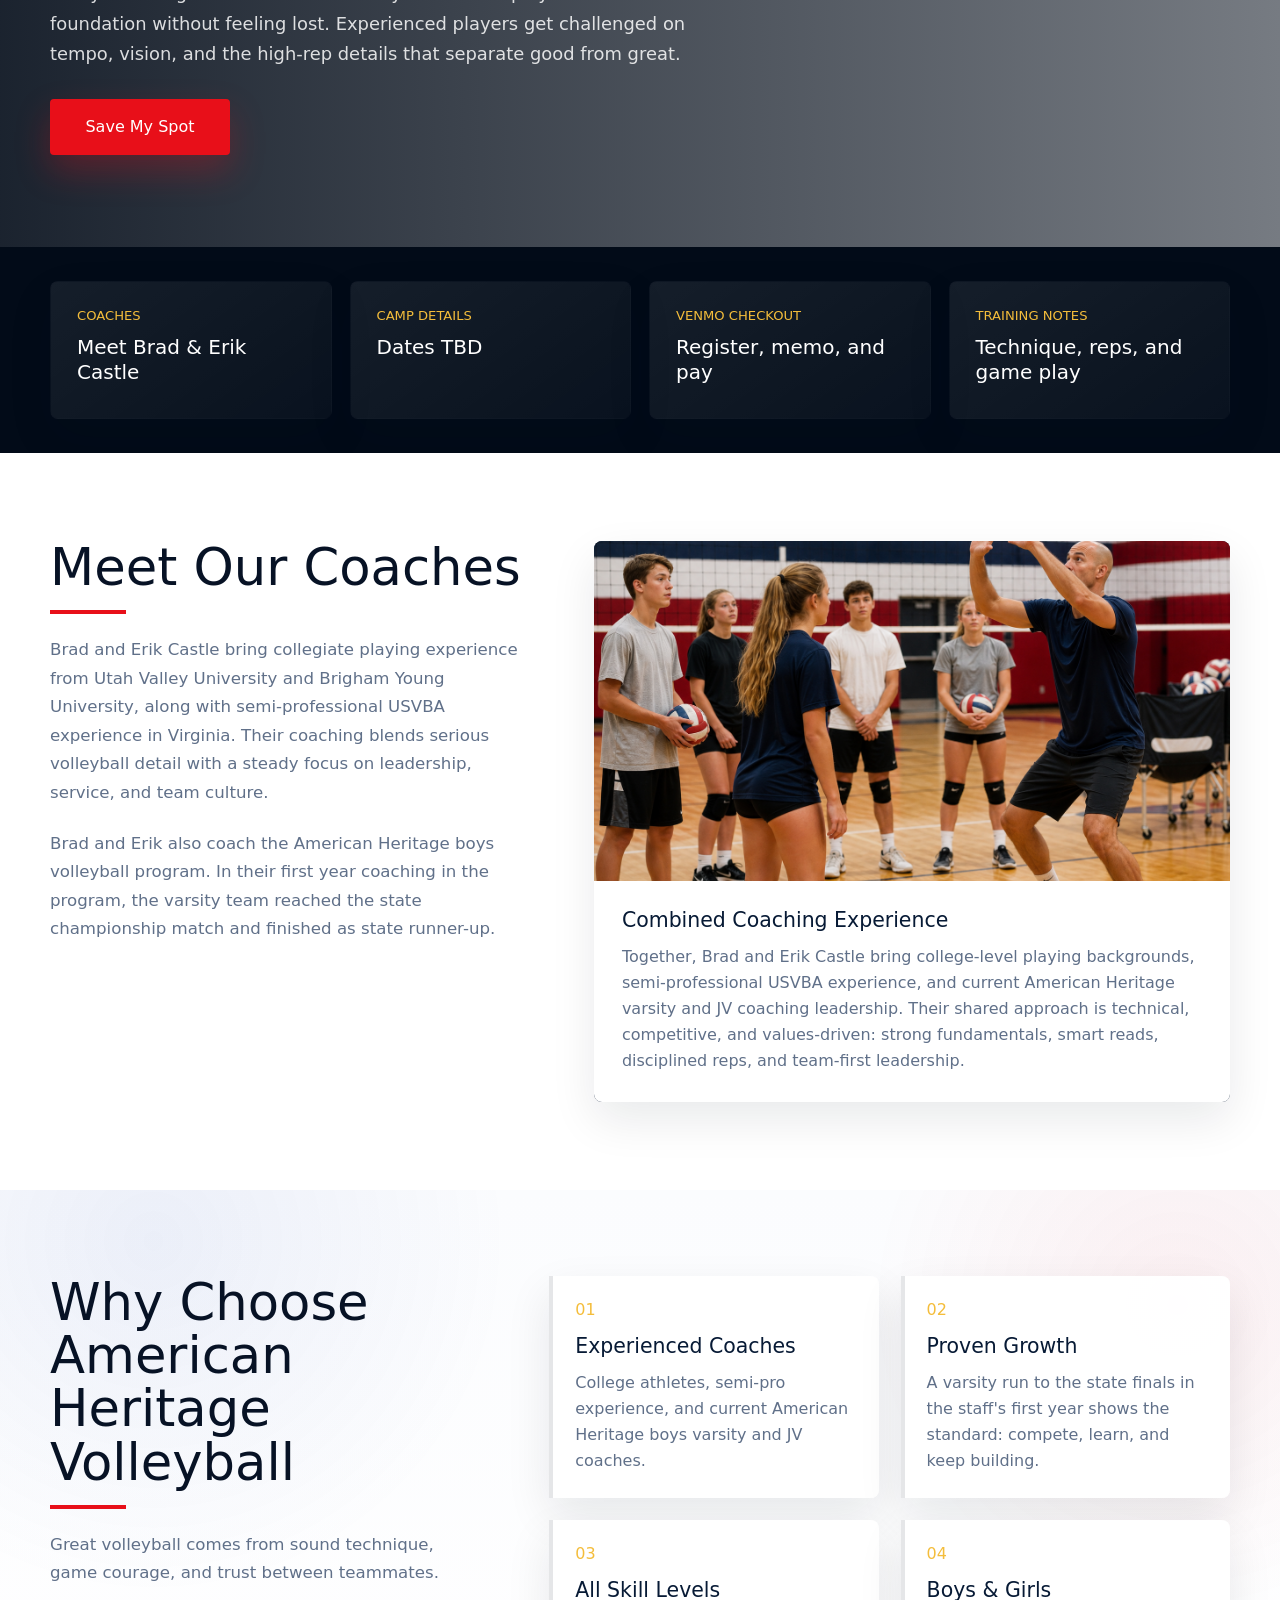
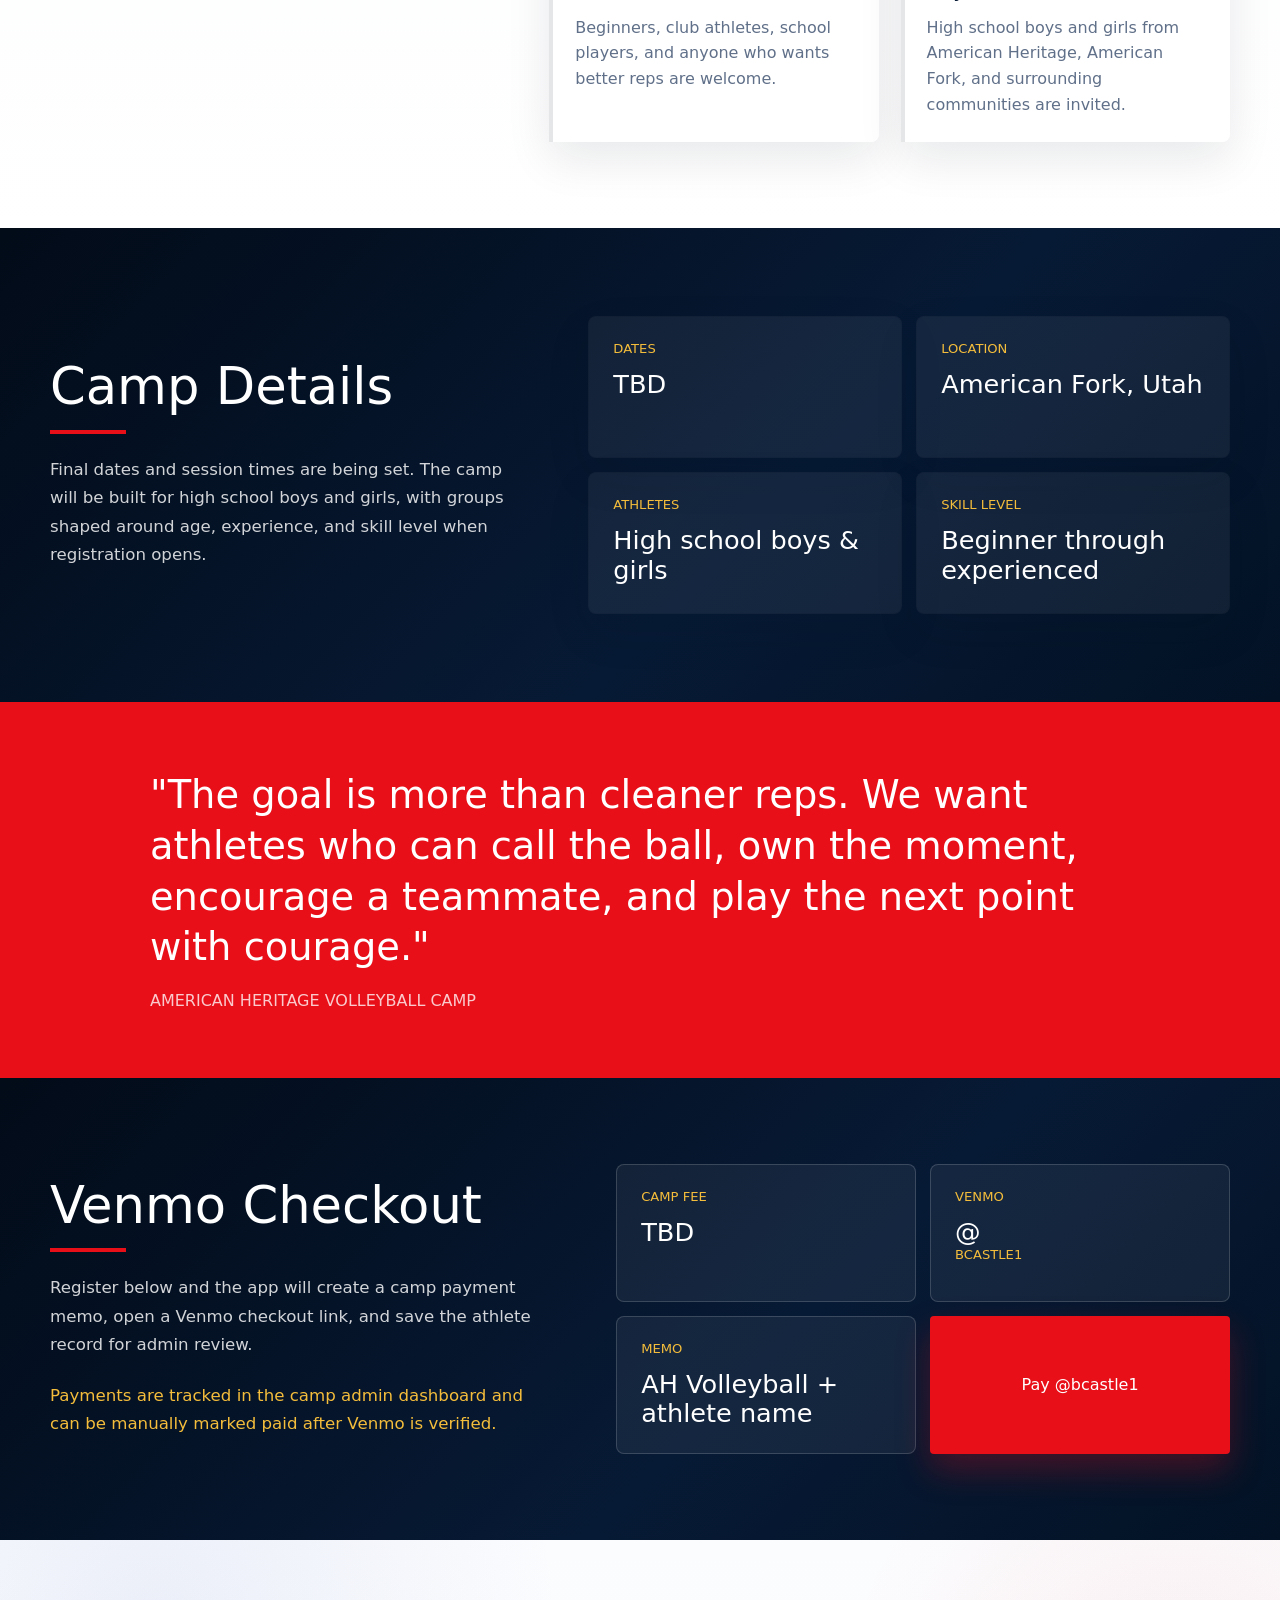
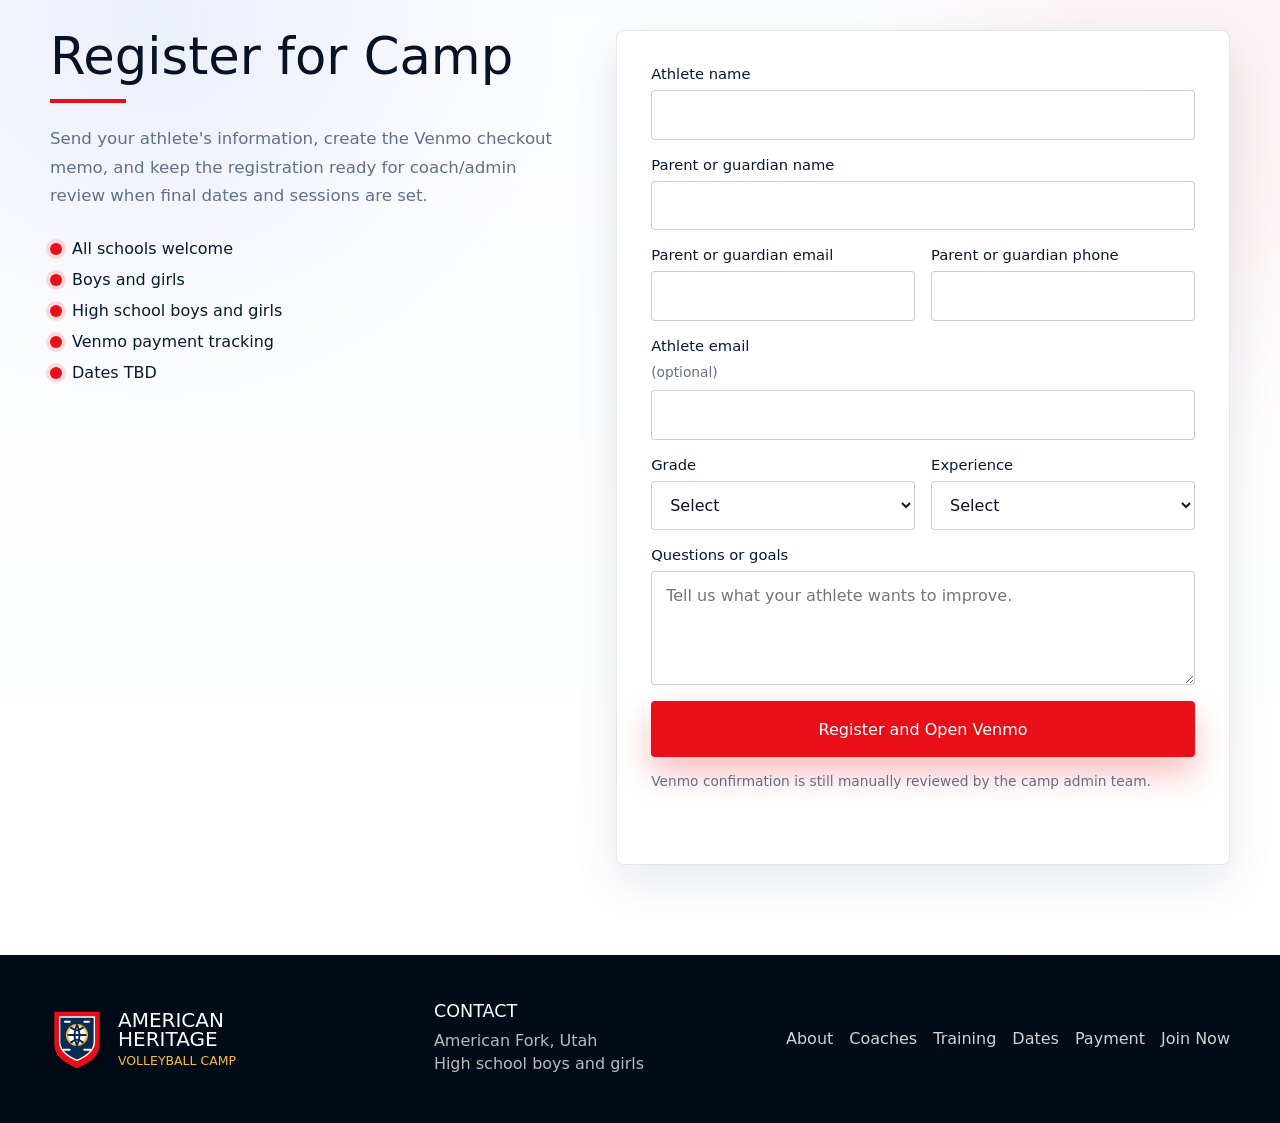
==== commit 29907ba0: "Bust regular text style cache" ====
--- a/index.html
+++ b/index.html
@@ -17,7 +17,7 @@
     <meta property="og:image" content="assets/hero-volleyball-camp.png">
     <link rel="icon" href="assets/favicon.svg" type="image/svg+xml">
     <link rel="preload" href="assets/hero-volleyball-camp.png" as="image">
-    <link rel="stylesheet" href="styles.css?v=20260604-admin">
+    <link rel="stylesheet" href="styles.css?v=20260604-regular">
   </head>
   <body>
     <a class="skip-link" href="#main">Skip to content</a>
--- a/styles.css
+++ b/styles.css
@@ -1449,6 +1449,11 @@
   }
 }
 
+/* Keep all site wording regular weight. */
+:where(body, body *, strong, b, button, input, select, textarea) {
+  font-weight: 400 !important;
+}
+
 @media (prefers-reduced-motion: reduce) {
   *,
   *::before,
